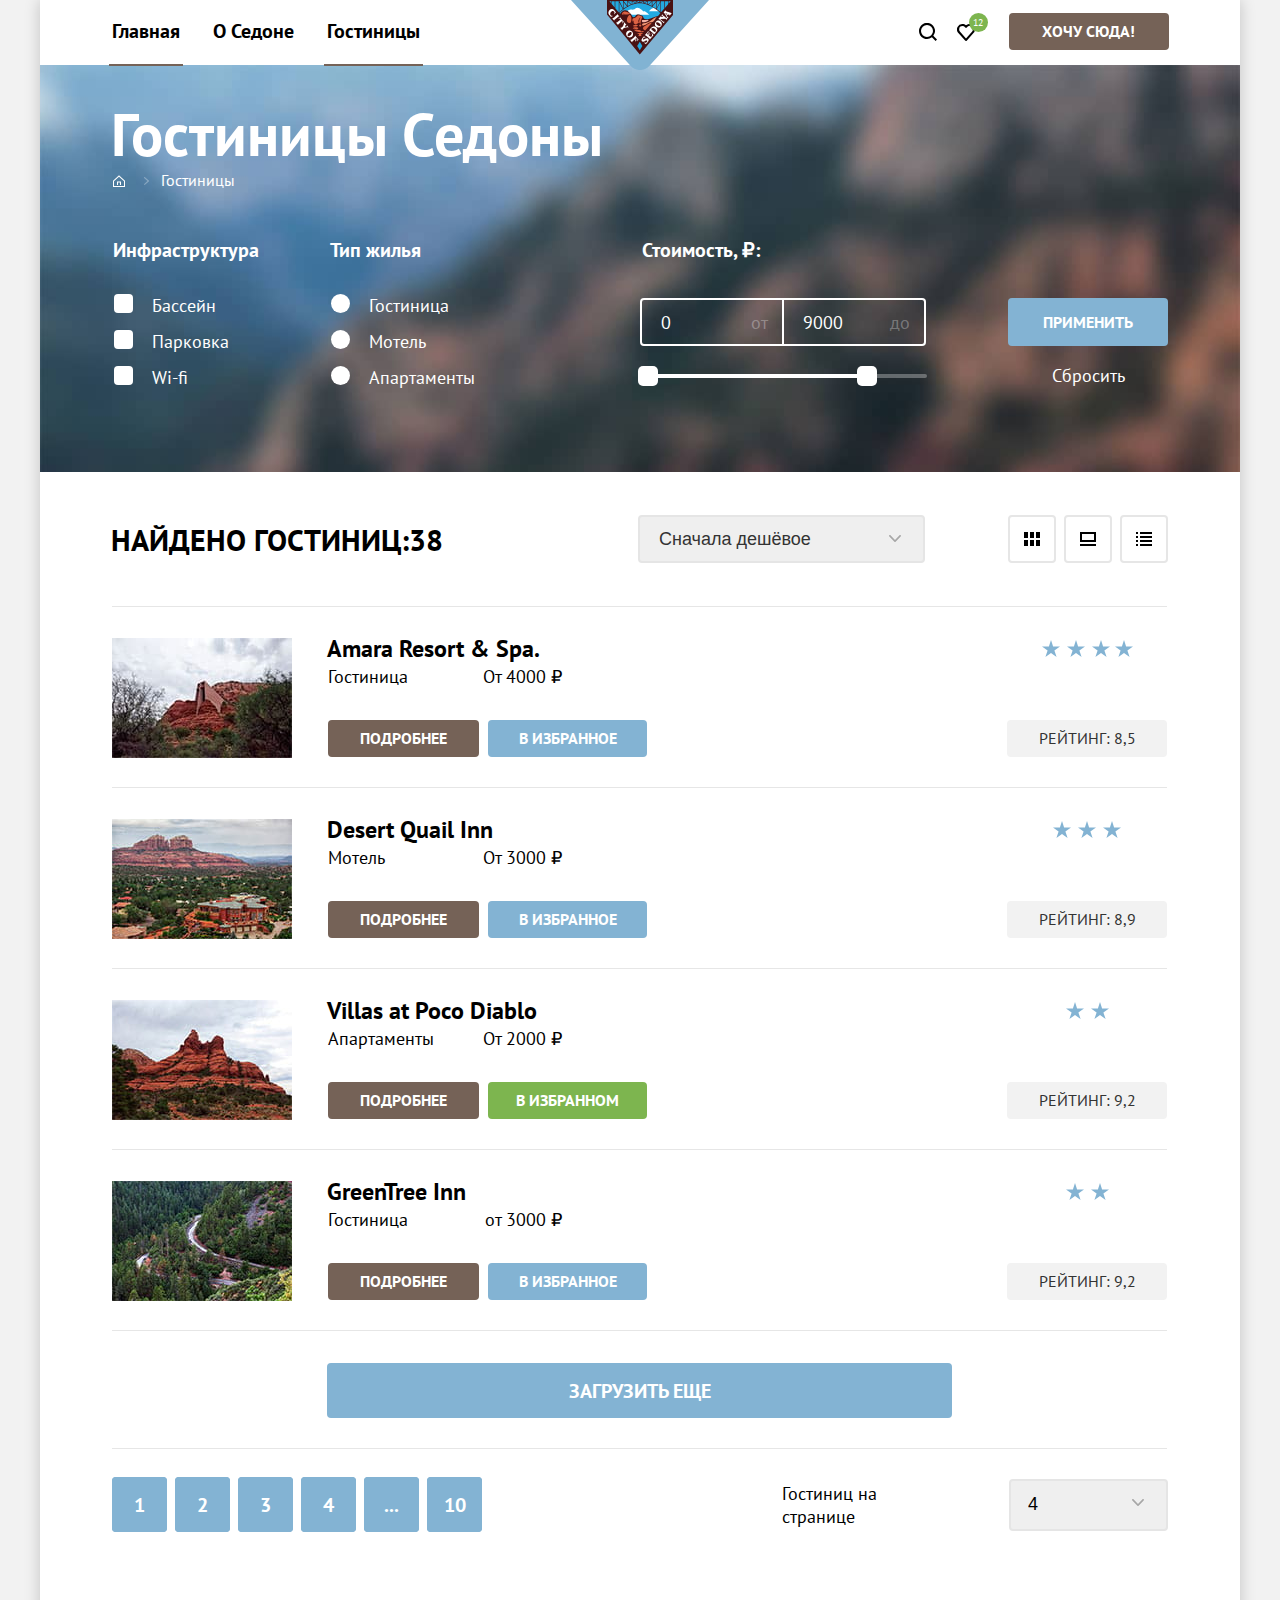
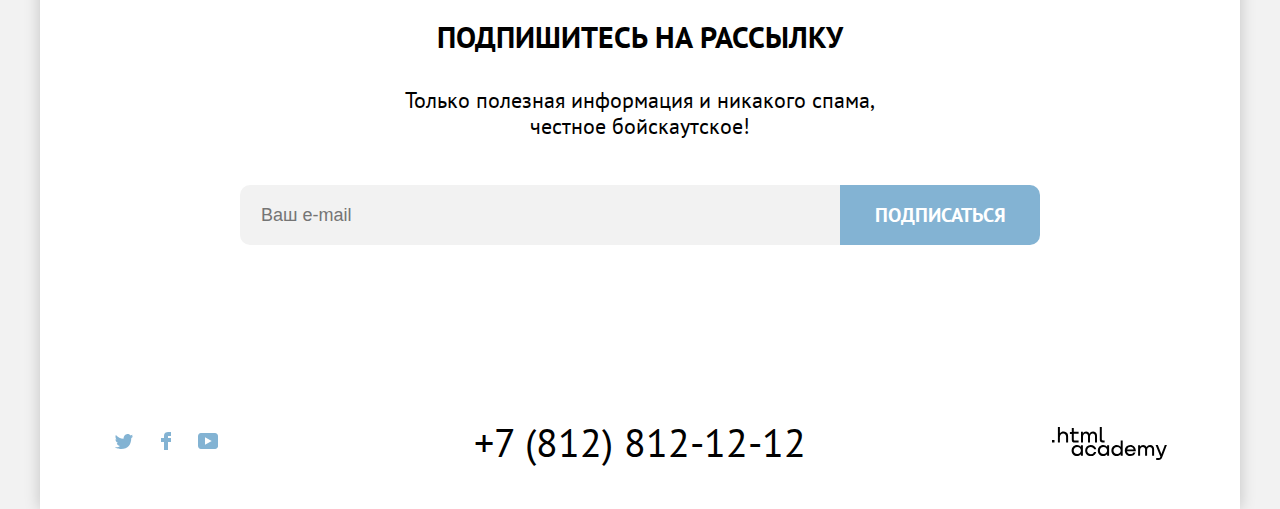
==== сatalog.html @ 23845a21 "21.11.2021 страница каталога." ====
<!DOCTYPE html>
<html lang="ru">
  <head>
    <meta charset="UTF-8" />
    <meta http-equiv="X-UA-Compatible" content="IE=edge" />
    <meta name="viewport" content="width=device-width, initial-scale=1.0" />
    <title>Седона.Каталог</title>
    <link rel="stylesheet" href="styles/style.css" />
  </head>
  <body class="inner">
  <div class= "page-container">
    <header class="page-header">
      <nav class="navigation">
        <ul class=" link-list navigation-list">
          <li class="navigation-item ">
            <a class=" link navigation-link navigation-link-current"  href="index.html">Главная</a>
          </li>
          <li class="navigation-item">
            <a class=" link navigation-link navigation-text" href="about.html">О Седоне</a>
          </li>
          <li class="navigation-item">
            <a class=" link navigation-link navigation-text navigation-link-current ::before " href="сatalog.html">Гостиницы</a>
          </li>
        </ul>
        <a class="logo-pic" href="index.html">
          <img
            class="logo"
            src="img/svg/logosedona.svg"
            width="138"
            height="70"
            alt="логотип"
          />
        </a>
        <ul class=" link-list navigation-list navigation-user">
          <li class="navigation-item icon-item">
            <a class=" link navigation-link icon-link" href="#">
              <svg  class="icon" aria-hidden="true" focusable="false" width="18" height="18" viewBox="0 0 18 18"
              xmlns="http://www.w3.org/2000/svg"><path fill-rule="evenodd"
              clip-rule="evenodd" d="m18 16.5-3.7-3.7A8
              8 0 0 0 8-.1C3.6-.1 0 3.6 0 8a8 8 0 0 0 12.9 6.3l3.7 3.7 1.4-1.5ZM8
              14a6 6 0 0 1-6-6 6 6 0 0 1 6-6 6 6 0 0 1 6 6 6 6 0 0 1-6 6Z"/>
              </svg>
            </a>
          </li>
          <li class="navigation-item icon-item like">
            <a class=" link navigation-link icon-link"  href="#">
              <svg class="icon" aria-hidden="true" focusable="false" width="18" height="17"  viewBox="0 0 18 17"
              xmlns="http://www.w3.org/2000/svg"><path fill-rule="evenodd"
              clip-rule="evenodd" d="M8.9 17a1 1 0 0
              1-.8-.4l-7-7.9A5.4 5.4 0 0 1 5.5 0C6.8 0 8 .5 9 1.3a5.5 5.5
              0 0 1 9 4.1c0 1.3-.5 2.5-1.3 3.4l-7 7.9c-.2.2-.4.3-.8.3Zm-6-9.5L9
              14.4l6.2-7c.5-.5.7-1.2.7-2 0-1.8-1.5-3.3-3.3-3.3-1 0-2 .5-2.7
              1.3-.3.3-.6.4-.9.4-.3 0-.6-.2-.8-.4a3.7 3.7 0 0 0-2.7-1.3 3.3 3.3
              0 0 0-3.3 3.3c-.1.9.3 1.6.7 2.1-.1 0-.1 0 0 0Z" />
              </svg>
              <span class="visually-hidden"> Избранное </span>
                </a>
                <span class="item-span">12</span>
                <div class="popover popover-cart">
                    <div class="popover-content ::before" >
                    <ul class="popover-list link-list">
                      <li class="popover-item">
                        <a  href="#" class="item-contaner link-list  ">
                        <span class="popover-img img-one">
                              <span class="visually-hidden">Desert Quail Inn</span>
                        </span>
                        <div class="popover-box" >
                          <h3 class="popover-title">Desert Quail Inn</h3>
                          <p class="popover-discribtion">Мотель</p>
                            </div>
                          </a>
                          <button class="delete">
                            <svg class="delete-svg" aria-hidden="true" focusable="false"
                              width="16" height="16"
                              viewBox="0 0 16 16"
                              xmlns="http://www.w3.org/2000/svg">
                              <path d="M15.3 2.3H.6c-.3 0-.6.2-.6.5s.3.6.6.6h1.7v12c0
                              .3.3.6.6.6h10.2c.3 0 .6-.3.6-.6v-12h1.7c.3 0
                              .6-.3.6-.6s-.4-.5-.7-.5Zm-2.8 12.5H3.4V3.4h9
                              .1v11.4ZM6.2 1.2h3.4c.3 0 .6-.3.6-.6S10 0 9.7
                              0H6.2c-.3 0-.5.3-.5.6s.2.6.5.6Z"/><path fill-rule="evenodd"
                              clip-rule="evenodd" d="M6.2
                              12c.3 0 .6-.3.6-.6V5.7c0-.3-.3-.6-.6-.6s-.6.3-.6.6v5.7c.1.3.3.6.6.6ZM9.7
                              12c.3 0 .6-.3.6-.6V5.7c0-.3-.3-.6-.6-.6s-.6.4-.6.6v5.7c0
                              .3.2.6.6.6Z"/>
                            </svg>
                          </button>
                      </li>
                      <li class="popover-item ">
                        <a href="#" class="item-contaner link-list">
                        <span class="popover-img img-two">
                              <span class="visually-hidden">Villas at Poco Diablo</span>
                        </span>
                        <div class="popover-box">
                          <h3 class="popover-title poco-diablo">Villas at Poco Diablo</h3>
                          <p class="popover-discribtion">Апартаменты</p>
                          </div>
                        </a>
                          <button class="delete" >
                            <svg class="delete-svg"
                              width="16" height="16"
                              viewBox="0 0 16 16" fill="none"
                              xmlns="http://www.w3.org/2000/svg">
                              <path d="M15.3 2.3H.6c-.3 0-.6.2-.6.5s.3.6.6.6h1.7v12c0
                              .3.3.6.6.6h10.2c.3 0 .6-.3.6-.6v-12h1.7c.3 0
                              .6-.3.6-.6s-.4-.5-.7-.5Zm-2.8 12.5H3.4V3.4h9
                              .1v11.4ZM6.2 1.2h3.4c.3 0 .6-.3.6-.6S10 0 9.7
                              0H6.2c-.3 0-.5.3-.5.6s.2.6.5.6Z"/><path d="M6.2
                              12c.3 0 .6-.3.6-.6V5.7c0-.3-.3-.6-.6-.6s-.6.3-.6.6v5.7c.1.3.3.6.6.6ZM9.7
                              12c.3 0 .6-.3.6-.6V5.7c0-.3-.3-.6-.6-.6s-.6.4-.6.6v5.7c0
                              .3.2.6.6.6Z"/>
                            </svg>
                          </button>
                      </li>
                      </ul>
                    </div>
                    <a href="#" class="popover-link">Все избранные</a>
                </div>
          </li>
          <li class=" button-link navigation-item visually">
            <a class="link button link-header" href="#">Хочу сюда!</a>
          </li>
        </ul>
      </nav>

    </header>
        <main class="main-inner">
      <h2 class="visually-hidden">Список гостиниц Седоны</h2>
      <section class="catalog-products">
      <header class="inner-header">
        <h3 class="inner-header-title">Гостиницы Седоны</h3>
        <ul class="breadcrumbs ::after" >
          <li class="breadcrumbs-item">
            <a class="breadcrumbs-link" href="index.html">
              <svg width="12" height="12" viewBox="0 0 12 12" fill="none"
              xmlns="http://www.w3.org/2000/svg"><path d="M6 .3 0 5.8V12h12V5.8L6
              .3ZM11 11H1V6.2l5-4.5 5 4.5V11Z" fill="#fff"/>
              <path d="M4 10h1V7.5h2V10h1V6.5H4V10Z" fill="#fff"/>
                </svg>
            </a>
          </li>
          <li class="breadcrumbs-item ">
            <a  class="breadcrumbs-link"
                href="#">Гостиницы
            </a>
          </li>
        </ul>
      </header>
        <form
          class="catalog-filter"
          action="https://echo.htmlacademy.ru/"
          method="get"
        >
          <fieldset class=" filter-group">
            <legend class="filter-title">Инфраструктура</legend>
            <label class="control">
              <input
                class="control-input"
                type="checkbox"
                name="swimming pool"
              />
              <span class="control-mark ::before"></span>
              <span class="control-label">Бассейн</span>
            </label>
            <label class="control">
              <input
                class=" control-input"
                type="checkbox"
                name="parking space"
              />
              <span class="control-mark ::before"></span>
              <span class="control-label">Парковка</span>
            </label>
            <label class="control">
              <input
                class="control-input"
                type="checkbox"
                name="Wi-fi"
              />
              <span class="control-mark ::before"></span>
              <span class="control-label">Wi-fi</span>
            </label>
            </fieldset>
          <fieldset class=" filter-group">
            <legend class="filter-title">Тип жилья</legend>
            <label class="control">
              <input
                class="control-input"
                type="radio"
                name="housing"
                value="hotel"
              />
              <span class="control-mark ::before"></span>
              <span class="control-label">Гостиница</span>
            </label>
            <label class="control">
              <input
                class="control-input"
                type="radio"
                name="housing"
                value="motel"
              />
              <span class="control-mark ::before"></span>
              <span class="control-label">Мотель</span>
            </label>
            <label class="control">
              <input
                class="control-input"
                type="radio"
                name="housing"
                value="apartments"
              />
              <span class="control-mark ::before"></span>
              <span class="control-label">Апартаменты</span>
            </label>
          </fieldset>
          <fieldset class="catalog-filter-group">
            <legend class="filter-title">Стоимость, ₽:</legend>
            <div class="range-wrapper-inputs">
            <label class="catalog-filter-label min-price">
              <input
                class="catalog-filter-input"
                type="number"
                value="0"
                name="min-price"
              />
              от
            </label>
            <label class="catalog-filter-label max-price">
              <input
                class="catalog-filter-input"
                type="number"
                name="max-price"
                value="9000"
              />
              до
            </label>
            </div>
            <div class="range">
              <div class="range-scale">
                <div class="range-bar" style="left: 0px; width: 227px">
            <button class=" range-toggle toggle-min" type="button">
              <span class="visually-hidden">Изменить минимальную цену.</span>
            </button>
            <button class="range-toggle toggle-max" type="button">
              <span class="visually-hidden">Изменить максимальную цену.</span>
            </button><br>
            </div>
              </div>
            </div>
          </fieldset>
          <div class="formbut-box">
          <button class="formbut" type="submit">Применить</button>
          <button class="formbut formbut-white" type="submit">Сбросить</button>
          </div>
        </form>
      </section>
      <section class="sortin-block">
        <header class="sorting">
          <h2 class="sorting-title">Найдено гостиниц:38</h2>
          <form class="sorting-type">
            <label class="visually-hidden" for="sorting">Сортировка</label>
            <select class="select-control" id="sorting" name="sorting">
              <option value="cheap">Сначала  дешёвое</option>
              <option value="popular">Сначала популярное</option>
              <option value="expensive">Сначала дорогое</option>
            </select>
            <button class="visually-hidden" type="submit">Отсортировать</button>
          </form>
          <ul class="button-list link-list">
            <li class="button-item">
              <a href="#" class="button-icon">
                  <img src="img/other/icon-catalog.svg"
                      alt="лого академии"
                      class="catalog-icon"
                      width="16"
                      height="14"
                      />
                <span class="visually-hidden">Показать карточки</span>
              </a>
            </li>
            <li class="button-item">
              <a href="#" class="button-icon">
                <img src="img/other/slideshow.svg"
                      alt="лого академии"
                      class="catalog-icon"
                      width="16"
                      height="14"
                      />
                <span class="visually-hidden">Крупная карточка</span>
              </a>
            </li>
            <li class="button-item">
              <a href="#" class="button-icon">
                <img src="img/other/mode-list.svg"
                      alt="лого академии"
                      class="catalog-icon"
                      width="16"
                      height="14"
                      />
                <span class="visually-hidden">Показать список</span>
              </a>
            </li>
          </ul>
        </header>
        <article class="product-section">
          <h3 class="visually-hidden">Каталог гостиниц</h3>
          <ul class="catalog-list link">
            <li class="catalog-item">
                  <a class="product-card-link" href="product.html">
                    <img
                      class="product-card-image"
                      src="img/jpg/hotel-a.jpg"
                      alt="Фото Amara Resort"
                      width="180"
                      height="120"
                    />
                  </a><br>
                  <div>
                  <a  class="product-card-title"
                      href="product.html">
                        Amara Resort &amp; Spa.
                  </a>
                  <p class="product-card-price">Гостиница <span>Oт 4000 ₽</span></p>
                  <a href="#" class="button button-detailed">Подробнее</a>
                  <button class="button button-favourites"
                    > В избранное</button>
                </div>
                <div class="rating-product">
                  <img  class="rating-card-image"
                        src="img/other/stars-a.svg"
                        alt="4 звезды"
                        width="91"
                        height="17"/>
                  <p class="rating-form button">Рейтинг: 8,5</p>
                </div>
            </li>
            <li class="catalog-item">
              <a class="product-card-link" href="product.html">
                    <img
                      class="product-card-image"
                      src="img/jpg/hotel-b.jpg"
                      alt="Desert Quail Inn"
                      width="180"
                      height="120"
                    />
                  </a><br>
                  <div>
                  <a class="product-card-title" href="product.html"
                    >Desert Quail Inn</a>
                  <p class="product-card-price">Мотель <span>От 3000 ₽</span></p>
                  <a href="#" class="button button-detailed">Подробнее</a>
                  <button class="button button-favourites">в избранное</button>
                </div>
                <div class="rating-product">
                  <img  class="rating-card-image"
                        src="img/other/stars-b.svg"
                        alt="3 звезды"
                        width="68"
                        height="17"
                  />
                  <p class="rating-form button">Рейтинг: 8,9</p>
                </div>
            </li>
            <li class="catalog-item">
            <a class="product-card-link" href="product.html">
                    <img
                      class="product-card-image"
                      src="img/jpg/hotel-c.jpg"
                      alt="Villas at Poco Diablo"
                      width="180"
                      height="120"
                    />
                  </a><br>
                  <div>
                  <a class="product-card-title" href="product.html"
                    >Villas at Poco Diablo</a
                  >
                  <p class="product-card-price">Апартаменты <span>Oт 2000 ₽</span></p>
                  <a href="#" class="button button-detailed ">Подробнее</a>
                  <button class="button button-favourites button-selected"
                    > в избранном</button>
                </div>
                <div class="rating-product">
                  <img  class="rating-card-image"
                        src="img/other/stars-c.svg"
                        alt="2 звезды"
                        width="43"
                        height="17" />
                  <p class="rating-form button">Рейтинг: 9,2</p>
                </div>
              </li>
            <li class="catalog-item">
                <a class="product-card-link" href="product.html">
                    <img
                      class="product-card-image"
                      src="img/jpg/hotel-e.jpg"
                      alt="GreenTree Inn"
                      width="180"
                      height="120"
                    />
                  </a><br>
                  <div>
                  <a class="product-card-title" href="product.html"
                    >GreenTree Inn</a
                  >
                  <p class="product-card-price">Гостиница <span>от 3000 ₽</span></p>
                  <a href="#" class=" button button-detailed">Подробнее</a>
                  <button class="button button-favourites"
                    >в избранное</button>
                </div>
                <div class="rating-product">
                  <img  class="rating-card-image"
                        src="img/other/stars-c.svg"
                        alt="2 звезды"
                        width="43"
                        height="17"
                  />
                  <p class="rating-form button">Рейтинг: 9,2</p>
                </div>
            </li>
          <li class="catalog-item-button">
          <a href="#" class="button-load link-list">Загрузить еще</a>
          </li>
        </ul>
        </article>
        <footer class="form-footer">
          <ul class="pagination link">
            <li class="pagination-item visually-hidden link ">
              <a class="pagination-link">
                <span class="visually-hidden">Предыдущая страница</span>
              </a>
            </li>
            <li class=" pagination-item link">
              <a class="pagination-link link link-list" href="#">1</a>
            </li>
            <li class="pagination-item link">
              <a class=" pagination-link link link-list" href="#">2</a>
            </li>
            <li class="pagination-item link">
              <a class="  pagination-link link link-list" href="#">3</a>
            </li>
            <li class="pagination-item link">
              <a class=" pagination-link link link-list" href="#">4</a>
            </li>
            <li class="pagination-item link">
              <a class="  pagination-link link link-list" href="#">...</a>
            </li>
            <li class="pagination-item link">
              <a class="pagination-link link link-list" href="#">10</a>
            </li>
            <li class="pagination-item visually-hidden">
              <a class=" pagination-link pagination-next" href="#">
                <span class="visually-hidden">Следующая страница</span>
              </a>
            </li>
          </ul>
          <label class="show"
            >Гостиниц на странице
            <select class="show-list">
              <option class="show-item">4</option>
              <option class="show-item">8</option>
              <option class="show-item">16</option>
            </select>
          </label>
        </footer>
      </section>
      <section class="form-inner">
        <h3 class="form-title-inner">Подпишитесь на рассылку</h3>
        <p class="form-text-inner">
          Только полезная информация и никакого спама, честное бойскаутское!
        </p>
        <form
          class="form-user"
          action="https://echo.htmlacademy.ru/"
          method="POST"
        >
          <label for="appointment-mail"></label>
          <!--Класс .error для ошибки-->
          <input
            class="field "
            type="email"
            name="appointment-mail"
            id="appointment-mail"
            placeholder="Ваш e-mail"
          />
          <button class="button load" type="submit">Подписаться</button>
        </form>
      </section>
    </main>
  <footer class="foot-conteiner">
      <ul class="link-list foot-list">
        <li class="link-item">
          <a class="link-footer-icon" href="https://www.facebook.com/htmlacademy">
          <svg class="footer-icon" aria-hidden="true" focusable="false"  width="18" height="15" viewBox="0 0 18 15"
            xmlns="http://www.w3.org/2000/svg"><path fill-rule="evenodd" clip-rule="evenodd" d="M11.6.2c1.8-.5
            3.2.3 3.8 1.2l2.1-.7c0 .9-.6 1.5-.9 1.8.7.1 1.4-.6 1.4-.6a3
            3 0 0 1-1.7 2C16.1 10.7 13 15.1 5.7 15h-.5c-.4 0-4.4-.5-5.2-1.9
            2.4.2 4.1-.4 5-1.2-1-.3-2.9-.4-3.2-2.9.4.1.6.2 1.3.1C1.8 8.3.4
            7.5.5 5.3c.3.3 1.1.5 1.4.5C1.1 5.6-.2 2.5.9.9a11 11 0 0 0 7.6
            3.8C8.7 2.3 9.7.8 11.6.2Z"/>
          </svg>
          </a>
        </li>
        <li class="link-item">
          <a class="link-footer-icon" href="https://twitter.com/htmlacademy_ru">
          <svg class="footer-icon" aria-hidden="true" focusable="false" width="10" height="18" viewBox="0 0 10 18"
            xmlns="http://www.w3.org/2000/svg"><path fill-rule="evenodd" clip-rule="evenodd" d="M7 0a4 4 0 0 0-4
            4v2H0v4h3v8h4v-8h3V6H7V4h3V0H7Z"/>
          </svg>
          </a>
        </li>
        <li class="link-item">
          <a class="link-footer-icon" href="https://www.youtube.com/c/HTMLAcademyRUS">
          <svg class="footer-icon" aria-hidden="true" focusable="false" width="20" height="16" viewBox="0 0 20 16" fill="none"
            xmlns="http://www.w3.org/2000/svg"><g clip-path="url(#a)">
            <path d="M17 0H2.9C1.2 0 0 1.5 0 3.2v9.5C0 14.5 1.2 16 2.9
            16h14.3c1.5 0 2.9-1.5 2.9-3.2V3.2C19.9 1.5 18.7 0 17 0ZM7
            11.8V4.2L13.7 8 7 11.8Z" /></g>
            <defs><clipPath id="a"><path fill-rule="evenodd" clip-rule="evenodd"  fill="#fff" d="M0 0h20v16H0z"/>
            </clipPath></defs>
          </svg>
          </a>
        </li>
      </ul>
      <a class="tell" href="tel:+78128121212">+7 (812) 812-12-12</a><br />
      <a class="footer-logo" href="https://htmlacademy.ru/" > <svg class="logo"  aria-hidden="true" focusable="false"  width="115" height="33" viewBox="0 0 115 33"
        xmlns="http://www.w3.org/2000/svg"><path fill-rule="evenodd" clip-rule="evenodd" d="M0
        12.9v2.6h2.5v-2.6H0Zm11.6-8.4c-1.6 0-2.8.7-3.6
        1.7h-.1V0h-2v15.5h2v-5.3c0-2.1 1.3-3.6 3.3-3.6 1.8 0 2.9 1.4
        2.9 3.2v5.7h2V9.4c.1-3-1.8-4.9-4.5-4.9Zm15
        .3h-4.8V1.1h-2v3.8h-1.9v2h1.9v6c0 1.7 1 2.7 2.7
        2.7h4.1v-2h-3.7c-.7 0-1.1-.4-1.1-1.1V6.8h4.8v-2Zm14.5-.2c-1.6
        0-2.9.8-3.5 2.1h-.1a3.7 3.7 0 0 0-3.4-2.1c-1.4 0-2.5.8-3.1
        1.8h-.1V4.8H29v10.6h2V10c0-2 1-3.5 2.6-3.5 1.5 0 2.4 1 2.4
        2.6v6.3h2V9.8c0-2.4 1.4-3.3 2.6-3.3 1.5 0 2.4 1 2.4
        2.6v6.3h2V8.9c.1-2.5-1.4-4.3-3.9-4.3Zm6.7 8.1c0 1.7 1 2.7 2.8
        2.7h2v-2h-1.7c-.7 0-1.1-.4-1.1-1.1V0h-2v12.7Zm-18.9 7a4.9 4.9
        0 0 0-3.9-1.8c-3.1 0-5.4 2.3-5.4 5.6s2.3 5.6 5.4 5.6c1.8 0 3-.8
        3.8-1.9h.1v1.6h2V18.2h-2v1.5Zm-3.6 7.4c-2.2 0-3.6-1.6-3.6-3.6s1.4-3.6
        3.6-3.6 3.6 1.6 3.6 3.6c0 1.9-1.4 3.6-3.6 3.6ZM44.2
        22c-.5-2.4-2.6-4.1-5.4-4.1a5.4 5.4 0 0 0-5.6 5.6c0 3.1 2.2 5.6 5.6 5.6
        2.8 0 4.9-1.8 5.4-4.2h-2.1a3.4 3.4 0 0 1-3.3 2.3c-2.2
        0-3.6-1.6-3.6-3.6s1.4-3.6 3.6-3.6c1.6 0 2.8 1 3.3
        2.2h2.1V22Zm10.9-2.3a4.9 4.9 0 0 0-3.9-1.8c-3.1 0-5.4 2.3-5.4 5.6s2.3
        5.6 5.4 5.6c1.8 0 3-.8 3.8-1.9h.1v1.6h2V18.2h-2v1.5Zm-3.6 7.4c-2.2
        0-3.6-1.6-3.6-3.6s1.4-3.6 3.6-3.6 3.6 1.6 3.6 3.6c0 1.9-1.5 3.6-3.6
        3.6Zm17.2-7.3a5 5 0 0 0-3.9-1.9c-3.1 0-5.4 2.3-5.4 5.6s2.2 5.6 5.4
        5.6c1.7 0 3-.8 3.8-1.8h.1v1.5h2V13.4h-2v6.4Zm-3.6 7.3c-2.2
        0-3.6-1.6-3.6-3.6s1.4-3.6 3.6-3.6 3.6 1.6 3.6 3.6c-.1 2-1.5
        3.6-3.6 3.6Zm13.2-9.2a5.4 5.4 0 0 0-5.5 5.6c0 3 2.1 5.6 5.5 5.6 2.5 0
        4.5-1.3 5.2-3.6h-2.1c-.5 1-1.6 1.6-3 1.6-1.9
        0-3.3-1.3-3.4-2.9h8.8c.2-3.6-2-6.3-5.5-6.3Zm0 1.9c1.7 0 3 1 3.3 2.6h-6.5a3.2
        3.2 0 0 1 3.2-2.6Zm19.9-1.9a4 4 0 0 0-3.6 2h-.1c-.6-1.2-1.8-2-3.4-2-1.4
        0-2.5.7-3.1 1.8v-1.5h-1.9v10.6h2v-5.4c0-2 1-3.4 2.6-3.5 1.5 0 2.4 1
        2.4 2.6v6.3h2v-5.6c0-2.4 1.4-3.3 2.6-3.3 1.5 0 2.4 1 2.4
        2.6v6.3h2v-6.5c.1-2.6-1.4-4.4-3.9-4.4Zm11.2 9.1-3.6-8.9h-2.2l4.8
        11.6c-.3.9-.7 1.2-1.7 1.2h-2.5v2h2.5c1.8 0 2.8-.8
        3.5-2.6l4.7-12.2h-2.1l-3.4 8.9Z"/>
      </svg>
      </a>
      </footer>
    </div>
  <div class="modal-container">
    <div class="modal modal-auth">
    <button class="modal-close-button">
      <svg width="13" height="13" viewBox="0 0 13 13" fill="none"
      xmlns="http://www.w3.org/2000/svg"><path d="M13 1.2 11.8 0 6.5
      5.3 1.2 0 0 1.2l5.3 5.3L0 11.8 1.2 13l5.3-5.3 5.3 5.3 1.2-1.2-5.3-5.3L13
      1.2Z" fill="#000"/></svg>
          <span class="visually-hidden">Закрыть</span>
        </button>
        <section class="modal-content">
          <h2 class="modal-title">Поиск гостиницы в Седоне</h2>
          <form class="auth-form field-group " action="https://echo.htmlacademy.ru/" method="post">
            <div class="date">
              <label class="modal-form form-date" for="auth-date-start">Дата заезда:</label>
              <input class="auth-form-field modal-field error right" type="text" id="auth-date-start"
              name="date-start"  value="27 апреля 2020">
              <button class="field-group-buttton" type="button" >
              <svg width="15" height="15" viewBox="0 0 15 15"
                    fill="none" xmlns="http://www.w3.org/2000/svg">
                    <path d="M5.5 10c.3 0 .5-.2.5-.5S5.8 9 5.5 9s-.5.2-.5.5.2.5.5.5Z"
                    fill="#000"/><path d="M14 2h-2V0h-1v2H4V0H3v2H1c-.6 0-1 .4-1
                    1v11c0 .5.4 1 1 1h13c.5 0 1-.5 1-1V3c0-.6-.5-1-1-1Zm0 12H1V7h13v7ZM1
                    6V3h2v2h1V3h7v2h1V3h2v3H1Z" fill="#000" opacity="0.3"/>
                    <path d="M7.5 10c.3 0 .5-.2.5-.5S7.8 9 7.5 9s-.5.2-.5.5.2.5.5.5ZM9.5
                    10c.3 0 .5-.2.5-.5S9.8 9 9.5 9s-.5.2-.5.5.2.5.5.5ZM5.5 11c-.3
                    0-.5.2-.5.5s.2.5.5.5.5-.2.5-.5-.2-.5-.5-.5ZM3.5 10c.3
                    0 .5-.2.5-.5S3.8 9 3.5 9s-.5.2-.5.5.2.5.5.5ZM3.5 11c-.3
                    0-.5.2-.5.5s.2.5.5.5.5-.2.5-.5-.2-.5-.5-.5ZM7.5
                    11c-.3 0-.5.2-.5.5s.2.5.5.5.5-.2.5-.5-.2-.5-.5-.5ZM9.5
                    11c-.3 0-.5.2-.5.5s.2.5.5.5.5-.2.5-.5-.2-.5-.5-.5ZM11.5
                    10c.3 0 .5-.2.5-.5s-.2-.5-.5-.5-.5.2-.5.5.2.5.5.5ZM11.5
                    11c-.3 0-.5.2-.5.5s.2.5.5.5.5-.2.5-.5-.2-.5-.5-.5Z"
                    fill="#000"/>
                  </svg>
              </button>
            </div>
            <p class="date-form-error">Мы не можем отправить вас в прошлое.</p>
            <div class="date">
              <label class="modal-form  form-date" for="auth-date-end">Дата выезда:</label>
              <input class="auth-form-field modal-field error right" type="text" id="auth-date-end"
              name="data-end"  value="1 сентября 2021">
              <button class="field-group-buttton" type="button" >
              <svg width="15" height="15" viewBox="0 0 15 15"
                    fill="none" xmlns="http://www.w3.org/2000/svg">
                    <path d="M5.5 10c.3 0 .5-.2.5-.5S5.8 9 5.5 9s-.5.2-.5.5.2.5.5.5Z"
                    fill="#000"/><path d="M14 2h-2V0h-1v2H4V0H3v2H1c-.6 0-1 .4-1
                    1v11c0 .5.4 1 1 1h13c.5 0 1-.5 1-1V3c0-.6-.5-1-1-1Zm0 12H1V7h13v7ZM1
                    6V3h2v2h1V3h7v2h1V3h2v3H1Z" fill="#000" opacity="0.3"/>
                    <path d="M7.5 10c.3 0 .5-.2.5-.5S7.8 9 7.5 9s-.5.2-.5.5.2.5.5.5ZM9.5
                    10c.3 0 .5-.2.5-.5S9.8 9 9.5 9s-.5.2-.5.5.2.5.5.5ZM5.5 11c-.3
                    0-.5.2-.5.5s.2.5.5.5.5-.2.5-.5-.2-.5-.5-.5ZM3.5 10c.3
                    0 .5-.2.5-.5S3.8 9 3.5 9s-.5.2-.5.5.2.5.5.5ZM3.5 11c-.3
                    0-.5.2-.5.5s.2.5.5.5.5-.2.5-.5-.2-.5-.5-.5ZM7.5
                    11c-.3 0-.5.2-.5.5s.2.5.5.5.5-.2.5-.5-.2-.5-.5-.5ZM9.5
                    11c-.3 0-.5.2-.5.5s.2.5.5.5.5-.2.5-.5-.2-.5-.5-.5ZM11.5
                    10c.3 0 .5-.2.5-.5s-.2-.5-.5-.5-.5.2-.5.5.2.5.5.5ZM11.5
                    11c-.3 0-.5.2-.5.5s.2.5.5.5.5-.2.5-.5-.2-.5-.5-.5Z"
                    fill="#000"/>
                  </svg>
              </button>
        </div>
        <p class="date-form-right">На эти даты есть свободные номера. Пока есть.</p>
              <div class="number-form-box">
                <div class="number-form">
              <button class="button-more-less more" type="button">
                <svg width="13" height="13"
                  viewBox="0 0 13 13" fill="none"
                  xmlns="http://www.w3.org/2000/svg"><path
                  d="M13 6H7V0H6v6H0v1h6v6h1V7h6V6Z" fill="#000"/>
                </svg>
              </button>
              <button class="button-more-less less" type="button">
                  <svg width="13" height="1" viewBox="0 0 13 1"
                    fill="none" xmlns="http://www.w3.org/2000/svg">
                    <path d="M0 0v1h13V0H0Z" fill="#000"/>
                  </svg></button>
              <label class="modal-form count-adults" for="adults">Взрослые:</label>
              <input class="number-form-field modal-field" type="number" id="adults"
              name="adults" value="2">
              </div>
              <div class="number-form">
              <button class="button-more-less more" type="button"> <svg width="13" height="13"
                  viewBox="0 0 13 13" fill="none"
                  xmlns="http://www.w3.org/2000/svg"><path
                  d="M13 6H7V0H6v6H0v1h6v6h1V7h6V6Z" fill="#000"/>
                </svg>
              </button>
              <button class="button-more-less less" type="button">
                <svg width="13" height="1" viewBox="0 0 13 1"
                    fill="none" xmlns="http://www.w3.org/2000/svg">
                    <path  d="M0 0v1h13V0H0Z" fill="#000"/>
                  </svg>
              </button>
              <label class="modal-form count-children" for="children">Дети:
                <span class="modal-info ::before">i</span>
                <span class="modal-info-text">Укажите количество детей, которые будут с вами,
                                              возраст которых от 6 до 18 лет. Дети до 6 лет размещаются
                                              бесплатно.
                </span>
              </label>
              <input class="number-form-field modal-field" type="number" id="children"
              name="children" value="1" >
            </div>
              </div>
          <button class="modal-button" type="submit">Найти</button>
          </form>
        </section>
      </div>
    </div>
  </body>
</html>
---- styles/style.css ----
@font-face {
  font-family: "PT sans";
  font-style: normal;
  font-weight: 400;
  src: url("../fonts/ptsans-400.woff2") format("woff2"),
    url("../fonts/ptsans-400.woff") format("woff");
  font-display: swap;
}

@font-face {
  font-family: "PT sans";
  font-style: normal;
  font-weight: 700;
  src: url("../fonts/ptsans-700.woff2") format("woff2"),
    url("../fonts/ptsans-700.woff") format("woff");
  font-display: swap;
}
/*General*/
*,
*::before,
*::after {
  box-sizing: border-box;
}
img {
  max-width: 100%;

}

html {
  height: 100%;
}
.visually-hidden {
  position: absolute;
  width: 1px;
  height: 1px;
  margin: -1px;
  padding: 0;
  border: 0;
  clip: rect(0 0 0 0);
  overflow: hidden;
}
body {

  margin: 0;
  display: flex;
  flex-direction: column;
  min-height: 100%;
  width: 1280px;
  margin-left: auto;
  margin-right: auto;
  padding-left: 40px;
  padding-right: 40px;
  font-family: "PT sans";
  font-size: 18px;
  font-weight: normal;
  font-style: normal;
  line-height: 21px;
  background-color: #F2F2F2;
  color: #000000;
}

.main {
  flex-grow: 1;
}
.button {
  display: inline-flex;
  justify-content: center;
  align-items: center;
  min-width: 160px;
  min-height: 37px;
  border-radius: 4px;
  color: #ffffff;
  font-weight: bold;
  text-transform: uppercase;
  text-decoration: none;
  font-family: inherit;
}
.cc {
  visibility: hidden;
  position: absolute;
  clip: rect(0 0 0 0);
  width: 1px;
  height: 1px;
  margin: -1px;
}

.page-container {
  box-shadow: 0px 0px 15px rgba(0, 0, 0, 0.2);
  background-color: white;
  width: 1200px;
  margin: 0 auto;
  padding: 0px;
}
.link-list {
  text-decoration: none;
  list-style-type: none;
}

/*Общее конец*/

/*Шапка стили*/
.page-header {
  justify-content: center;
  display: flex;
  margin: 0px;
  padding: 0px;
  height: auto;
  min-height: 65px;
}
.navigation {
  display: flex;
  min-width: 1057px;
  justify-content: space-between;
  align-items: flex-start;

}
.navigation-list {
  gap: 33px;
  align-items: center;
  display: flex;
  flex-wrap: wrap;
  width: 412px;
  height: 100%;
  margin: 0px;
  padding: 0px;

}
.logo-pic {
  width: 138px;
  height: 65px;
  align-content: center;
  z-index: 2;

}
.navigation-user {
  display: flex;
  flex-direction: row;
  justify-content: flex-end;
  align-items: flex-start;
  padding: 0px;
  padding-top: 13px;
  min-width:250px;
  height:100%;
  gap: 0;
}
.navigation-link {
  padding: 6px 12px 6px 12px;
  display: grid;
  place-items: center;
  position: relative;
  color: #000000;
  font-weight: bold;
  font-size: 20px;
  line-height: 26px;
  text-decoration: none;


}
.navigation-link:hover {
  color: #756257;
}
.navigation-link:focus {
  color: #756257;
  outline: 3px solid #83b3d3;
  box-sizing: border-box;
  border-radius: 10px;

}
.navigation-link:active {
  color: rgba(117, 98, 87, 0.3);
  border: none;
}
.navigation-link-current::before {
  position: absolute;
  right: 0px;
  bottom: -16px;
  left: 9px;
  height: 2px;
  width: calc(100% - 9px*2);
  background-color: #756257;
  z-index: 2;
  content: "";
}

.icon-link {
  padding:0px;
  display: grid;
  height: 38px;
  width: 38px;
  place-items: center;
  color: #000000;
}
.icon {
  fill:currentColor;
}

.icon-link:hover {
  color: #756257;
}
.icon-link :focus {
  color: #756257;
  border: 3px solid #83b3d3;
  border-radius: 10px;

}
.icon-link:active {
  color: rgba(17, 98, 87, 0.3);
  box-sizing: border-box;
}

.link-header {
  display: flex;
  height: auto;
  min-height: 37px;
  background-color: #756257;
  font-size: 16px;
  line-height: 21px;
}
.link-header:hover {
  background: #615048;
}
.link-header:focus {
  background: #615048;
  border: 3px solid #83b3d3;
}
.link-header:active {
  background: #615048;
  color: rgba(255, 255, 255, 0.3);
  border: none;
}
.navigation-item {
  padding-bottom:3px;
  text-align: center;
  max-width: 160px;
  margin-left: -12px;
  margin-right: -12px;
}
 .icon-item{
  margin: 0px;
  padding:0px
}
.item-span{
  display: flex;
  justify-content: center;
  align-items: center;
  position: absolute;
  right: -3px;
  top:0px;
  width:19px ;
  height:19px ;
  display: flex;
  color: #FFFFFF;
  background-color: rgba(125, 181, 79, 1);
  border-radius: 50%;
  font-size: 10px;
  line-height: 13px;
}
.button-link {
  margin-right: 0px;
  margin-left: 24px;
}

.like{
  position: relative;
}
/*Шапка стили конец!  не трогать!! */

/*поповер*/
.popover{

  display: none;
  flex-direction: column;
  justify-content: space-between;
  position: absolute;
  top:52px;
  left: -178px;
  z-index: 1;
  box-sizing: border-box;
  width: 400px;
  font-family: "PT Sans ", sans-serif;
  color: #242424;
  background-color: #FFFFFF;
  min-height: 232px;
  box-shadow: 0 25px 50px rgba(0, 0, 0, 0.15);
  border-radius: 20px;
  letter-spacing: -0.1em;
}
.popover-cart{
  border-top: 1px solid #E5E5E5;
}

.popover-content{
  position: relative;
  padding: 0px 14px 0px 34px;
}
.popover-list{
  margin-top: 17px;
  margin-left: -9px;
  padding: 0px;
  display: flex;
  flex-direction: column;
}
.popover-item{
  display: flex;
  justify-content: space-between;
  align-items: center;
  margin-bottom: 12px;
  }
.popover-box{
  position: relative;
  display: flex;
  width: 244px;
  align-items: flex-start;
  flex-direction: column;
}
.item-contaner{
  color: #000000;
  display: flex;
  align-items: center;
  border-radius: 10px;
}

.item-contaner:hover{
  opacity: 0.6;

}
.item-contaner:focus{
  outline: 3px solid rgba(131, 179, 211, 1);
}
.item-contaner:active{
  opacity: 0.3;
}

.popover-img{
  margin-right: 17px;
  display:grid;
  width: 48px;
  height: 48px;
  border-radius: 50%;
  background-repeat: no-repeat;
  background-size: cover;
  background-position: center;
}
.img-one{
background-image: url('../img/jpg/hotel-2-small.jpg');
}
.img-two{
background-image: url('../img/jpg/hotel-3-small.jpg');
}
.popover-title{
  margin: 0px;

  font-family: "PT Sans";
  font-style: normal;
  font-weight: bold;
  font-size: 18px;
  line-height: 40px;
  word-spacing: 2pt;
  letter-spacing: -0.3px;
}
.poco-diablo {
    letter-spacing: -0.2px;
    word-spacing: 1pt;
}
.popover-discribtion{
  display:block;
  margin: 0px;
  margin-top: -20px;

  font-family: PT Sans;
  font-style: normal;
  font-weight: normal;
  font-size: 16px;
  line-height: 40px;
  letter-spacing: normal;

}
.delete{
  color:rgba(0, 0, 0, 0.2);
  display: grid;
  width:36px;
  height:36px;
  margin-top: -19px;
  place-content: center;
  border:none;
  border-radius: 10px;
  background-color:#68a3ca00;
}
.delete-svg{
  fill:currentColor;
}

.delete:hover{
color:rgba(0, 0, 0, 1)
}
.delete:focus{
  outline: 3px solid #83B3D3;
}
.delete:active{
color:rgba(0, 0, 0, 0.1);
outline:none;
}
.popover-link{
  display:grid ;
  width: 100%;
  background: #756257;
  border-radius: 0px 0px 20px 20px;
  height: 61px;
  text-decoration: none;
  letter-spacing: 0em;
  color: white;
  text-transform: uppercase;
  font-weight: bold;
  font-size: 16px;
  line-height: 21px;
  place-content: center;
}
.popover-link:hover{
  background: #615048;
}

.popover-link:focus{
  background: #615048;
  border: 3px solid #83B3D3;
}
.popover-link:active{
color: rgba(255, 255, 255, 0.3);
border:none;
}

.popover-content::before{
  position: absolute;
  width:20px;
  height: 9px;
  background-image:url('../img/other/vectoropap.svg');
  top: -9px;
  left: 189px;
  content: "";
}

/*Главная страница /главный блок*/
.form {
  width: 100%;
  margin: 0 auto;
  padding: 0px;
}
.advantages-pic {
  min-height: 100%;
  margin: 0px;
  padding: 0px;
}
.main {
  position: relative;
  background-color: #4b4b4b;
  background-image: url("../img/jpg/index-background.jpg");
  background-repeat: no-repeat;
  background-size: cover;
  background-position: center;
}
.main ::before {
  display: block;
  position: absolute;
  content: "";
  background-image: url("../img/other/vector.svg");
  bottom: 0px;
  width: 1200px;
  height: 57px;
}
.content-box {
  text-align: center;
  padding-top: 52px;
  padding-bottom: 78px;
}
.text-box-main {
  max-width: 720px;
  margin: 61px auto 81px;
}
.header-text {
  font-weight: bold;
  font-size: 30px;
  line-height: 36px;
  text-align: center;
  text-transform: uppercase;
  padding: 0px;
  margin: 0px;
  margin-bottom: 31px;
}
.text-main {
  margin: 0px;
  font-size: 22px;
  line-height: 36px;
  text-align: center;
  width: 720px;
}

/*Главная страница/каталог*/
.advantage {
  margin: 0px;
}

.advantage-container {
  display: flex;
  flex-wrap: wrap;
  list-style: none;
  padding: 0;
  margin: 0 auto;
}

.advantage-content {

  display: flex;
  background-color: #83b3d3;
}
.advantage-reverse{
flex-direction: row-reverse;
}
.container-text {
  width: 400px;
  margin-left: 91px;
  margin-right: 91px;
  padding-top: 98px;
}

.discribe-advantage {
  display: grid;
  grid-template-columns: repeat(3, 400px);
  background-color: #ffffff;
  padding-left: 0;
}
.describe-item{
  padding: 88px 75px 82px 75px;
  display: flex;
  width: 400px;
  flex-direction: column;
  align-items: center;
}
.describe-list {
  display: flex;
  width: 400px;
  flex-direction: column;
  padding: 96px 75px 81px 75px;
}
.rgb12 {
  background-color: rgba(131, 179, 211, 0.12);

}

.rgb120 {
  background-color: rgba(131, 179, 211, 0.2);

}

.catalog-text {
  min-height: 73px;
  margin:0px;
  padding-top: 3px;
  max-width: 250px;
  text-align: center;
}
.house-discribe{
    padding-right: 2px;
    padding-top:2px;

}
.prezent-discribe{
    padding-top: 3px;
    padding-right: 1px;
}

.pic-box {
  min-width: 64px;
  max-height: 76px;
  text-align: center;
  margin-bottom: 20px;
}
.text-box {
  padding-left: 75px;
  padding-right: 75px;
}

.box-text {
  width: 250px;
  margin-top: 98px;
  margin-bottom: 70px;
  margin-left: auto;
  margin-right: auto;
}


.advantages-box {
  width: 1200;
  display: flex;
  height: 384px;
}

.advantages-describe-list {
  display: flex;
  list-style-type: none;
  justify-content: space-around;
}

.catalog-header {
  position: relative;
  max-width: 250px;
  font-weight: bold;
  font-size: 24px;
  line-height: 28px;
  text-align: center;
  text-transform: uppercase;
  margin:0px;
  margin-bottom: 17px;

}
.avter-header{
  margin-bottom: 77px;
}

.catalog-title {
  position: relative;
  font-weight: bold;
  font-size: 24px;
  line-height: 28px;
  text-align: center;
  text-transform: uppercase;
  color: #ffffff;
  max-width: 400px;
  margin: 0;
  margin-bottom: 81px;
}
.catalog-text-white {
  padding-right: 0px;
  padding-top: 0px;
  text-align: center;
  color: #ffffff;
}

.catalog-title::after {
  position: absolute;
  width: 250px;
  height: 25px;
  padding-top: 2px;
  left: -15px;
  top:calc(100% + 28px);
  font-family: 'PT Sans';
  font-style: normal;
  font-weight: normal;
  font-size: 18px;
  line-height: 21px;
  text-align: center;
  text-transform: uppercase;
  content: "— №1 —";
}
.title-two{
  padding-left: 23px;
  padding-right: 23px;
}
.title-two::after {
  position: absolute;
  width: 250px;
  height: 25px;
  left: -17px;
  top:calc(100% + 28px);
  font-family: PT Sans;
  font-style: normal;
  font-weight: normal;
  font-size: 18px;
  line-height: 21px;
  text-align: center;
  text-transform: uppercase;
  content: "— №2 —";
}
.title-three::after {
  position: absolute;
  width: 250px;
  height: 25px;
  left: -1px;
  top: calc(100% + 28px);
  font-family: PT Sans;
  font-style: normal;
  font-weight: normal;
  font-size: 18px;
  line-height: 21px;
  text-align: center;
  text-transform: uppercase;
  content: "— №3 —";
}
.title-four::after {
  position: absolute;
  width: 250px;
  height: 25px;
  left: -1px;
  top: calc(100% + 28px);
  font-family: PT Sans;
  font-style: normal;
  font-weight: normal;
  font-size: 18px;
  line-height: 21px;
  text-align: center;
  text-transform: uppercase;
  content: "— №4 —";
}

.title-five::after {
  position: absolute;
  width: 250px;
  height: 25px;
  left: -1px;
  top: calc(100% + 28px);
  font-family: PT Sans;
  font-style: normal;
  font-weight: normal;
  font-size: 18px;
  line-height: 21px;
  text-align: center;
  text-transform: uppercase;
  content: "— №5 —";
}
.catalog-title-white {
  color: #ffffff;
  font-weight: bold;
  font-size: 24px;
  line-height: 28px;
  text-align: center;
  text-transform: uppercase;
}



/*Главная/блок с формой*/
.form-container {
  width: 800px;
  margin: 94px 200px;
}
.box-form {
  margin: 0 auto;
  text-align: center;
  align-content: center;
}
.form {
  width: 100%;
  margin: 0 auto;
  padding: 91px 0px 94px 0px;

  display: flex;
  flex-direction: column;
  align-items: center;
  background-color: #e5e5e5;
  color: #ffffff;
  background-image: url("../img/jpg/backgroundform.jpg");
  background-repeat: no-repeat;
  background-size: cover;
  background-position: center;
  }
.search {
  background-color: white;
  align-content: center;
  padding: 91px;
  padding-right: 240px;
  padding-left: 240px;
}
.search-describe {
  font-size: 22px;
  line-height: 26px;
  text-align: center;
  width: 720px;
  margin-top: -3px;
  margin-left: auto;
  margin-right: auto;
  padding: 0px;
}
.form-title {
  padding: 94px 240px 15px 240px;
  width: 720px;
  margin: 0px;
  font-weight: bold;
  font-size: 30px;
  line-height: 36px;
  text-align: center;
  text-transform: uppercase;
}
.form-text {
  margin: 0px 240px 26px 240px;
  width: 720px;
  font-size: 22px;
  line-height: 26px;
  text-align: center;
}
.form-user {
  display: inline-flex;
  margin: 20px auto 0px auto;
  width: 800px;
  font-size: 18px;
  line-height: 26px;
  align-items: center;
}
.formbut {
  color: #ffffff;
  text-decoration: none;
  font-family: inherit;
  border-radius: 4px;
  border: 0px;
  padding: 0px;
  margin: 0px;
  width: 160px;
  min-height: 48px;
  background-color: #83b3d3;
  font-size: 16px;
  line-height: 21px;
  text-transform: uppercase;
  font-weight: bold;
}

.formbut:hover{
    background: #68A2CA;
}
.formbut:focus{
    border: 3px solid #FFFFFF;
}
.formbut:active{
  color: rgba(255, 255, 255, 0.3);
  border:none;
}

.formbut-white {
  margin-top:13px;
  min-width: 100px;
  min-height: 32px;
  background-color: #949da300;
  text-transform: none;
  font-style: normal;
  font-weight: normal;
  font-size: 18px;
  line-height: 23px;
  text-align: center;
}
.formbut-white:hover {
  opacity: 60%;
  background-color: #949da300;
}
.formbut-white:focus {
  outline: 3px solid #83B3D3;
  background-color: #949da300;
  border:none
}
.formbut-white:active {
  opacity: 30%;
  background-color: #949da300;
  outline: none;
}


.control {
  margin-bottom: 13px;
}

.field {
  padding-left: 21px;
  padding-right: 20px;
  padding-top: 2px;
  background: #f2f2f2;
  border-radius: 10px 0px 0px 10px;
  border: 0px;
  width: 600px;
  height: 60px;
  font-size: 18px;
  line-height: 26px;
  font-style: normal;
  font-weight: normal;
}
.field:hover {
  background: #e6e6e6;
}
.field:focus {
  width: 559px;
  height: 60px;
  background: #e6e6e6;
  border: 3px solid #83b3d3;
  outline: none;
}
.field:active {
  background: #ffffff;
  outline: 2px solid #000000;
  border: none;
}
.error{
  border: 2px solid #FF5757;
}
.button-form {
  background-color: #83b3d3;
  padding: 0px;
  border: 0px;
  margin: 0px;
  position: absolute;
  width: 200px;
  height: 60px;
  font-size: 20px;
  line-height: 26px;
}

.button-load {
  margin: 1px auto 30px auto;
  min-width: 625px;
  min-height: 55px;
  color: #ffffff;
  background-color: #83b3d3;
  font-weight: bold;
  font-size: 20px;
  line-height: 26px;
  display: flex;
  align-items: center;
  justify-content: center;
  text-transform: uppercase;
  border-radius: 4px;
  text-align: center;
}
.button-load:hover{
  background-color:rgba(104, 162, 202, 1);

}
.button-load:focus{
  background-color:rgba(104, 162, 202, 1);
  border: 3px solid #756257;
  border-radius: 4px;
}
.button-load:active{
  color:rgba(104, 162, 202, 1);
  color: rgba(255, 255, 255, 0.3);
}
/*footer main*/

.foot-conteiner {
  display: flex;
  align-items: flex-start;
  justify-content: space-between;
  min-height: 120px;
  margin: 0 auto;
  padding-left: 63px;
  padding-right: 50px;
  padding-bottom: 31px;
  padding-top: 36px;

}
.foot-list {
  display: flex;
  padding: 0px;
  justify-content: center;
  margin: 0px;
  margin-right: 126px;
  margin-top: -2px;
  flex-wrap: nowrap;
}

.tell {
  display: grid;
  align-items: center;
  margin-top: -5px;
  width: 361px;
  min-height: 50px;
  font-style: normal;
  font-weight: normal;
  font-size: 40px;
  line-height: 40px;
  text-transform: uppercase;
  color: #000000;
  text-decoration: none;
  text-align: center;
}
.tell:hover {
  color: #756257;
}
.tell:focus {
  color: #756257;
  outline: 3px solid #83b3d3;
  border-radius: 10px;
}
.tell:active {
  color: rgba(117, 98, 87, 0.3);
  outline: none;
}

.footer-logo {
  margin-top: -14px;
  display: grid;
  place-items: center;
  width: 160px;
  height: 70px;
  padding: 10px;
  color: #000000;
}
.logo{
  fill: currentColor;
}
.footer-logo:hover {
  color: #756257;
}

.footer-logo:focus {
  color: #756257;
  border: 3px solid #83b3d3;
  border-radius: 10px;
}
.footer-logo:active {
  color: rgba(117, 98, 87, 0.3);
}

.link-footer-icon {
  display: grid;
  place-items: center;
  width: 42px;
  height: 42px;
  color: #83B3D3;
}
.footer-icon {
  fill: currentColor;
}
.link-footer-icon:hover {
  color: #68a2ca;
}

.link-footer-icon:focus {
  color: #68a2ca;
  border: 3px solid #83b3d3;
  border-radius: 10px;
}
.link-footer-icon:active {
  color: rgba(104, 162, 202, 0.3);
  border: none;
}

/*Страница каталога*/

/*Каталог/форма/шапка*/
.inner-header {
  grid-column-start: 1;
  grid-column-end: 2;
  grid-row-start: 1;
  grid-row-end: 1;
  width: 628px;
  padding-top: 30px;
  margin: 0px 0px 45px 71px;
}
.catalog-filter {
  padding: 0px 72px 63px 71px;
  margin-top: -5px;
  gap: 67px;
  grid-template-columns: auto 1fr 350px 160px;
  display: grid;

}
.inner-header-title {
  display: flex;
  width: 1130px;
  font-weight: bold;
  font-size: 60px;
  line-height: 78px;
  margin: 0px;
}
.breadcrumbs {
  position: relative;
  width: 146px;
  margin: 0px;
  margin-left: -15px;
  margin-top: -9px;
  display: flex;
  list-style-type: none;
  padding: 0px;
  gap:10px;
}
.breadcrumbs::after{
    display: block;
    position: absolute;
    content: "";
    background-image: url(../img/other/vector-breadcrumbs.svg);
    width: 5px;
    height: 8px;
    left: 48px;
    bottom: 12px;
    opacity: 30%;
}

.breadcrumbs-item {
  padding:0 6px;
  border: 3px solid rgba(131, 179, 211, 0);
  border-radius: 4px;
  position: relative;
  margin: 0px;
}
.breadcrumbs-item:hover{
  opacity: 0.6;
}

.breadcrumbs-item:focus-within{
  border: 3px solid rgba(131, 179, 211, 1);
}
.breadcrumbs-item:active {
  opacity: 0.3;
}

.catalog-products {
  min-height: 407px;
  text-align: left;
  color: #ffffff;
  background-color: #858585;
  background-image: url("../img/jpg/catalog-background.jpg");
  background-repeat: no-repeat;
  background-size: cover;
  background-position: center;
}

.breadcrumbs-link {
  display: flex;
  align-items: center;
  justify-content: center;
  min-width: 28px;
  min-height: 27px;
  color: #ffffff;
  text-decoration: none;
  font-size: 16px;
  line-height: 21px;
}
.filter-title {
  margin-bottom: 31px;
  font-weight: bold;
  font-size: 20px;
  line-height: 26px;
}

.control-label {
  line-height: 23px;
}
/*Чекбоксы*/

.control {
  position: relative;
  display: block;
  padding-left: 36px;
}

.control-mark {
  display: flex;
  align-items: center;
  justify-content: center;
  position: absolute;
  top: 0;
  left: 3px;
  width: 19px;
  height: 19px;
  background: rgba(255, 255, 255, 1);
  border-radius: 4px;
  border:none;
}

.control:hover .control-mark {
  background: rgba(255, 255, 255, 0.6);
}
.control:focus-within .control-mark {
  outline: 3px solid #83B3D3;
  background: rgba(255, 255, 255, 0.6);
}

.control:active .control-mark {
  outline: 3px solid #83B3D3;
  background: rgba(255, 255, 255, 0.3);
  outline: none;
}
.control-input:disabled + .control-mark {
  border-color: #242424;
}
.control-input[type="checkbox"]:checked + .control-mark::before{
  position: absolute;
  top: 5px;
  left: 4px;
  width: 12px;
  height: 10px;
  background-image: url('../img/other/tick 5.svg');
  transform: rotate(0deg);
  content: "";
}
.control-input[type="radio"] + .control-mark {
  border-radius: 50%;
}
.control-input[type="radio"]:checked + .control-mark::before {
  position: absolute;
  top: 25%;
  left: 25%;
  width: 10px;
  height: 10px;
  background-color: rgba(63, 94, 114, 1);
  border-radius: 50%;
  content: "";
}
.control-input{
  margin: 0;
  padding: 0;
  appearance: none;
}


/*Рэндж слайдер*/
.range-scale {
  width: 287px;
  position: relative;
  height: 4px;
  margin-bottom: 16px;
  background-color: rgba(255, 255, 255, 0.3);
  border-radius: 2px;
}
.range-bar {
  position: absolute;
  height: 4px;
  background-color:#FFFFFF;
}
.range-toggle {
  position: absolute;
  width: 20px;
  height: 20px;
  background: #FFFFFF;
  border-radius: 5px;
  cursor: pointer;
  border: none;
}

.range-toggle:hover {
  box-shadow: 0px 4px 10px rgba(0, 0, 0, 0.25);
}

.range-toggle:active,
.range-toggle:focus {
  outline: 3px solid #83B3D3;
  box-shadow: 0px 4px 10px rgba(0, 0, 0, 0.25);
}
.toggle-min {
  top: -8px;
  left: -2px;
}
.toggle-max {
  top: -8px;
  right: -10px;
}
/*Поля ввода макс и мин цены*/
.range-wrapper-inputs {
  margin-bottom: 28px;
  margin-top: 4px;
  display: flex;

    border-radius: 4px;

}

.catalog-filter-label {
  width: 144px;
  height: 48px;
  display: flex;
  align-items: center;
justify-content: space-between;
  border: 2px solid white;
  padding-left: 19px;
  padding-right: 14px;

  }

.catalog-filter-label:first-child{
  border-radius: 4px 0px 0px 4px;
  color: rgba(255, 255, 255, 0.3);
}
.catalog-filter-label:first-child:hover
.catalog-filter-label:last-child {
  border-color: rgba(255, 255, 255, 0.6);
  border-left-color: rgba(255, 255, 255, 0.6);


}
.catalog-filter-label:last-child{
  border-radius: 0px 4px 4px 0px;
  border-left-color: rgba(255, 255, 255, 0.10);
  margin-left:-2px;
  color: rgba(255, 255, 255, 0.3);
}
.min-price:hover {
  opacity: 0.6;
}
.min-price:hover + .max-price {
  border-left: none;
  margin-left:0px;
}
.min-price:focus{

  box-shadow: 0px 0px 0px 3px #81B3D2,
              inset 0px 0px 0px 3px #81B3D2;
              z-index: 2;
}
.min-price:focus + .max-price {
z-index: 1;
}
.min-price:active {
  background: #756257;
  border: 2px solid #FFFFFF;
  opacity: 1;
}

.min-price:active + .max-price {
  border-left: none;
  margin-left:0px;
}
.max-price:hover {
  opacity: 0.6;
  border: 2px solid #FFFFFF;
  margin-left: 0px;
}
.max-price:focus{
  box-shadow: 0px 0px 0px 3px #81B3D2,
              inset 0px 0px 0px 3px #81B3D2;
 opacity:1;
}
.max-price:active {
  opacity: 1;
  border: 2px solid #FFFFFF;
  margin-left: -2px;
  background: #756257;
}


.catalog-filter-input {
  color: #ffffff;
  width: 83px;
  padding: 0px;
  border: 0px;
  font: inherit;
  background-color: transparent;
  appearance: textfield;
}



:focus-visible {
    outline: none;
    outline-style: none;

}


.catalog-filter-input::-webkit-outer-spin-button,
.catalog-filter-input::-webkit-inner-spin-button {
  appearance: none;
  margin: 0;
}




/*саtalog header*/
.filter-group {
  margin: 0px;
  border: 0px;
  display: flex;
  flex-direction: column;
  padding: 0px;
}

.formbut-box {
  margin-top: 61px;
  margin-bottom: 9px;
  display: flex;
  flex-direction: column;
  align-items: center;
  justify-content: flex-start;
}

.catalog-filter-group {
  border: 0px;
  margin: 0px;
  margin-left:49px ;
  padding: 0px;
}
.sorting-title {
  display: grid;
  place-content: center;
  margin: 0px 152px 0px 0px;
  max-width: 337px;

  font-weight: bold;
  font-size: 30px;
  line-height: 39px;
  text-transform: uppercase;
}
.button-light {
  width: 48px;
  height: 48px;
}

/*catalog*/
.sorting {
  display: flex;
  justify-content: space-between;
  margin: 0px 72px 45px 71px;
  padding-top: 25px;
}
.sorting-type{
  display: grid;
  place-content: center;
}
.select-control {
  color:rgba(51, 51, 51, 1);
  line-height: 23px;
  font-size: 18px;
  width: 287px;
  height: 48px;
  border: 2px solid rgba(229, 229, 229, 1);
  border-radius: 4px;
  padding-left:19px;
  -moz-appearance: none;
  -webkit-appearance: none;
  background-image: url('../img/other/dropdown 1.svg');
  background-repeat: no-repeat;
  background-position: right 22px top 18px;
  }

.select-control:hover {
    border: 2px solid #83B3D3;
}
.select-control:focus {
    border: 2px solid #83B3D3;
}
.select-control:active {
    border: 2px solid rgba(229, 229, 229, 1);
    color:rgba(51, 51, 51, 1);
    opacity: 0.3;

}

.button-icon{
  display: grid;
  width:48px ;
  height: 48px;
  border: 2px solid #E6E6E6;
  border-radius: 4px;
  place-content: center;
}
.button-icon:hover {
outline: 2px solid #83B3D3;
border-radius: 4px;
border: none;

}
.button-icon:focus {
outline: 2px solid #83B3D3;
border-radius: 4px;
border: none;
}
.button-icon:active {
outline: 2px solid #000000;
border-radius: 4px;
border: none;
}


.button-list {
  justify-content: end;
  display: flex;
  gap: 8px;
}
.catalog-list {

  margin: -20px 73px 10px 32px;
  display: flex;
  flex-direction: column;
}

.catalog-list li:last-of-type {
  border-bottom: 1px solid #e6e6e6;
}
.catalog-list li:first-of-type {
  border-top: 1px solid #e6e6e6;
}

.catalog-item {
  border-top: 1px solid #e6e6e6;
  display: flex;
  padding-top: 31px;
  min-height: 181px;
}
.catalog-item-button {
  border-top: 1px solid #e6e6e6;
  padding-top: 31px;
  min-height: 116px;
  display: flex;
  flex-direction: column;
  }
.product-card-link {
  margin-right: 36px;
}
.rating-product {
  margin-top: 2px;
  margin-left: auto;
  display: flex;
  justify-content: space-between;
  align-items: center;
  flex-direction: column;
}
.product-card-title {
  margin-top:-15px;
  margin-left: -16px;
  display: grid;
  padding:10px 16px 10px 15px;
  min-height: 51px;
  font-weight: bold;
  font-size: 24px;
  line-height: 31px;
  color: #000000;
  text-decoration: none;
}
.product-card-title:hover{
color:rgba(117, 98, 87, 1);

}
.product-card-title:focus{
color:rgba(117, 98, 87, 1);
outline: 3px solid #83B3D3;
border-radius: 10px;
}
.product-card-title:active{
  color: rgba(131, 179, 211, 0.3);
  outline: none;
}
.product-card-price {
  display: flex;
  margin: -9px 85px 32px auto;
  line-height: 23px;
  justify-content: space-between;
}
.rating-form {
  margin-bottom: 30px;
  font-weight: normal;
  color: #333333;
  background: #f2f2f2;
  font-size: 16px;
  line-height: 21px;
  text-transform: uppercase;
}
/*catalog button*/

.product-card-link{

  display: grid;
  width:180px ;
  height:120px ;
}
.product-card-link:hover{
opacity: 60%;

}
.product-card-link:focus{
outline: 3px solid #83B3D3;
}
.product-card-link:active{
opacity: 30%;
outline: 0px solid #83b3d300;
}
.form-footer {
  align-items: center;
  display: flex;
  justify-content: space-between;
  margin: 0px 72px 0px 72px;
  width: 1056px;
}
.pagination {
  padding: 0px;
  display: flex;
  gap: 8px;
}
.button-detailed {
  display: inline-flex;
  text-align: center;
  margin-right: 4px;
  min-width: 151px;
  background:rgba(117, 98, 87, 1);
  font-size: 16px;
  line-height: 21px;
}

.button-detailed:hover{
  background: rgba(97, 80, 72, 1);
  }
.button-detailed:focus{
  background: #615048;
  border: 3px solid #83B3D3;
}
.button-detailed:active{
  color:rgba(255, 255, 255, 0.3);
  border:none
}
.button-selected{
  background: #7DB54F !important;
}
.button-selected:hover{
  background: #6C9E42 !important;
  border:none;
}
.button-selected:focus{
  background: rgba(108, 158, 66, 1) !important;
  border:none;
}
.button-selected:active{
  background: rgba(108, 158, 66, 1) !important;
  border:none;
}
.button-favourites {
  min-width: 159px;
  border: none;
  background: #83b3d3;
  font-size: 16px;
  line-height: 21px;
}
.button-favourites:hover {
  border: 1px solid #756257;
}
.button-favourites:focus {
  background-color: rgba(104, 162, 202, 1);
  border: 3px solid #756257
}

.button-favourites:active{
  color: rgba(255, 255, 255, 0.3);
  border: 1px solid #756257;
}
.pagination-item {

  display: inline-flex;
  justify-content: center;
  align-items: center;
  background-color: #83b3d3;
  border-radius: 4px;
}
.pagination-link {
  border-radius: 4px;
  display: grid;
  min-width: 55px;
  min-height: 55px;
  place-content: center;
  font-weight: bold;
  font-size: 20px;
  line-height: 26px;
  color: #ffffff;
  background-color: #83b3d3;
  font-size: 20px;
  line-height: 26px;
}
.pagination-link:hover{
background: #68A2CA;
}
.pagination-link:focus{
  background: #68A2CA;
  border: 3px solid #756257;
}
.pagination-link:active{
  color:rgba(255, 255, 255, 0.3);
  border:none;
}
/*.pagination-link:visited{
  background-color: rgba(242, 242, 242, 1);
  color:rgba(0, 0, 0, 1);
  border:none;
}*/

/*catalod form*/

.load {
  padding: 0px;
  border-radius: 0px 10px 10px 0px;
  border: 0px;
  width: 200px;
  height: auto;
  min-height: 60px;
  background-color: #83b3d3;
  font-size: 20px;
  line-height: 26px;
}
.load:hover {
  background: #68a2ca;
}
.load:focus {
  background: #68a2ca;
  border: 3px solid #756257;
}
.load:active {
  background: #68a2ca;
  color: rgba(255, 255, 255, 0.3);
}
.show {
  align-items: center;
  display: inline-flex;
  width: 386px;
  height: 52px;
  line-height: 23px;
}
.show-list {


  font-size: 18px;
  line-height: 23px;
  border: 2px solid rgba(229, 229, 229, 1);
  border-radius: 4px;
  margin-left: 55px;
  width: 160px;
  height: 52px;
  padding-left:17px;
  -moz-appearance: none;
  -webkit-appearance: none;
  background-image: url('../img/other/dropdown 1.svg');
  background-repeat: no-repeat;
  background-position: right 22px top 18px;
}
.show-list:hover{
  border: 2px solid #83B3D3;
}
.show-list:focus{
  border: 2px solid #83B3D3
}
.show-list:active{
color:rgba(51, 51, 51, 0.3)
}
.form-inner {

  width: 100%;
  margin: 0 auto;
  padding: 69px 0px 141px 0px;
  display: flex;
  flex-direction: column;

}
.form-title-inner {
  width: 800px;
  margin: auto;
  font-weight: bold;
  font-size: 30px;
  line-height: 36px;
  text-align: center;
  text-transform: uppercase;
}
.form-text-inner {
  margin: 32px auto 26px auto;
  width: 500px;
  font-size: 22px;
  line-height: 26px;
  text-align: center;
}
.description-main {
  font-weight: bold;
  font-size: 30px;
  line-height: 36px;
}
.text-main {
  font-size: 22px;
  line-height: 36px;
}
.advantages-title-white {
  font-weight: bold;
  font-size: 24px;
  line-height: 28px;
}
.advantages-describe-title {
  font-weight: bold;
  font-size: 24px;
  line-height: 28px;
}
.search-item {
  margin: 59px auto 0px 72px;
  display: flex;
  width: 575px;
  height: auto;
  min-height: 60px;
  background-color: #756257;
  border-radius: 10px;
  font-size: 20px;
  line-height: 36px;
  justify-content: center;
  text-align: center;
}
.search-item:hover {
  background: #615048;
}
.search-item:focus {
  background: #615048;
  border: 3px solid #83b3d3;
}
.search-item:active {
  color: rgba(255, 255, 255, 0.3);
  border: none;
}
.form-text {
  font-size: 22px;
  line-height: 26px;
}
/*Модальное окно*/

.modal-container {
  z-index: 2;
  display: none;
  justify-content: center;
  position: fixed;
  top: 0;
  left: 0;
  width: 100%;
  height: 100%;
  background: rgba(242, 242, 242, 0.8);
  }
.modal {

  position: relative;
  margin: auto;
  background-color: #FFFFFF;
  border-radius: 30px;
  box-shadow: 0px 25px 50px rgba(0, 0, 0, 0.15);
}
.modal-auth {
  width: 715px;
  min-height: 561px;
}
.modal-close-button {
  position: absolute;
  padding: 0;
  top: 54px;
  right: 70px;
  width: 53px;
  height: 53px;
  background-color: #F2F2F2;
  border: none;
  cursor: pointer;
  border-radius: 50%;
}
.modal-close-button:hover{
  background: #E6E6E6;
}
.modal-close-button:focus{
  background: #E6E6E6;
  border: 3px solid #83B3D3
}
.modal-close-button:active{
  background: #E6E6E6;
  border:none;
  opacity: 0.3;

}
.modal-title {
  margin: 0;
  margin-top:60px;
  margin-left: 67px;
  margin-bottom: 60px;
  font-family: "PT Sans";
  font-weight: bold;
  font-size: 30px;
  line-height: 40px;
  color: #000000;
  text-transform: uppercase;
  max-width: 499px;
}
.modal-form{
  font-weight: bold;
  font-size: 18px;
  line-height: 40px;
  align-items: center;
  border-radius: 4px;
}
.form-date {
  margin-top: 6px;
  width: 155px;
  min-height: 50px;
}
.count-adults {
  display: flex;
  min-height: 50px;
  width: 155px;
}
.count-children {
  display: flex;
  min-height: 50px;
  width: 155px;
  padding-left: 55px;
}
.modal-info{
  position: relative;
  display:flex;
  justify-content: center;
  align-items: center;
  margin-left:10px;
  width:25px;
  height:25px;
  background-color:#83B3D3;
  border-radius: 50% ;
  color: #FFFFFF;
  font-weight: normal;
  font-size: 18px;
  line-height: 40px;
}
.modal-info:hover{
  background: #68A2CA;
}
.modal-info-text{
display: flex;
position: absolute;
left:-5px;
top:54px;
width:256px ;
min-height:143px;
padding:20px 18px 18px 22px;
background: #333333;
box-shadow: 0px 15px 30px rgba(0, 0, 0, 0.3);
border-radius: 10px;
z-index:2;
font-style: normal;
font-weight: normal;
font-size: 16px;
line-height: 20px;
color:#ffffff;
}
.modal-info-text::before{
  position: absolute;
  top: -8px;
  left: 118px;
  width: 19px;
  height: 9px;
  background-image: url("../img/other/triangle 1.svg");
  content: "";
}

.modal-field{
  background: #F2F2F2;
  border-radius: 4px;
  border:none;
  font-weight: bold;
  font-size: 18px;
  line-height: 40px;
  color: #000000;
}
.modal-field:hover{
  background: #E6E6E6;
}
.modal-field:focus{
  background: #E6E6E6;
  outline: 3px solid #83B3D3;
}
.modal-field:active{
border: 2px solid #000000;
outline: none;
}



.field-group-buttton{
  position: absolute;
  top:18px;
  right: 19px;
  width: 15px;
  height: 15px;
  border: none;
  display: flex;
  padding: 0px;
  background-color: #00000000;
}

.auth-form-field{
  word-spacing: -2pt;
  width: 420px;
  height: 50px;
  padding: 1px 16px 2px 18px;
}

.more-less{
  display: flex;
  justify-content: space-between;
  left: 224px;
  position: absolute;
  width:133px;
  height:50px;
  border:0px;
  padding:0px;
  align-items: center;
}
.button-more-less{
  display: flex;
  justify-content: center;
  align-items: center;
  position:absolute;
  padding: 0px;
  border:0px;
  width: 25px;
  height: 25px;
  background-color: #00000000;
  opacity: 0.3;
}
.button-more-less:hover{
  opacity: 1;
}
.button-more-less:focus{
  opacity: 1;
  outline: 3px solid #83B3D3;
  border-radius: 4px;
}
.button-more-less:active{
  opacity: 0.2;
  outline: none;
}

.more{
  left: 253px;
  top: 14px;
}
.less{

  top: 15px;
  left: 164px;
}

.number-form-field{
  padding: 0px 61px;
  width: 133px;
  height: 50px;

}

input[type="number"]::-webkit-outer-spin-button,
input[type="number"]::-webkit-inner-spin-button{
  -webkit-appearance: none;
  margin: 0px;
}
input[type="number"] {
  -moz-appearance: textfield;
}
input[type="number"]:hover,
input[type="number"]:focus {
  -moz-appearance: number-input;
}
input[type="number"]::-webkit-outer-spin-button,
input[type="number"]::-webkit-inner-spin-button {
  -webkit-appearance: none;
  margin: 0;
}
.date{
  margin-left: 69px;
  position: relative;
  max-width: 575px;
  min-height: 50px;
  display: flex;
  align-items: center;

}

.date-form-error{
display: flex;
font-weight: normal;
font-size: 16px;
line-height: 40px;
align-items: center;
color: #FF5757;
width: 420px;
min-height: 29px;
margin: -11px 0px 5px 224px;
}
.date-form-right{
display: flex;
font-weight: normal;
font-size: 16px;
line-height: 40px;
align-items: center;
color: #333333;;
width: 420px;
min-height: 29px;
margin: -10px 0px 6px 224px;
}
.number-form-box{
  margin-left: 70px;
  display: flex;
  margin-bottom:40px;
  }
  element.style {
    min-height: 50px;
    display: flex;
    /* align-items: center; */
}
.number-form{
  position: relative;
  display: flex;
  align-items: center;
}

.modal-button{
display: flex;
align-items: center;
justify-content: center;
padding:0px;
margin-left: 69px;
text-transform: uppercase;
width: 575px;
min-height: 60px;
background-color: rgba(131, 179, 211, 1);
filter: drop-shadow(0px 4px 4px rgba(0, 0, 0, 0.25));
border:none;
border-radius: 10px;
color:#ffffff;
font-weight: bold;
font-size: 20px;
line-height: 40px;
}
.modal-button:hover{
  background: #68A2CA;
}
.modal-button:focus{
  background: #68A2CA;
  border: 3px solid #756257;
}
.modal-button:active{
  background: #68A2CA;
  color:rgba(255, 255, 255, 0.3);
  border:none;
}
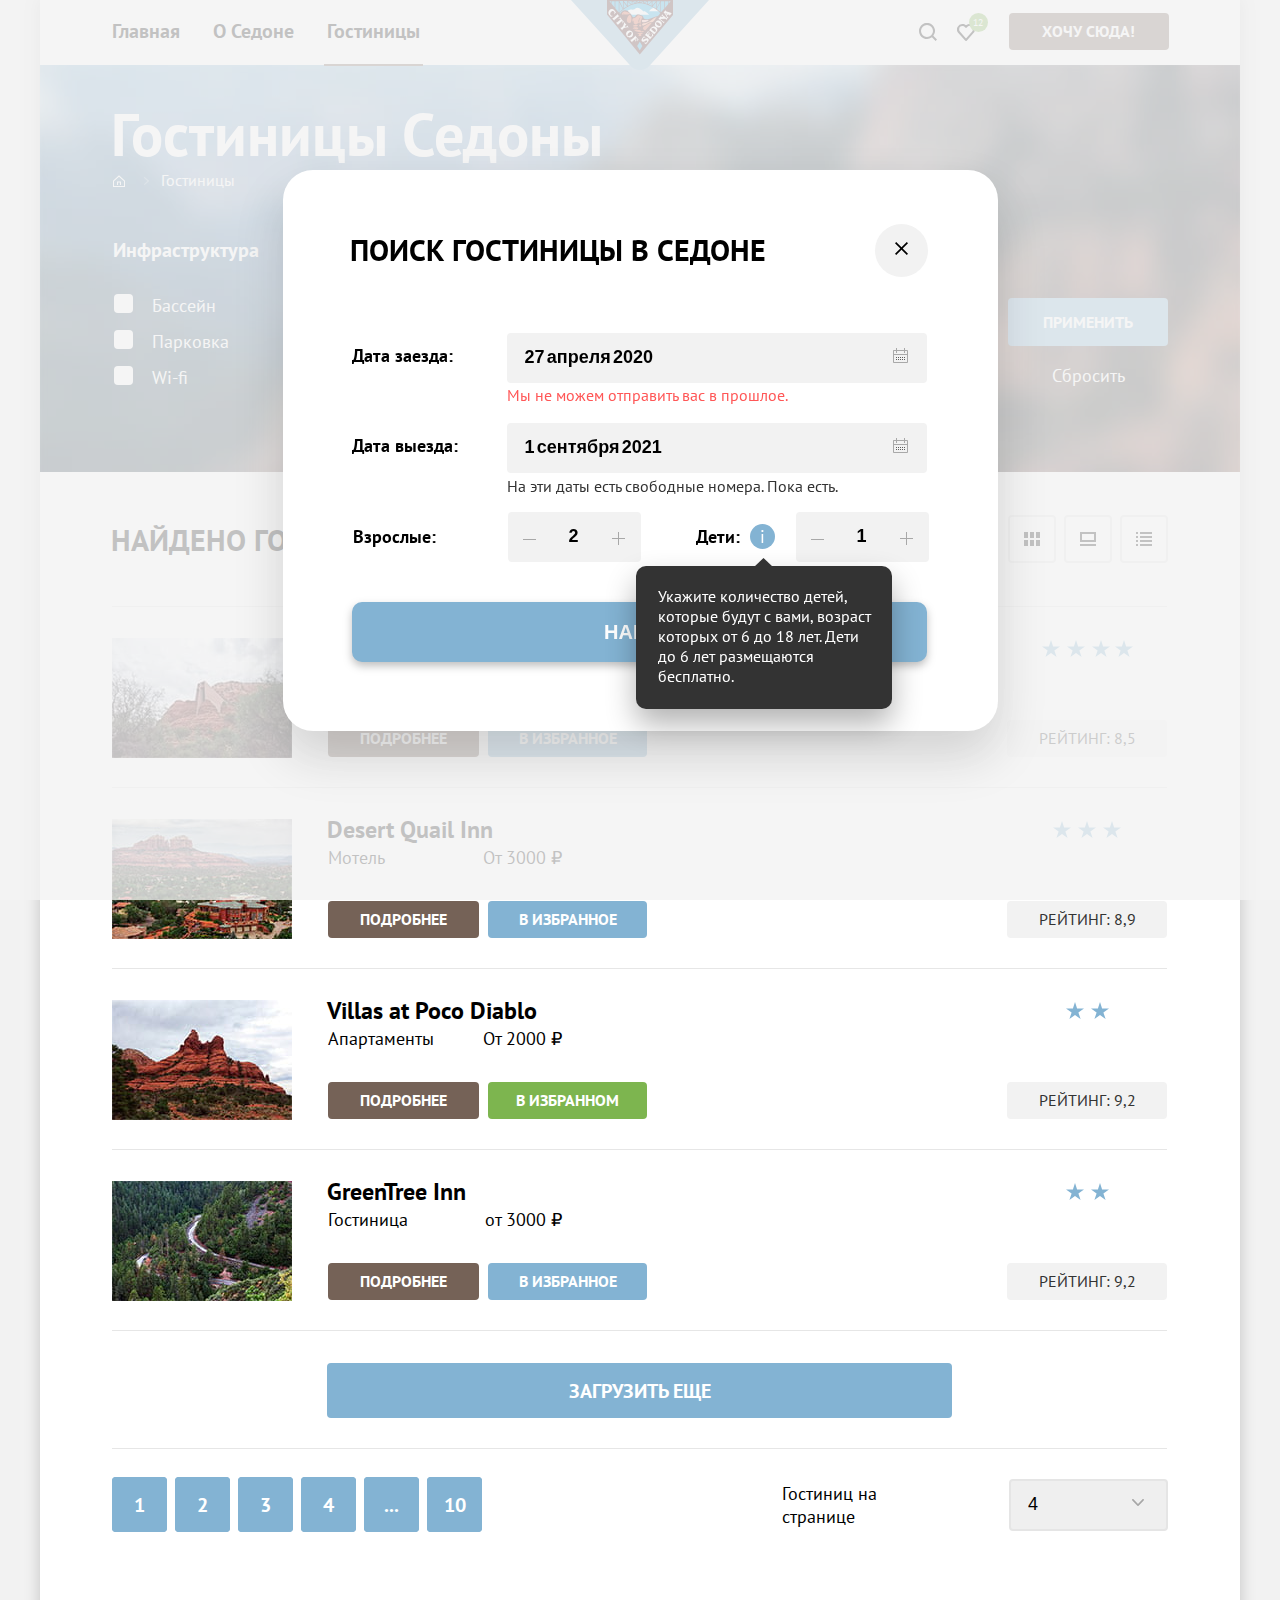
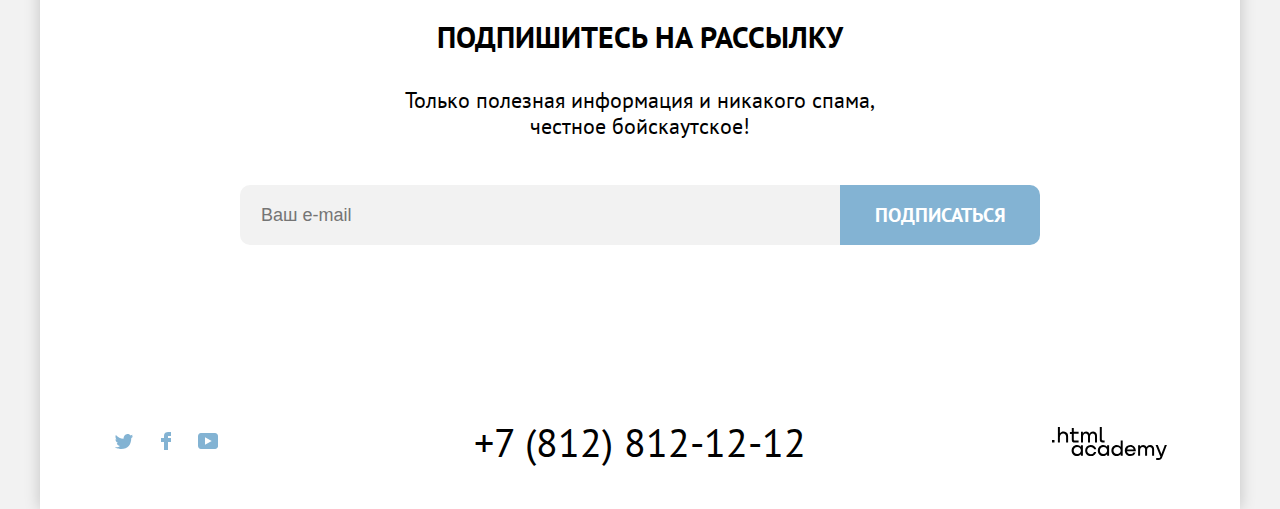
==== commit de23c19c: "21.11 Итоговые правки на страничке" ====
--- a/сatalog.html
+++ b/сatalog.html
@@ -6,6 +6,7 @@
     <meta name="viewport" content="width=device-width, initial-scale=1.0" />
     <title>Седона.Каталог</title>
     <link rel="stylesheet" href="styles/style.css" />
+    <link rel="icon" href="../img/png/favicon.png" type="image/png">
   </head>
   <body class="inner">
   <div class= "page-container">
@@ -13,13 +14,17 @@
       <nav class="navigation">
         <ul class=" link-list navigation-list">
           <li class="navigation-item ">
-            <a class=" link navigation-link navigation-link-current"  href="index.html">Главная</a>
+            <a class=" link navigation-link"  href="index.html">Главная</a>
           </li>
           <li class="navigation-item">
             <a class=" link navigation-link navigation-text" href="about.html">О Седоне</a>
           </li>
           <li class="navigation-item">
-            <a class=" link navigation-link navigation-text navigation-link-current ::before " href="сatalog.html">Гостиницы</a>
+            <a class="link
+                      navigation-link
+                      navigation-text
+                      navigation-link-current ::before"
+              href="сatalog.html">Гостиницы</a>
           </li>
         </ul>
         <a class="logo-pic" href="index.html">
--- a/styles/style.css
+++ b/styles/style.css
@@ -272,7 +272,7 @@
   flex-direction: column;
   justify-content: space-between;
   position: absolute;
-  top:52px;
+  top:50px;
   left: -178px;
   z-index: 1;
   box-sizing: border-box;
@@ -434,7 +434,7 @@
   height: 9px;
   background-image:url('../img/other/vectoropap.svg');
   top: -9px;
-  left: 189px;
+  left: 187px;
   content: "";
 }
 
@@ -1795,7 +1795,7 @@
 
 .modal-container {
   z-index: 2;
-  display: none;
+  display: flex;
   justify-content: center;
   position: fixed;
   top: 0;
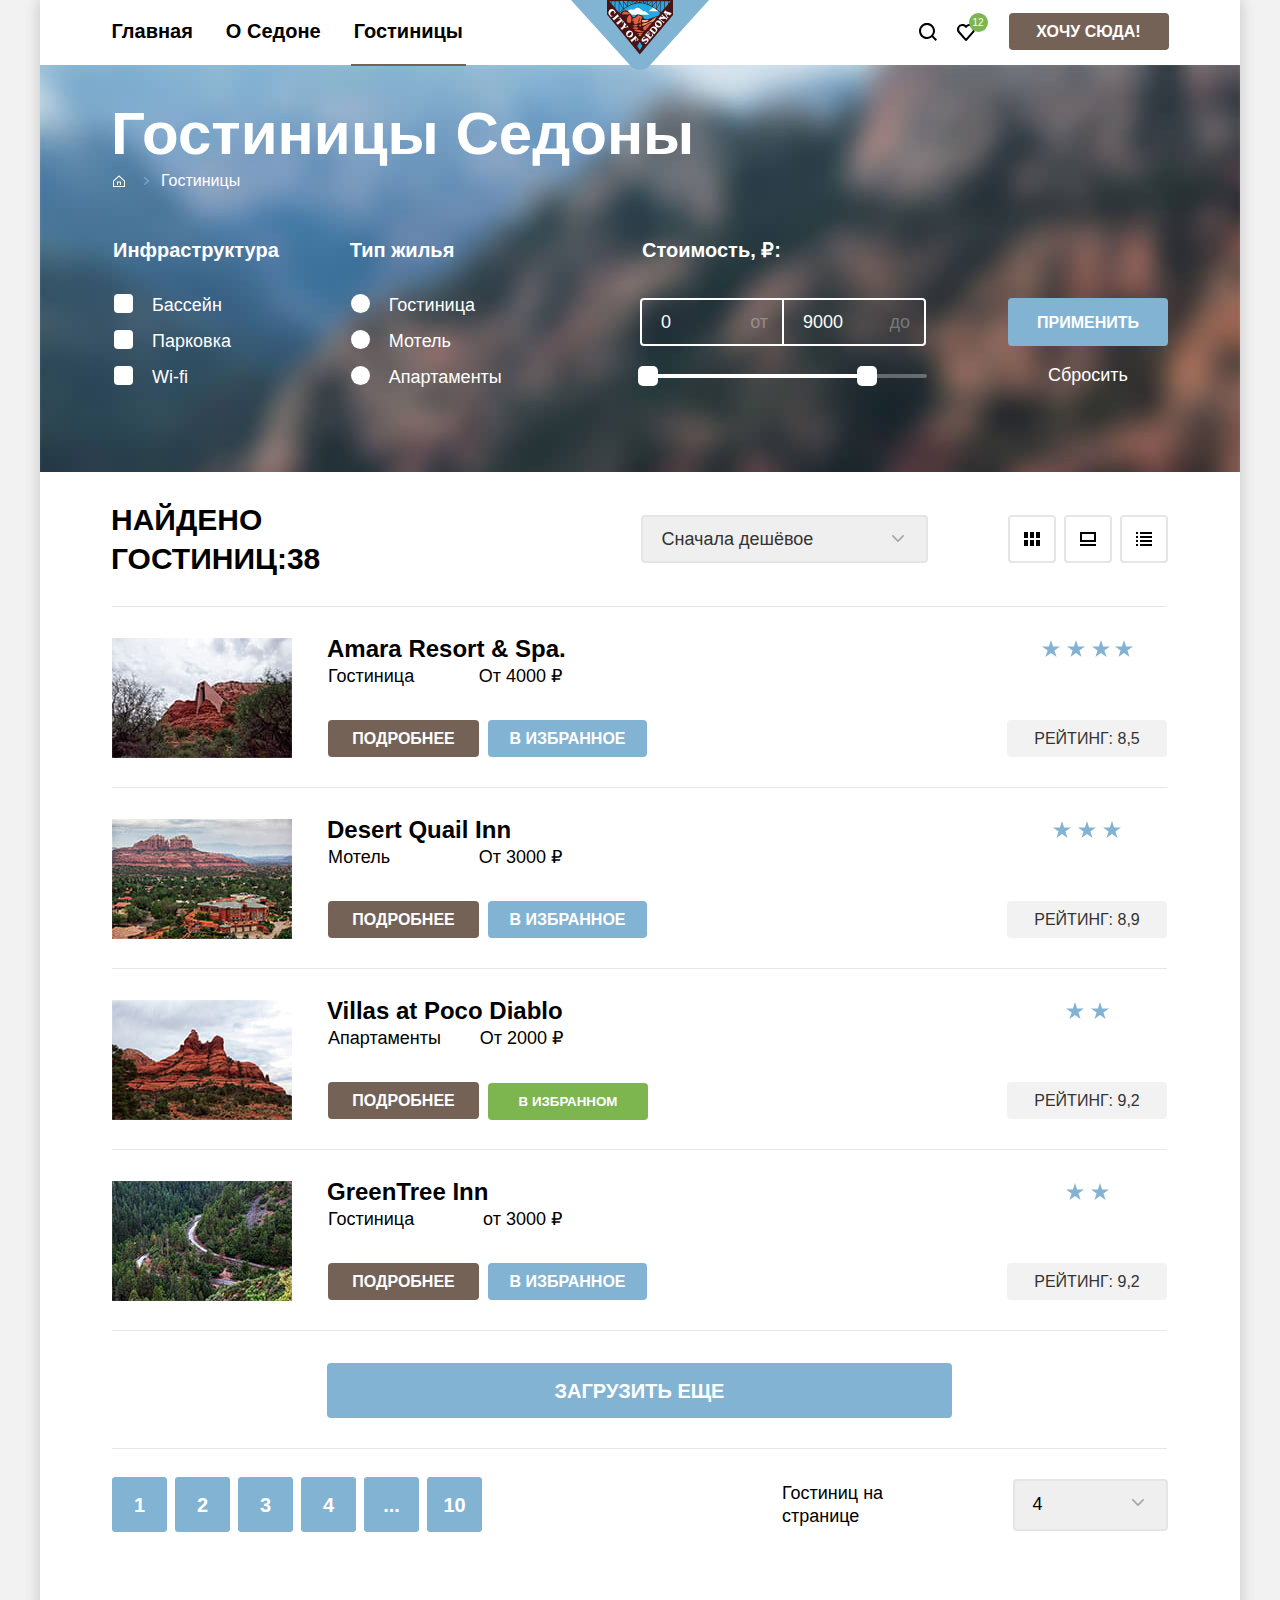
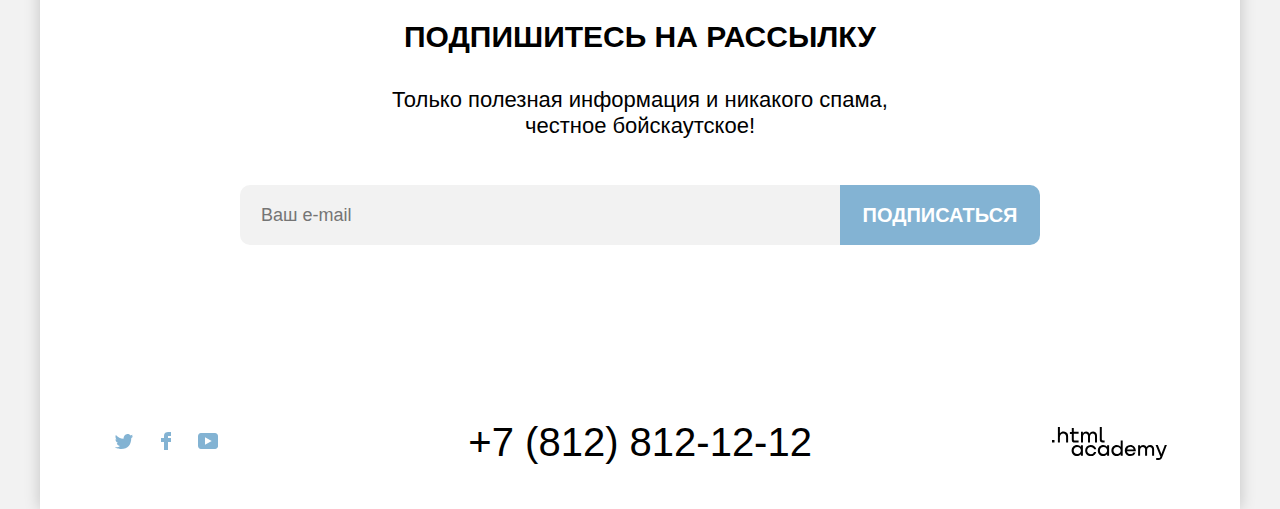
==== commit 486c71cf: "Седона на допуск к защите" ====
--- a/сatalog.html
+++ b/сatalog.html
@@ -6,531 +6,673 @@
     <meta name="viewport" content="width=device-width, initial-scale=1.0" />
     <title>Седона.Каталог</title>
     <link rel="stylesheet" href="styles/style.css" />
-    <link rel="icon" href="../img/png/favicon.png" type="image/png">
+    <link rel="icon" href="../img/png/favicon.png" type="image/png" />
   </head>
   <body class="inner">
-  <div class= "page-container">
-    <header class="page-header">
-      <nav class="navigation">
-        <ul class=" link-list navigation-list">
-          <li class="navigation-item ">
-            <a class=" link navigation-link"  href="index.html">Главная</a>
-          </li>
-          <li class="navigation-item">
-            <a class=" link navigation-link navigation-text" href="about.html">О Седоне</a>
-          </li>
-          <li class="navigation-item">
-            <a class="link
-                      navigation-link
-                      navigation-text
-                      navigation-link-current ::before"
-              href="сatalog.html">Гостиницы</a>
-          </li>
-        </ul>
-        <a class="logo-pic" href="index.html">
-          <img
-            class="logo"
-            src="img/svg/logosedona.svg"
-            width="138"
-            height="70"
-            alt="логотип"
-          />
-        </a>
-        <ul class=" link-list navigation-list navigation-user">
-          <li class="navigation-item icon-item">
-            <a class=" link navigation-link icon-link" href="#">
-              <svg  class="icon" aria-hidden="true" focusable="false" width="18" height="18" viewBox="0 0 18 18"
-              xmlns="http://www.w3.org/2000/svg"><path fill-rule="evenodd"
-              clip-rule="evenodd" d="m18 16.5-3.7-3.7A8
+    <div class="page-container">
+      <header class="page-header">
+        <nav class="navigation">
+          <ul class="link-list navigation-list">
+            <li class="navigation-item">
+              <a class="link navigation-link" href="index.html">Главная</a>
+            </li>
+            <li class="navigation-item">
+              <a class="link navigation-link navigation-text" href="about.html"
+                >О Седоне</a
+              >
+            </li>
+            <li class="navigation-item">
+              <a
+                class="
+                  link
+                  navigation-link navigation-text navigation-link-current
+                "
+                href="сatalog.html"
+                >Гостиницы</a
+              >
+            </li>
+          </ul>
+          <a class="logo-pic" href="index.html">
+            <img
+              class="logo"
+              src="img/svg/logosedona.svg"
+              width="138"
+              height="70"
+              alt="логотип"
+            />
+          </a>
+          <ul class="link-list navigation-list navigation-user">
+            <li class="navigation-item icon-item">
+              <a class="link navigation-link icon-link" href="#">
+                <svg
+                  class="icon"
+                  aria-hidden="true"
+                  focusable="false"
+                  width="18"
+                  height="18"
+                  viewBox="0 0 18 18"
+                  xmlns="http://www.w3.org/2000/svg"
+                >
+                  <path
+                    fill-rule="evenodd"
+                    clip-rule="evenodd"
+                    d="m18 16.5-3.7-3.7A8
               8 0 0 0 8-.1C3.6-.1 0 3.6 0 8a8 8 0 0 0 12.9 6.3l3.7 3.7 1.4-1.5ZM8
-              14a6 6 0 0 1-6-6 6 6 0 0 1 6-6 6 6 0 0 1 6 6 6 6 0 0 1-6 6Z"/>
-              </svg>
-            </a>
-          </li>
-          <li class="navigation-item icon-item like">
-            <a class=" link navigation-link icon-link"  href="#">
-              <svg class="icon" aria-hidden="true" focusable="false" width="18" height="17"  viewBox="0 0 18 17"
-              xmlns="http://www.w3.org/2000/svg"><path fill-rule="evenodd"
-              clip-rule="evenodd" d="M8.9 17a1 1 0 0
+              14a6 6 0 0 1-6-6 6 6 0 0 1 6-6 6 6 0 0 1 6 6 6 6 0 0 1-6 6Z"
+                  />
+                </svg>
+              </a>
+            </li>
+            <li class="navigation-item icon-item like">
+              <a class="link navigation-link icon-link" href="#">
+                <svg
+                  class="icon"
+                  aria-hidden="true"
+                  focusable="false"
+                  width="18"
+                  height="17"
+                  viewBox="0 0 18 17"
+                  xmlns="http://www.w3.org/2000/svg"
+                >
+                  <path
+                    fill-rule="evenodd"
+                    clip-rule="evenodd"
+                    d="M8.9 17a1 1 0 0
               1-.8-.4l-7-7.9A5.4 5.4 0 0 1 5.5 0C6.8 0 8 .5 9 1.3a5.5 5.5
               0 0 1 9 4.1c0 1.3-.5 2.5-1.3 3.4l-7 7.9c-.2.2-.4.3-.8.3Zm-6-9.5L9
               14.4l6.2-7c.5-.5.7-1.2.7-2 0-1.8-1.5-3.3-3.3-3.3-1 0-2 .5-2.7
               1.3-.3.3-.6.4-.9.4-.3 0-.6-.2-.8-.4a3.7 3.7 0 0 0-2.7-1.3 3.3 3.3
-              0 0 0-3.3 3.3c-.1.9.3 1.6.7 2.1-.1 0-.1 0 0 0Z" />
-              </svg>
-              <span class="visually-hidden"> Избранное </span>
-                </a>
-                <span class="item-span">12</span>
-                <div class="popover popover-cart">
-                    <div class="popover-content ::before" >
-                    <ul class="popover-list link-list">
-                      <li class="popover-item">
-                        <a  href="#" class="item-contaner link-list  ">
+              0 0 0-3.3 3.3c-.1.9.3 1.6.7 2.1-.1 0-.1 0 0 0Z"
+                  />
+                </svg>
+                <span class="visually-hidden"> Избранное </span>
+              </a>
+              <span class="item-span">12</span>
+              <div class="popover popover-cart" hidden>
+                <div class="popover-content">
+                  <ul class="popover-list link-list">
+                    <li class="popover-item">
+                      <a href="#" class="item-contaner link-list">
                         <span class="popover-img img-one">
-                              <span class="visually-hidden">Desert Quail Inn</span>
+                          <span class="visually-hidden">Desert Quail Inn</span>
                         </span>
-                        <div class="popover-box" >
+                        <div class="popover-box">
                           <h3 class="popover-title">Desert Quail Inn</h3>
                           <p class="popover-discribtion">Мотель</p>
-                            </div>
-                          </a>
-                          <button class="delete">
-                            <svg class="delete-svg" aria-hidden="true" focusable="false"
-                              width="16" height="16"
-                              viewBox="0 0 16 16"
-                              xmlns="http://www.w3.org/2000/svg">
-                              <path d="M15.3 2.3H.6c-.3 0-.6.2-.6.5s.3.6.6.6h1.7v12c0
+                        </div>
+                      </a>
+                      <button class="delete">
+                        <svg
+                          class="delete-svg"
+                          aria-hidden="true"
+                          focusable="false"
+                          width="16"
+                          height="16"
+                          viewBox="0 0 16 16"
+                          xmlns="http://www.w3.org/2000/svg"
+                        >
+                          <path
+                            d="M15.3 2.3H.6c-.3 0-.6.2-.6.5s.3.6.6.6h1.7v12c0
                               .3.3.6.6.6h10.2c.3 0 .6-.3.6-.6v-12h1.7c.3 0
                               .6-.3.6-.6s-.4-.5-.7-.5Zm-2.8 12.5H3.4V3.4h9
                               .1v11.4ZM6.2 1.2h3.4c.3 0 .6-.3.6-.6S10 0 9.7
-                              0H6.2c-.3 0-.5.3-.5.6s.2.6.5.6Z"/><path fill-rule="evenodd"
-                              clip-rule="evenodd" d="M6.2
+                              0H6.2c-.3 0-.5.3-.5.6s.2.6.5.6Z"
+                          />
+                          <path
+                            fill-rule="evenodd"
+                            clip-rule="evenodd"
+                            d="M6.2
                               12c.3 0 .6-.3.6-.6V5.7c0-.3-.3-.6-.6-.6s-.6.3-.6.6v5.7c.1.3.3.6.6.6ZM9.7
                               12c.3 0 .6-.3.6-.6V5.7c0-.3-.3-.6-.6-.6s-.6.4-.6.6v5.7c0
-                              .3.2.6.6.6Z"/>
-                            </svg>
-                          </button>
-                      </li>
-                      <li class="popover-item ">
-                        <a href="#" class="item-contaner link-list">
+                              .3.2.6.6.6Z"
+                          />
+                        </svg>
+                      </button>
+                    </li>
+                    <li class="popover-item">
+                      <a href="#" class="item-contaner link-list">
                         <span class="popover-img img-two">
-                              <span class="visually-hidden">Villas at Poco Diablo</span>
+                          <span class="visually-hidden"
+                            >Villas at Poco Diablo</span
+                          >
                         </span>
                         <div class="popover-box">
-                          <h3 class="popover-title poco-diablo">Villas at Poco Diablo</h3>
+                          <h3 class="popover-title poco-diablo">
+                            Villas at Poco Diablo
+                          </h3>
                           <p class="popover-discribtion">Апартаменты</p>
-                          </div>
-                        </a>
-                          <button class="delete" >
-                            <svg class="delete-svg"
-                              width="16" height="16"
-                              viewBox="0 0 16 16" fill="none"
-                              xmlns="http://www.w3.org/2000/svg">
-                              <path d="M15.3 2.3H.6c-.3 0-.6.2-.6.5s.3.6.6.6h1.7v12c0
+                        </div>
+                      </a>
+                      <button class="delete">
+                        <svg
+                          class="delete-svg"
+                          width="16"
+                          height="16"
+                          viewBox="0 0 16 16"
+                          fill="none"
+                          xmlns="http://www.w3.org/2000/svg"
+                        >
+                          <path
+                            d="M15.3 2.3H.6c-.3 0-.6.2-.6.5s.3.6.6.6h1.7v12c0
                               .3.3.6.6.6h10.2c.3 0 .6-.3.6-.6v-12h1.7c.3 0
                               .6-.3.6-.6s-.4-.5-.7-.5Zm-2.8 12.5H3.4V3.4h9
                               .1v11.4ZM6.2 1.2h3.4c.3 0 .6-.3.6-.6S10 0 9.7
-                              0H6.2c-.3 0-.5.3-.5.6s.2.6.5.6Z"/><path d="M6.2
+                              0H6.2c-.3 0-.5.3-.5.6s.2.6.5.6Z"
+                          />
+                          <path
+                            d="M6.2
                               12c.3 0 .6-.3.6-.6V5.7c0-.3-.3-.6-.6-.6s-.6.3-.6.6v5.7c.1.3.3.6.6.6ZM9.7
                               12c.3 0 .6-.3.6-.6V5.7c0-.3-.3-.6-.6-.6s-.6.4-.6.6v5.7c0
-                              .3.2.6.6.6Z"/>
-                            </svg>
-                          </button>
-                      </li>
-                      </ul>
-                    </div>
-                    <a href="#" class="popover-link">Все избранные</a>
+                              .3.2.6.6.6Z"
+                          />
+                        </svg>
+                      </button>
+                    </li>
+                  </ul>
                 </div>
-          </li>
-          <li class=" button-link navigation-item visually">
-            <a class="link button link-header" href="#">Хочу сюда!</a>
-          </li>
-        </ul>
-      </nav>
-
-    </header>
-        <main class="main-inner">
-      <h2 class="visually-hidden">Список гостиниц Седоны</h2>
-      <section class="catalog-products">
-      <header class="inner-header">
-        <h3 class="inner-header-title">Гостиницы Седоны</h3>
-        <ul class="breadcrumbs ::after" >
-          <li class="breadcrumbs-item">
-            <a class="breadcrumbs-link" href="index.html">
-              <svg width="12" height="12" viewBox="0 0 12 12" fill="none"
-              xmlns="http://www.w3.org/2000/svg"><path d="M6 .3 0 5.8V12h12V5.8L6
-              .3ZM11 11H1V6.2l5-4.5 5 4.5V11Z" fill="#fff"/>
-              <path d="M4 10h1V7.5h2V10h1V6.5H4V10Z" fill="#fff"/>
-                </svg>
-            </a>
-          </li>
-          <li class="breadcrumbs-item ">
-            <a  class="breadcrumbs-link"
-                href="#">Гостиницы
-            </a>
-          </li>
-        </ul>
-      </header>
-        <form
-          class="catalog-filter"
-          action="https://echo.htmlacademy.ru/"
-          method="get"
-        >
-          <fieldset class=" filter-group">
-            <legend class="filter-title">Инфраструктура</legend>
-            <label class="control">
-              <input
-                class="control-input"
-                type="checkbox"
-                name="swimming pool"
-              />
-              <span class="control-mark ::before"></span>
-              <span class="control-label">Бассейн</span>
-            </label>
-            <label class="control">
-              <input
-                class=" control-input"
-                type="checkbox"
-                name="parking space"
-              />
-              <span class="control-mark ::before"></span>
-              <span class="control-label">Парковка</span>
-            </label>
-            <label class="control">
-              <input
-                class="control-input"
-                type="checkbox"
-                name="Wi-fi"
-              />
-              <span class="control-mark ::before"></span>
-              <span class="control-label">Wi-fi</span>
-            </label>
-            </fieldset>
-          <fieldset class=" filter-group">
-            <legend class="filter-title">Тип жилья</legend>
-            <label class="control">
-              <input
-                class="control-input"
-                type="radio"
-                name="housing"
-                value="hotel"
-              />
-              <span class="control-mark ::before"></span>
-              <span class="control-label">Гостиница</span>
-            </label>
-            <label class="control">
-              <input
-                class="control-input"
-                type="radio"
-                name="housing"
-                value="motel"
-              />
-              <span class="control-mark ::before"></span>
-              <span class="control-label">Мотель</span>
-            </label>
-            <label class="control">
-              <input
-                class="control-input"
-                type="radio"
-                name="housing"
-                value="apartments"
-              />
-              <span class="control-mark ::before"></span>
-              <span class="control-label">Апартаменты</span>
-            </label>
-          </fieldset>
-          <fieldset class="catalog-filter-group">
-            <legend class="filter-title">Стоимость, ₽:</legend>
-            <div class="range-wrapper-inputs">
-            <label class="catalog-filter-label min-price">
-              <input
-                class="catalog-filter-input"
-                type="number"
-                value="0"
-                name="min-price"
-              />
-              от
-            </label>
-            <label class="catalog-filter-label max-price">
-              <input
-                class="catalog-filter-input"
-                type="number"
-                name="max-price"
-                value="9000"
-              />
-              до
-            </label>
-            </div>
-            <div class="range">
-              <div class="range-scale">
-                <div class="range-bar" style="left: 0px; width: 227px">
-            <button class=" range-toggle toggle-min" type="button">
-              <span class="visually-hidden">Изменить минимальную цену.</span>
-            </button>
-            <button class="range-toggle toggle-max" type="button">
-              <span class="visually-hidden">Изменить максимальную цену.</span>
-            </button><br>
-            </div>
+                <a href="#" class="popover-link">Все избранные</a>
               </div>
-            </div>
-          </fieldset>
-          <div class="formbut-box">
-          <button class="formbut" type="submit">Применить</button>
-          <button class="formbut formbut-white" type="submit">Сбросить</button>
-          </div>
-        </form>
-      </section>
-      <section class="sortin-block">
-        <header class="sorting">
-          <h2 class="sorting-title">Найдено гостиниц:38</h2>
-          <form class="sorting-type">
-            <label class="visually-hidden" for="sorting">Сортировка</label>
-            <select class="select-control" id="sorting" name="sorting">
-              <option value="cheap">Сначала  дешёвое</option>
-              <option value="popular">Сначала популярное</option>
-              <option value="expensive">Сначала дорогое</option>
-            </select>
-            <button class="visually-hidden" type="submit">Отсортировать</button>
-          </form>
-          <ul class="button-list link-list">
-            <li class="button-item">
-              <a href="#" class="button-icon">
-                  <img src="img/other/icon-catalog.svg"
-                      alt="лого академии"
-                      class="catalog-icon"
-                      width="16"
-                      height="14"
-                      />
-                <span class="visually-hidden">Показать карточки</span>
-              </a>
             </li>
-            <li class="button-item">
-              <a href="#" class="button-icon">
-                <img src="img/other/slideshow.svg"
-                      alt="лого академии"
-                      class="catalog-icon"
-                      width="16"
-                      height="14"
-                      />
-                <span class="visually-hidden">Крупная карточка</span>
-              </a>
-            </li>
-            <li class="button-item">
-              <a href="#" class="button-icon">
-                <img src="img/other/mode-list.svg"
-                      alt="лого академии"
-                      class="catalog-icon"
-                      width="16"
-                      height="14"
-                      />
-                <span class="visually-hidden">Показать список</span>
-              </a>
+            <li class="button-link navigation-item visually">
+              <a class="link button link-header" href="#">Хочу сюда!</a>
             </li>
           </ul>
-        </header>
-        <article class="product-section">
-          <h3 class="visually-hidden">Каталог гостиниц</h3>
-          <ul class="catalog-list link">
-            <li class="catalog-item">
-                  <a class="product-card-link" href="product.html">
-                    <img
-                      class="product-card-image"
-                      src="img/jpg/hotel-a.jpg"
-                      alt="Фото Amara Resort"
-                      width="180"
-                      height="120"
+        </nav>
+      </header>
+      <main class="main-inner">
+        <h2 class="visually-hidden">Список гостиниц Седоны</h2>
+        <section class="catalog-products">
+          <header class="inner-header">
+            <h3 class="inner-header-title">Гостиницы Седоны</h3>
+            <ul class="breadcrumbs">
+              <li class="breadcrumbs-item">
+                <a class="breadcrumbs-link" href="index.html">
+                  <svg
+                    width="12"
+                    height="12"
+                    viewBox="0 0 12 12"
+                    fill="none"
+                    xmlns="http://www.w3.org/2000/svg"
+                  >
+                    <path
+                      d="M6 .3 0 5.8V12h12V5.8L6
+              .3ZM11 11H1V6.2l5-4.5 5 4.5V11Z"
+                      fill="#fff"
                     />
-                  </a><br>
-                  <div>
-                  <a  class="product-card-title"
-                      href="product.html">
-                        Amara Resort &amp; Spa.
+                    <path d="M4 10h1V7.5h2V10h1V6.5H4V10Z" fill="#fff" />
+                  </svg>
+                </a>
+              </li>
+              <li class="breadcrumbs-item">
+                <a class="breadcrumbs-link" href="#">Гостиницы </a>
+              </li>
+            </ul>
+          </header>
+          <form
+            class="catalog-filter"
+            action="https://echo.htmlacademy.ru/"
+            method="get"
+          >
+            <fieldset class="filter-group">
+              <legend class="filter-title">Инфраструктура</legend>
+              <label class="control">
+                <input
+                  class="control-input"
+                  type="checkbox"
+                  name="swimming pool"
+                />
+                <span class="control-mark"></span>
+                <span class="control-label">Бассейн</span>
+              </label>
+              <label class="control">
+                <input
+                  class="control-input"
+                  type="checkbox"
+                  name="parking space"
+                />
+                <span class="control-mark"></span>
+                <span class="control-label">Парковка</span>
+              </label>
+              <label class="control">
+                <input class="control-input" type="checkbox" name="Wi-fi" />
+                <span class="control-mark"></span>
+                <span class="control-label">Wi-fi</span>
+              </label>
+            </fieldset>
+            <fieldset class="filter-group">
+              <legend class="filter-title">Тип жилья</legend>
+              <label class="control">
+                <input
+                  class="control-input"
+                  type="radio"
+                  name="housing"
+                  value="hotel"
+                />
+                <span class="control-mark"></span>
+                <span class="control-label">Гостиница</span>
+              </label>
+              <label class="control">
+                <input
+                  class="control-input"
+                  type="radio"
+                  name="housing"
+                  value="motel"
+                />
+                <span class="control-mark"></span>
+                <span class="control-label">Мотель</span>
+              </label>
+              <label class="control">
+                <input
+                  class="control-input"
+                  type="radio"
+                  name="housing"
+                  value="apartments"
+                />
+                <span class="control-mark"></span>
+                <span class="control-label">Апартаменты</span>
+              </label>
+            </fieldset>
+            <fieldset class="catalog-filter-group">
+              <legend class="filter-title">Стоимость, ₽:</legend>
+              <div class="range-wrapper-inputs">
+                <label class="catalog-filter-label min-price">
+                  <input
+                    class="catalog-filter-input"
+                    type="number"
+                    value="0"
+                    name="min-price"
+                  />
+                  от
+                </label>
+                <label class="catalog-filter-label max-price">
+                  <input
+                    class="catalog-filter-input"
+                    type="number"
+                    name="max-price"
+                    value="9000"
+                  />
+                  до
+                </label>
+              </div>
+              <div class="range">
+                <div class="range-scale">
+                  <div  class="range-bar"
+                        style= "left: 0;
+                                width: 227px;">
+                    <button class="range-toggle toggle-min" type="button">
+                      <span class="visually-hidden"
+                        >Изменить минимальную цену.</span
+                      >
+                    </button>
+                    <button class="range-toggle toggle-max" type="button">
+                      <span class="visually-hidden"
+                        >Изменить максимальную цену.</span
+                      ></button
+                    ><br />
+                  </div>
+                </div>
+              </div>
+            </fieldset>
+            <div class="formbut-box">
+              <button class="formbut" type="submit">Применить</button>
+              <button class="formbut formbut-white" type="submit">
+                Сбросить
+              </button>
+            </div>
+          </form>
+        </section>
+        <section class="sortin-block">
+          <header class="sorting">
+            <h2 class="sorting-title">Найдено гостиниц:38</h2>
+            <form class="sorting-type">
+              <label class="visually-hidden" for="sorting">Сортировка</label>
+              <select class="select-control" id="sorting" name="sorting">
+                <option value="cheap">Сначала дешёвое</option>
+                <option value="popular">Сначала популярное</option>
+                <option value="expensive">Сначала дорогое</option>
+              </select>
+              <button class="visually-hidden" type="submit">
+                Отсортировать
+              </button>
+            </form>
+            <ul class="button-list link-list">
+              <li class="button-item">
+                <a href="#" class="button-icon">
+                  <img
+                    src="img/other/icon-catalog.svg"
+                    alt="лого академии"
+                    class="catalog-icon"
+                    width="16"
+                    height="14"
+                  />
+                  <span class="visually-hidden">Показать карточки</span>
+                </a>
+              </li>
+              <li class="button-item">
+                <a href="#" class="button-icon">
+                  <img
+                    src="img/other/slideshow.svg"
+                    alt="лого академии"
+                    class="catalog-icon"
+                    width="16"
+                    height="14"
+                  />
+                  <span class="visually-hidden">Крупная карточка</span>
+                </a>
+              </li>
+              <li class="button-item">
+                <a href="#" class="button-icon">
+                  <img
+                    src="img/other/mode-list.svg"
+                    alt="лого академии"
+                    class="catalog-icon"
+                    width="16"
+                    height="14"
+                  />
+                  <span class="visually-hidden">Показать список</span>
+                </a>
+              </li>
+            </ul>
+          </header>
+          <article class="product-section">
+            <h3 class="visually-hidden">Каталог гостиниц</h3>
+            <ul class="catalog-list link">
+              <li class="catalog-item">
+                <a class="product-card-link" href="product.html">
+                  <img
+                    class="product-card-image"
+                    src="img/jpg/hotel-a.jpg"
+                    alt="Фото Amara Resort"
+                    width="180"
+                    height="120"
+                  /> </a
+                ><br />
+                <div>
+                  <a class="product-card-title" href="product.html">
+                    Amara Resort &amp; Spa.
                   </a>
-                  <p class="product-card-price">Гостиница <span>Oт 4000 ₽</span></p>
+                  <p class="product-card-price">
+                    Гостиница <span>Oт 4000 ₽</span>
+                  </p>
                   <a href="#" class="button button-detailed">Подробнее</a>
-                  <button class="button button-favourites"
-                    > В избранное</button>
+                  <button class="button button-favourites">В избранное</button>
                 </div>
                 <div class="rating-product">
-                  <img  class="rating-card-image"
-                        src="img/other/stars-a.svg"
-                        alt="4 звезды"
-                        width="91"
-                        height="17"/>
+                  <img
+                    class="rating-card-image"
+                    src="img/other/stars-a.svg"
+                    alt="4 звезды"
+                    width="91"
+                    height="17"
+                  />
                   <p class="rating-form button">Рейтинг: 8,5</p>
                 </div>
-            </li>
-            <li class="catalog-item">
-              <a class="product-card-link" href="product.html">
-                    <img
-                      class="product-card-image"
-                      src="img/jpg/hotel-b.jpg"
-                      alt="Desert Quail Inn"
-                      width="180"
-                      height="120"
-                    />
-                  </a><br>
-                  <div>
+              </li>
+              <li class="catalog-item">
+                <a class="product-card-link" href="product.html">
+                  <img
+                    class="product-card-image"
+                    src="img/jpg/hotel-b.jpg"
+                    alt="Desert Quail Inn"
+                    width="180"
+                    height="120"
+                  /> </a
+                ><br />
+                <div>
                   <a class="product-card-title" href="product.html"
-                    >Desert Quail Inn</a>
-                  <p class="product-card-price">Мотель <span>От 3000 ₽</span></p>
+                    >Desert Quail Inn</a
+                  >
+                  <p class="product-card-price">
+                    Мотель <span>От 3000 ₽</span>
+                  </p>
                   <a href="#" class="button button-detailed">Подробнее</a>
                   <button class="button button-favourites">в избранное</button>
                 </div>
                 <div class="rating-product">
-                  <img  class="rating-card-image"
-                        src="img/other/stars-b.svg"
-                        alt="3 звезды"
-                        width="68"
-                        height="17"
+                  <img
+                    class="rating-card-image"
+                    src="img/other/stars-b.svg"
+                    alt="3 звезды"
+                    width="68"
+                    height="17"
                   />
                   <p class="rating-form button">Рейтинг: 8,9</p>
                 </div>
-            </li>
-            <li class="catalog-item">
-            <a class="product-card-link" href="product.html">
-                    <img
-                      class="product-card-image"
-                      src="img/jpg/hotel-c.jpg"
-                      alt="Villas at Poco Diablo"
-                      width="180"
-                      height="120"
-                    />
-                  </a><br>
-                  <div>
+              </li>
+              <li class="catalog-item">
+                <a class="product-card-link" href="product.html">
+                  <img
+                    class="product-card-image"
+                    src="img/jpg/hotel-c.jpg"
+                    alt="Villas at Poco Diablo"
+                    width="180"
+                    height="120"
+                  /> </a
+                ><br />
+                <div>
                   <a class="product-card-title" href="product.html"
                     >Villas at Poco Diablo</a
                   >
-                  <p class="product-card-price">Апартаменты <span>Oт 2000 ₽</span></p>
-                  <a href="#" class="button button-detailed ">Подробнее</a>
-                  <button class="button button-favourites button-selected"
-                    > в избранном</button>
+                  <p class="product-card-price">
+                    Апартаменты <span>Oт 2000 ₽</span>
+                  </p>
+                  <a href="#" class="button button-detailed">Подробнее</a>
+                  <button class="button button-selected">в избранном</button>
                 </div>
                 <div class="rating-product">
-                  <img  class="rating-card-image"
-                        src="img/other/stars-c.svg"
-                        alt="2 звезды"
-                        width="43"
-                        height="17" />
+                  <img
+                    class="rating-card-image"
+                    src="img/other/stars-c.svg"
+                    alt="2 звезды"
+                    width="43"
+                    height="17"
+                  />
                   <p class="rating-form button">Рейтинг: 9,2</p>
                 </div>
               </li>
-            <li class="catalog-item">
+              <li class="catalog-item">
                 <a class="product-card-link" href="product.html">
-                    <img
-                      class="product-card-image"
-                      src="img/jpg/hotel-e.jpg"
-                      alt="GreenTree Inn"
-                      width="180"
-                      height="120"
-                    />
-                  </a><br>
-                  <div>
+                  <img
+                    class="product-card-image"
+                    src="img/jpg/hotel-e.jpg"
+                    alt="GreenTree Inn"
+                    width="180"
+                    height="120"
+                  /> </a
+                ><br />
+                <div>
                   <a class="product-card-title" href="product.html"
                     >GreenTree Inn</a
                   >
-                  <p class="product-card-price">Гостиница <span>от 3000 ₽</span></p>
-                  <a href="#" class=" button button-detailed">Подробнее</a>
-                  <button class="button button-favourites"
-                    >в избранное</button>
+                  <p class="product-card-price">
+                    Гостиница <span>от 3000 ₽</span>
+                  </p>
+                  <a href="#" class="button button-detailed">Подробнее</a>
+                  <button class="button button-favourites">в избранное</button>
                 </div>
                 <div class="rating-product">
-                  <img  class="rating-card-image"
-                        src="img/other/stars-c.svg"
-                        alt="2 звезды"
-                        width="43"
-                        height="17"
+                  <img
+                    class="rating-card-image"
+                    src="img/other/stars-c.svg"
+                    alt="2 звезды"
+                    width="43"
+                    height="17"
                   />
                   <p class="rating-form button">Рейтинг: 9,2</p>
                 </div>
-            </li>
-          <li class="catalog-item-button">
-          <a href="#" class="button-load link-list">Загрузить еще</a>
-          </li>
-        </ul>
-        </article>
-        <footer class="form-footer">
-          <ul class="pagination link">
-            <li class="pagination-item visually-hidden link ">
-              <a class="pagination-link">
-                <span class="visually-hidden">Предыдущая страница</span>
-              </a>
-            </li>
-            <li class=" pagination-item link">
-              <a class="pagination-link link link-list" href="#">1</a>
-            </li>
-            <li class="pagination-item link">
-              <a class=" pagination-link link link-list" href="#">2</a>
-            </li>
-            <li class="pagination-item link">
-              <a class="  pagination-link link link-list" href="#">3</a>
-            </li>
-            <li class="pagination-item link">
-              <a class=" pagination-link link link-list" href="#">4</a>
-            </li>
-            <li class="pagination-item link">
-              <a class="  pagination-link link link-list" href="#">...</a>
-            </li>
-            <li class="pagination-item link">
-              <a class="pagination-link link link-list" href="#">10</a>
-            </li>
-            <li class="pagination-item visually-hidden">
-              <a class=" pagination-link pagination-next" href="#">
-                <span class="visually-hidden">Следующая страница</span>
-              </a>
-            </li>
-          </ul>
-          <label class="show"
-            >Гостиниц на странице
-            <select class="show-list">
-              <option class="show-item">4</option>
-              <option class="show-item">8</option>
-              <option class="show-item">16</option>
-            </select>
-          </label>
-        </footer>
-      </section>
-      <section class="form-inner">
-        <h3 class="form-title-inner">Подпишитесь на рассылку</h3>
-        <p class="form-text-inner">
-          Только полезная информация и никакого спама, честное бойскаутское!
-        </p>
-        <form
-          class="form-user"
-          action="https://echo.htmlacademy.ru/"
-          method="POST"
-        >
-          <label for="appointment-mail"></label>
-          <!--Класс .error для ошибки-->
-          <input
-            class="field "
-            type="email"
-            name="appointment-mail"
-            id="appointment-mail"
-            placeholder="Ваш e-mail"
-          />
-          <button class="button load" type="submit">Подписаться</button>
-        </form>
-      </section>
-    </main>
-  <footer class="foot-conteiner">
-      <ul class="link-list foot-list">
-        <li class="link-item">
-          <a class="link-footer-icon" href="https://www.facebook.com/htmlacademy">
-          <svg class="footer-icon" aria-hidden="true" focusable="false"  width="18" height="15" viewBox="0 0 18 15"
-            xmlns="http://www.w3.org/2000/svg"><path fill-rule="evenodd" clip-rule="evenodd" d="M11.6.2c1.8-.5
+              </li>
+              <li class="catalog-item-button">
+                <a href="#" class="button-load link-list">Загрузить еще</a>
+              </li>
+            </ul>
+          </article>
+          <footer class="form-footer">
+            <ul class="pagination link">
+              <li class="pagination-item visually-hidden link">
+                <a class="pagination-link">
+                  <span class="visually-hidden">Предыдущая страница</span>
+                </a>
+              </li>
+              <li class="pagination-item link">
+                <a class="pagination-link link link-list" href="#">1</a>
+              </li>
+              <li class="pagination-item link">
+                <a class="pagination-link link link-list" href="#">2</a>
+              </li>
+              <li class="pagination-item link">
+                <a class="pagination-link link link-list" href="#">3</a>
+              </li>
+              <li class="pagination-item link">
+                <a class="pagination-link link link-list" href="#">4</a>
+              </li>
+              <li class="pagination-item link">
+                <a class="pagination-link link link-list" href="#">...</a>
+              </li>
+              <li class="pagination-item link">
+                <a class="pagination-link link link-list" href="#">10</a>
+              </li>
+              <li class="pagination-item visually-hidden">
+                <a class="pagination-link pagination-next" href="#">
+                  <span class="visually-hidden">Следующая страница</span>
+                </a>
+              </li>
+            </ul>
+            <label class="show"
+              >Гостиниц на странице
+              <select class="show-list">
+                <option class="show-item">4</option>
+                <option class="show-item">8</option>
+                <option class="show-item">16</option>
+              </select>
+            </label>
+          </footer>
+        </section>
+        <section class="form-inner">
+          <h3 class="form-title-inner">Подпишитесь на рассылку</h3>
+          <p class="form-text-inner">
+            Только полезная информация и никакого спама, честное бойскаутское!
+          </p>
+          <form
+            class="form-user"
+            action="https://echo.htmlacademy.ru/"
+            method="POST"
+          >
+            <label for="appointment-mail"></label>
+            <!--Класс .error для ошибки-->
+            <input
+              class="field"
+              type="email"
+              name="appointment-mail"
+              id="appointment-mail"
+              placeholder="Ваш e-mail"
+            />
+            <button class="button load" type="submit">Подписаться</button>
+          </form>
+        </section>
+      </main>
+      <footer class="foot-conteiner">
+        <ul class="link-list foot-list">
+          <li class="link-item">
+            <a
+              class="link-footer-icon"
+              href="https://www.facebook.com/htmlacademy"
+            >
+              <svg
+                class="footer-icon"
+                aria-hidden="true"
+                focusable="false"
+                width="18"
+                height="15"
+                viewBox="0 0 18 15"
+                xmlns="http://www.w3.org/2000/svg"
+              >
+                <path
+                  fill-rule="evenodd"
+                  clip-rule="evenodd"
+                  d="M11.6.2c1.8-.5
             3.2.3 3.8 1.2l2.1-.7c0 .9-.6 1.5-.9 1.8.7.1 1.4-.6 1.4-.6a3
             3 0 0 1-1.7 2C16.1 10.7 13 15.1 5.7 15h-.5c-.4 0-4.4-.5-5.2-1.9
             2.4.2 4.1-.4 5-1.2-1-.3-2.9-.4-3.2-2.9.4.1.6.2 1.3.1C1.8 8.3.4
             7.5.5 5.3c.3.3 1.1.5 1.4.5C1.1 5.6-.2 2.5.9.9a11 11 0 0 0 7.6
-            3.8C8.7 2.3 9.7.8 11.6.2Z"/>
-          </svg>
-          </a>
-        </li>
-        <li class="link-item">
-          <a class="link-footer-icon" href="https://twitter.com/htmlacademy_ru">
-          <svg class="footer-icon" aria-hidden="true" focusable="false" width="10" height="18" viewBox="0 0 10 18"
-            xmlns="http://www.w3.org/2000/svg"><path fill-rule="evenodd" clip-rule="evenodd" d="M7 0a4 4 0 0 0-4
-            4v2H0v4h3v8h4v-8h3V6H7V4h3V0H7Z"/>
-          </svg>
-          </a>
-        </li>
-        <li class="link-item">
-          <a class="link-footer-icon" href="https://www.youtube.com/c/HTMLAcademyRUS">
-          <svg class="footer-icon" aria-hidden="true" focusable="false" width="20" height="16" viewBox="0 0 20 16" fill="none"
-            xmlns="http://www.w3.org/2000/svg"><g clip-path="url(#a)">
-            <path d="M17 0H2.9C1.2 0 0 1.5 0 3.2v9.5C0 14.5 1.2 16 2.9
+            3.8C8.7 2.3 9.7.8 11.6.2Z"
+                />
+              </svg>
+            </a>
+          </li>
+          <li class="link-item">
+            <a
+              class="link-footer-icon"
+              href="https://twitter.com/htmlacademy_ru"
+            >
+              <svg
+                class="footer-icon"
+                aria-hidden="true"
+                focusable="false"
+                width="10"
+                height="18"
+                viewBox="0 0 10 18"
+                xmlns="http://www.w3.org/2000/svg"
+              >
+                <path
+                  fill-rule="evenodd"
+                  clip-rule="evenodd"
+                  d="M7 0a4 4 0 0 0-4
+            4v2H0v4h3v8h4v-8h3V6H7V4h3V0H7Z"
+                />
+              </svg>
+            </a>
+          </li>
+          <li class="link-item">
+            <a
+              class="link-footer-icon"
+              href="https://www.youtube.com/c/HTMLAcademyRUS"
+            >
+              <svg
+                class="footer-icon"
+                aria-hidden="true"
+                focusable="false"
+                width="20"
+                height="16"
+                viewBox="0 0 20 16"
+                fill="none"
+                xmlns="http://www.w3.org/2000/svg"
+              >
+                <g clip-path="url(#a)">
+                  <path
+                    d="M17 0H2.9C1.2 0 0 1.5 0 3.2v9.5C0 14.5 1.2 16 2.9
             16h14.3c1.5 0 2.9-1.5 2.9-3.2V3.2C19.9 1.5 18.7 0 17 0ZM7
-            11.8V4.2L13.7 8 7 11.8Z" /></g>
-            <defs><clipPath id="a"><path fill-rule="evenodd" clip-rule="evenodd"  fill="#fff" d="M0 0h20v16H0z"/>
-            </clipPath></defs>
-          </svg>
-          </a>
-        </li>
-      </ul>
-      <a class="tell" href="tel:+78128121212">+7 (812) 812-12-12</a><br />
-      <a class="footer-logo" href="https://htmlacademy.ru/" > <svg class="logo"  aria-hidden="true" focusable="false"  width="115" height="33" viewBox="0 0 115 33"
-        xmlns="http://www.w3.org/2000/svg"><path fill-rule="evenodd" clip-rule="evenodd" d="M0
+            11.8V4.2L13.7 8 7 11.8Z"
+                  />
+                </g>
+                <defs>
+                  <clipPath id="a">
+                    <path
+                      fill-rule="evenodd"
+                      clip-rule="evenodd"
+                      fill="#fff"
+                      d="M0 0h20v16H0z"
+                    />
+                  </clipPath>
+                </defs>
+              </svg>
+            </a>
+          </li>
+        </ul>
+        <a class="tell" href="tel:+78128121212">+7 (812) 812-12-12</a><br />
+        <a class="footer-logo" href="https://htmlacademy.ru/">
+          <svg
+            class="logo"
+            aria-hidden="true"
+            focusable="false"
+            width="115"
+            height="33"
+            viewBox="0 0 115 33"
+            xmlns="http://www.w3.org/2000/svg"
+          >
+            <path
+              fill-rule="evenodd"
+              clip-rule="evenodd"
+              d="M0
         12.9v2.6h2.5v-2.6H0Zm11.6-8.4c-1.6 0-2.8.7-3.6
         1.7h-.1V0h-2v15.5h2v-5.3c0-2.1 1.3-3.6 3.3-3.6 1.8 0 2.9 1.4
         2.9 3.2v5.7h2V9.4c.1-3-1.8-4.9-4.5-4.9Zm15
@@ -561,35 +703,70 @@
         2.4 2.6v6.3h2v-5.6c0-2.4 1.4-3.3 2.6-3.3 1.5 0 2.4 1 2.4
         2.6v6.3h2v-6.5c.1-2.6-1.4-4.4-3.9-4.4Zm11.2 9.1-3.6-8.9h-2.2l4.8
         11.6c-.3.9-.7 1.2-1.7 1.2h-2.5v2h2.5c1.8 0 2.8-.8
-        3.5-2.6l4.7-12.2h-2.1l-3.4 8.9Z"/>
-      </svg>
-      </a>
+        3.5-2.6l4.7-12.2h-2.1l-3.4 8.9Z"
+            />
+          </svg>
+        </a>
       </footer>
     </div>
-  <div class="modal-container">
-    <div class="modal modal-auth">
-    <button class="modal-close-button">
-      <svg width="13" height="13" viewBox="0 0 13 13" fill="none"
-      xmlns="http://www.w3.org/2000/svg"><path d="M13 1.2 11.8 0 6.5
+    <div class="modal-container" hidden>
+      <div class="modal modal-auth">
+        <button class="modal-close-button">
+          <svg
+            width="13"
+            height="13"
+            viewBox="0 0 13 13"
+            fill="none"
+            xmlns="http://www.w3.org/2000/svg"
+          >
+            <path
+              d="M13 1.2 11.8 0 6.5
       5.3 1.2 0 0 1.2l5.3 5.3L0 11.8 1.2 13l5.3-5.3 5.3 5.3 1.2-1.2-5.3-5.3L13
-      1.2Z" fill="#000"/></svg>
+      1.2Z"
+              fill="#000"
+            />
+          </svg>
           <span class="visually-hidden">Закрыть</span>
         </button>
         <section class="modal-content">
           <h2 class="modal-title">Поиск гостиницы в Седоне</h2>
-          <form class="auth-form field-group " action="https://echo.htmlacademy.ru/" method="post">
+          <form
+            class="auth-form field-group"
+            action="https://echo.htmlacademy.ru/"
+            method="post"
+          >
             <div class="date">
-              <label class="modal-form form-date" for="auth-date-start">Дата заезда:</label>
-              <input class="auth-form-field modal-field error right" type="text" id="auth-date-start"
-              name="date-start"  value="27 апреля 2020">
-              <button class="field-group-buttton" type="button" >
-              <svg width="15" height="15" viewBox="0 0 15 15"
-                    fill="none" xmlns="http://www.w3.org/2000/svg">
-                    <path d="M5.5 10c.3 0 .5-.2.5-.5S5.8 9 5.5 9s-.5.2-.5.5.2.5.5.5Z"
-                    fill="#000"/><path d="M14 2h-2V0h-1v2H4V0H3v2H1c-.6 0-1 .4-1
+              <label class="modal-form form-date" for="auth-date-start"
+                >Дата заезда:</label
+              >
+              <input
+                class="auth-form-field modal-field error right"
+                type="text"
+                id="auth-date-start"
+                name="date-start"
+                value="27 апреля 2020"
+              />
+              <button class="field-group-buttton" type="button">
+                <svg
+                  width="15"
+                  height="15"
+                  viewBox="0 0 15 15"
+                  fill="none"
+                  xmlns="http://www.w3.org/2000/svg"
+                >
+                  <path
+                    d="M5.5 10c.3 0 .5-.2.5-.5S5.8 9 5.5 9s-.5.2-.5.5.2.5.5.5Z"
+                    fill="#000"
+                  />
+                  <path
+                    d="M14 2h-2V0h-1v2H4V0H3v2H1c-.6 0-1 .4-1
                     1v11c0 .5.4 1 1 1h13c.5 0 1-.5 1-1V3c0-.6-.5-1-1-1Zm0 12H1V7h13v7ZM1
-                    6V3h2v2h1V3h7v2h1V3h2v3H1Z" fill="#000" opacity="0.3"/>
-                    <path d="M7.5 10c.3 0 .5-.2.5-.5S7.8 9 7.5 9s-.5.2-.5.5.2.5.5.5ZM9.5
+                    6V3h2v2h1V3h7v2h1V3h2v3H1Z"
+                    fill="#000"
+                    opacity="0.3"
+                  />
+                  <path
+                    d="M7.5 10c.3 0 .5-.2.5-.5S7.8 9 7.5 9s-.5.2-.5.5.2.5.5.5ZM9.5
                     10c.3 0 .5-.2.5-.5S9.8 9 9.5 9s-.5.2-.5.5.2.5.5.5ZM5.5 11c-.3
                     0-.5.2-.5.5s.2.5.5.5.5-.2.5-.5-.2-.5-.5-.5ZM3.5 10c.3
                     0 .5-.2.5-.5S3.8 9 3.5 9s-.5.2-.5.5.2.5.5.5ZM3.5 11c-.3
@@ -598,23 +775,44 @@
                     11c-.3 0-.5.2-.5.5s.2.5.5.5.5-.2.5-.5-.2-.5-.5-.5ZM11.5
                     10c.3 0 .5-.2.5-.5s-.2-.5-.5-.5-.5.2-.5.5.2.5.5.5ZM11.5
                     11c-.3 0-.5.2-.5.5s.2.5.5.5.5-.2.5-.5-.2-.5-.5-.5Z"
-                    fill="#000"/>
-                  </svg>
+                    fill="#000"
+                  />
+                </svg>
               </button>
             </div>
             <p class="date-form-error">Мы не можем отправить вас в прошлое.</p>
             <div class="date">
-              <label class="modal-form  form-date" for="auth-date-end">Дата выезда:</label>
-              <input class="auth-form-field modal-field error right" type="text" id="auth-date-end"
-              name="data-end"  value="1 сентября 2021">
-              <button class="field-group-buttton" type="button" >
-              <svg width="15" height="15" viewBox="0 0 15 15"
-                    fill="none" xmlns="http://www.w3.org/2000/svg">
-                    <path d="M5.5 10c.3 0 .5-.2.5-.5S5.8 9 5.5 9s-.5.2-.5.5.2.5.5.5Z"
-                    fill="#000"/><path d="M14 2h-2V0h-1v2H4V0H3v2H1c-.6 0-1 .4-1
+              <label class="modal-form form-date" for="auth-date-end"
+                >Дата выезда:</label
+              >
+              <input
+                class="auth-form-field modal-field error right"
+                type="text"
+                id="auth-date-end"
+                name="data-end"
+                value="1 сентября 2021"
+              />
+              <button class="field-group-buttton" type="button">
+                <svg
+                  width="15"
+                  height="15"
+                  viewBox="0 0 15 15"
+                  fill="none"
+                  xmlns="http://www.w3.org/2000/svg"
+                >
+                  <path
+                    d="M5.5 10c.3 0 .5-.2.5-.5S5.8 9 5.5 9s-.5.2-.5.5.2.5.5.5Z"
+                    fill="#000"
+                  />
+                  <path
+                    d="M14 2h-2V0h-1v2H4V0H3v2H1c-.6 0-1 .4-1
                     1v11c0 .5.4 1 1 1h13c.5 0 1-.5 1-1V3c0-.6-.5-1-1-1Zm0 12H1V7h13v7ZM1
-                    6V3h2v2h1V3h7v2h1V3h2v3H1Z" fill="#000" opacity="0.3"/>
-                    <path d="M7.5 10c.3 0 .5-.2.5-.5S7.8 9 7.5 9s-.5.2-.5.5.2.5.5.5ZM9.5
+                    6V3h2v2h1V3h7v2h1V3h2v3H1Z"
+                    fill="#000"
+                    opacity="0.3"
+                  />
+                  <path
+                    d="M7.5 10c.3 0 .5-.2.5-.5S7.8 9 7.5 9s-.5.2-.5.5.2.5.5.5ZM9.5
                     10c.3 0 .5-.2.5-.5S9.8 9 9.5 9s-.5.2-.5.5.2.5.5.5ZM5.5 11c-.3
                     0-.5.2-.5.5s.2.5.5.5.5-.2.5-.5-.2-.5-.5-.5ZM3.5 10c.3
                     0 .5-.2.5-.5S3.8 9 3.5 9s-.5.2-.5.5.2.5.5.5ZM3.5 11c-.3
@@ -623,54 +821,90 @@
                     11c-.3 0-.5.2-.5.5s.2.5.5.5.5-.2.5-.5-.2-.5-.5-.5ZM11.5
                     10c.3 0 .5-.2.5-.5s-.2-.5-.5-.5-.5.2-.5.5.2.5.5.5ZM11.5
                     11c-.3 0-.5.2-.5.5s.2.5.5.5.5-.2.5-.5-.2-.5-.5-.5Z"
-                    fill="#000"/>
-                  </svg>
-              </button>
-        </div>
-        <p class="date-form-right">На эти даты есть свободные номера. Пока есть.</p>
-              <div class="number-form-box">
-                <div class="number-form">
-              <button class="button-more-less more" type="button">
-                <svg width="13" height="13"
-                  viewBox="0 0 13 13" fill="none"
-                  xmlns="http://www.w3.org/2000/svg"><path
-                  d="M13 6H7V0H6v6H0v1h6v6h1V7h6V6Z" fill="#000"/>
+                    fill="#000"
+                  />
                 </svg>
               </button>
-              <button class="button-more-less less" type="button">
-                  <svg width="13" height="1" viewBox="0 0 13 1"
-                    fill="none" xmlns="http://www.w3.org/2000/svg">
-                    <path d="M0 0v1h13V0H0Z" fill="#000"/>
-                  </svg></button>
-              <label class="modal-form count-adults" for="adults">Взрослые:</label>
-              <input class="number-form-field modal-field" type="number" id="adults"
-              name="adults" value="2">
+            </div>
+            <p class="date-form-right">
+              На эти даты есть свободные номера. Пока есть.
+            </p>
+            <div class="number-form-box">
+              <div class="number-form">
+                <button class="button-more-less more" type="button">
+                  <svg
+                    width="13"
+                    height="13"
+                    viewBox="0 0 13 13"
+                    fill="none"
+                    xmlns="http://www.w3.org/2000/svg"
+                  >
+                    <path d="M13 6H7V0H6v6H0v1h6v6h1V7h6V6Z" fill="#000" />
+                  </svg>
+                </button>
+                <button class="button-more-less less" type="button">
+                  <svg
+                    width="13"
+                    height="1"
+                    viewBox="0 0 13 1"
+                    fill="none"
+                    xmlns="http://www.w3.org/2000/svg"
+                  >
+                    <path d="M0 0v1h13V0H0Z" fill="#000" />
+                  </svg>
+                </button>
+                <label class="modal-form count-adults" for="adults"
+                  >Взрослые:</label
+                >
+                <input
+                  class="number-form-field modal-field"
+                  type="number"
+                  id="adults"
+                  name="adults"
+                  value="2"
+                />
               </div>
               <div class="number-form">
-              <button class="button-more-less more" type="button"> <svg width="13" height="13"
-                  viewBox="0 0 13 13" fill="none"
-                  xmlns="http://www.w3.org/2000/svg"><path
-                  d="M13 6H7V0H6v6H0v1h6v6h1V7h6V6Z" fill="#000"/>
-                </svg>
-              </button>
-              <button class="button-more-less less" type="button">
-                <svg width="13" height="1" viewBox="0 0 13 1"
-                    fill="none" xmlns="http://www.w3.org/2000/svg">
-                    <path  d="M0 0v1h13V0H0Z" fill="#000"/>
+                <button class="button-more-less more" type="button">
+                  <svg
+                    width="13"
+                    height="13"
+                    viewBox="0 0 13 13"
+                    fill="none"
+                    xmlns="http://www.w3.org/2000/svg"
+                  >
+                    <path d="M13 6H7V0H6v6H0v1h6v6h1V7h6V6Z" fill="#000" />
                   </svg>
-              </button>
-              <label class="modal-form count-children" for="children">Дети:
-                <span class="modal-info ::before">i</span>
-                <span class="modal-info-text">Укажите количество детей, которые будут с вами,
-                                              возраст которых от 6 до 18 лет. Дети до 6 лет размещаются
-                                              бесплатно.
-                </span>
-              </label>
-              <input class="number-form-field modal-field" type="number" id="children"
-              name="children" value="1" >
+                </button>
+                <button class="button-more-less less" type="button">
+                  <svg
+                    width="13"
+                    height="1"
+                    viewBox="0 0 13 1"
+                    fill="none"
+                    xmlns="http://www.w3.org/2000/svg"
+                  >
+                    <path d="M0 0v1h13V0H0Z" fill="#000" />
+                  </svg>
+                </button>
+                <label class="modal-form count-children" for="children"
+                  >Дети:
+                  <span class="modal-info">i</span>
+                  <span class="modal-info-text" hidden
+                    >Укажите количество детей, которые будут с вами, возраст
+                    которых от 6 до 18 лет. Дети до 6 лет размещаются бесплатно.
+                  </span>
+                </label>
+                <input
+                  class="number-form-field modal-field"
+                  type="number"
+                  id="children"
+                  name="children"
+                  value="1"
+                />
+              </div>
             </div>
-              </div>
-          <button class="modal-button" type="submit">Найти</button>
+            <button class="modal-button" type="submit">Найти</button>
           </form>
         </section>
       </div>
--- a/styles/style.css
+++ b/styles/style.css
@@ -1,5 +1,5 @@
 @font-face {
-  font-family: "PT sans";
+  font-family: "PT sans", sans-serif;
   font-style: normal;
   font-weight: 400;
   src: url("../fonts/ptsans-400.woff2") format("woff2"),
@@ -8,27 +8,30 @@
 }
 
 @font-face {
-  font-family: "PT sans";
+  font-family: "PT sans", sans-serif;
   font-style: normal;
   font-weight: 700;
   src: url("../fonts/ptsans-700.woff2") format("woff2"),
     url("../fonts/ptsans-700.woff") format("woff");
   font-display: swap;
 }
+
 /*General*/
+
 *,
 *::before,
 *::after {
   box-sizing: border-box;
 }
+
 img {
   max-width: 100%;
-
 }
 
 html {
   height: 100%;
 }
+
 .visually-hidden {
   position: absolute;
   width: 1px;
@@ -39,8 +42,8 @@
   clip: rect(0 0 0 0);
   overflow: hidden;
 }
+
 body {
-
   margin: 0;
   display: flex;
   flex-direction: column;
@@ -50,18 +53,15 @@
   margin-right: auto;
   padding-left: 40px;
   padding-right: 40px;
-  font-family: "PT sans";
+  font-family: "PT sans", sans-serif;
   font-size: 18px;
   font-weight: normal;
   font-style: normal;
   line-height: 21px;
-  background-color: #F2F2F2;
+  background-color: #f2f2f2;
   color: #000000;
 }
 
-.main {
-  flex-grow: 1;
-}
 .button {
   display: inline-flex;
   justify-content: center;
@@ -74,7 +74,9 @@
   text-transform: uppercase;
   text-decoration: none;
   font-family: inherit;
-}
+  border: none;
+}
+
 .cc {
   visibility: hidden;
   position: absolute;
@@ -85,12 +87,13 @@
 }
 
 .page-container {
-  box-shadow: 0px 0px 15px rgba(0, 0, 0, 0.2);
-  background-color: white;
+  box-shadow: 0 0 15px rgba(0, 0, 0, 0.2);
+  background-color: #ffffff;
   width: 1200px;
   margin: 0 auto;
-  padding: 0px;
-}
+  padding: 0;
+}
+
 .link-list {
   text-decoration: none;
   list-style-type: none;
@@ -102,18 +105,19 @@
 .page-header {
   justify-content: center;
   display: flex;
-  margin: 0px;
-  padding: 0px;
+  margin: 0;
+  padding: 0;
   height: auto;
   min-height: 65px;
 }
+
 .navigation {
   display: flex;
   min-width: 1057px;
   justify-content: space-between;
   align-items: flex-start;
-
-}
+}
+
 .navigation-list {
   gap: 33px;
   align-items: center;
@@ -121,28 +125,29 @@
   flex-wrap: wrap;
   width: 412px;
   height: 100%;
-  margin: 0px;
-  padding: 0px;
-
-}
+  margin: 0;
+  padding: 0;
+}
+
 .logo-pic {
   width: 138px;
   height: 65px;
   align-content: center;
   z-index: 2;
-
-}
+}
+
 .navigation-user {
   display: flex;
   flex-direction: row;
   justify-content: flex-end;
   align-items: flex-start;
-  padding: 0px;
+  padding: 0;
   padding-top: 13px;
-  min-width:250px;
-  height:100%;
+  min-width: 250px;
+  height: 100%;
   gap: 0;
 }
+
 .navigation-link {
   padding: 6px 12px 6px 12px;
   display: grid;
@@ -153,56 +158,63 @@
   font-size: 20px;
   line-height: 26px;
   text-decoration: none;
-
-
-}
+}
+
 .navigation-link:hover {
   color: #756257;
 }
+
 .navigation-link:focus {
   color: #756257;
   outline: 3px solid #83b3d3;
   box-sizing: border-box;
   border-radius: 10px;
-
-}
+}
+
 .navigation-link:active {
   color: rgba(117, 98, 87, 0.3);
   border: none;
 }
+
 .navigation-link-current::before {
   position: absolute;
-  right: 0px;
+  right: 0;
   bottom: -16px;
   left: 9px;
   height: 2px;
-  width: calc(100% - 9px*2);
+  width: calc(100% - 9px * 2);
   background-color: #756257;
   z-index: 2;
   content: "";
 }
 
 .icon-link {
-  padding:0px;
+  padding: 0;
   display: grid;
   height: 38px;
   width: 38px;
   place-items: center;
   color: #000000;
 }
+
 .icon {
-  fill:currentColor;
+  fill: currentColor;
 }
 
 .icon-link:hover {
   color: #756257;
 }
+
+.icon-link:hover ~ .popover[hidden] {
+  display: flex;
+}
+
 .icon-link :focus {
   color: #756257;
   border: 3px solid #83b3d3;
   border-radius: 10px;
-
-}
+}
+
 .icon-link:active {
   color: rgba(17, 98, 87, 0.3);
   box-sizing: border-box;
@@ -216,124 +228,140 @@
   font-size: 16px;
   line-height: 21px;
 }
+
 .link-header:hover {
   background: #615048;
 }
+
 .link-header:focus {
   background: #615048;
   border: 3px solid #83b3d3;
 }
+
 .link-header:active {
   background: #615048;
   color: rgba(255, 255, 255, 0.3);
   border: none;
 }
+
 .navigation-item {
-  padding-bottom:3px;
+  padding-bottom: 3px;
   text-align: center;
   max-width: 160px;
   margin-left: -12px;
   margin-right: -12px;
 }
- .icon-item{
-  margin: 0px;
-  padding:0px
-}
-.item-span{
+
+.icon-item {
+  margin: 0;
+  padding: 0;
+}
+
+.item-span {
   display: flex;
   justify-content: center;
   align-items: center;
   position: absolute;
   right: -3px;
-  top:0px;
-  width:19px ;
-  height:19px ;
-  display: flex;
-  color: #FFFFFF;
+  top: 0;
+  width: 19px;
+  height: 19px;
+  color: #ffffff;
   background-color: rgba(125, 181, 79, 1);
   border-radius: 50%;
   font-size: 10px;
   line-height: 13px;
 }
+
 .button-link {
-  margin-right: 0px;
+  margin-right: 0;
   margin-left: 24px;
 }
 
-.like{
+.like {
   position: relative;
 }
 /*Шапка стили конец!  не трогать!! */
 
 /*поповер*/
-.popover{
-
-  display: none;
+
+.popover {
+  display: flex;
   flex-direction: column;
   justify-content: space-between;
   position: absolute;
-  top:50px;
+  top: 50px;
   left: -178px;
   z-index: 1;
   box-sizing: border-box;
   width: 400px;
-  font-family: "PT Sans ", sans-serif;
+  font-family: "PT Sans", sans-serif;
   color: #242424;
-  background-color: #FFFFFF;
+  background-color: #ffffff;
   min-height: 232px;
   box-shadow: 0 25px 50px rgba(0, 0, 0, 0.15);
   border-radius: 20px;
   letter-spacing: -0.1em;
 }
-.popover-cart{
-  border-top: 1px solid #E5E5E5;
-}
-
-.popover-content{
+
+.popover[hidden] {
+  display: none;
+}
+
+.popover-cart {
+  border-top: 1px solid #e5e5e5;
+}
+
+.popover-content {
   position: relative;
-  padding: 0px 14px 0px 34px;
-}
-.popover-list{
+  padding: 0 14px 0 34px;
+}
+
+.popover-list {
   margin-top: 17px;
   margin-left: -9px;
-  padding: 0px;
+  padding: 0;
   display: flex;
   flex-direction: column;
 }
-.popover-item{
+
+.popover-item {
   display: flex;
   justify-content: space-between;
   align-items: center;
   margin-bottom: 12px;
-  }
-.popover-box{
+}
+
+.popover-box {
   position: relative;
   display: flex;
   width: 244px;
   align-items: flex-start;
   flex-direction: column;
 }
-.item-contaner{
+
+.item-contaner {
   color: #000000;
   display: flex;
   align-items: center;
   border-radius: 10px;
 }
 
-.item-contaner:hover{
+.item-contaner:hover {
   opacity: 0.6;
-
-}
-.item-contaner:focus{
+}
+
+.item-contaner:focus {
   outline: 3px solid rgba(131, 179, 211, 1);
 }
-.item-contaner:active{
+
+.item-contaner:active {
   opacity: 0.3;
 }
 
-.popover-img{
+.popover-img {
   margin-right: 17px;
-  display:grid;
+  display: grid;
   width: 48px;
   height: 48px;
   border-radius: 50%;
@@ -341,16 +369,19 @@
   background-size: cover;
   background-position: center;
 }
-.img-one{
-background-image: url('../img/jpg/hotel-2-small.jpg');
-}
-.img-two{
-background-image: url('../img/jpg/hotel-3-small.jpg');
-}
-.popover-title{
-  margin: 0px;
-
-  font-family: "PT Sans";
+
+.img-one {
+  background-image: url("../img/jpg/hotel-2-small.jpg");
+}
+
+.img-two {
+  background-image: url("../img/jpg/hotel-3-small.jpg");
+}
+
+.popover-title {
+  margin: 0;
+
+  font-family: "PT Sans", sans-serif;
   font-style: normal;
   font-weight: bold;
   font-size: 18px;
@@ -358,97 +389,102 @@
   word-spacing: 2pt;
   letter-spacing: -0.3px;
 }
+
 .poco-diablo {
-    letter-spacing: -0.2px;
-    word-spacing: 1pt;
-}
-.popover-discribtion{
-  display:block;
-  margin: 0px;
+  letter-spacing: -0.2px;
+  word-spacing: 1pt;
+}
+
+.popover-discribtion {
+  display: block;
+  margin: 0;
   margin-top: -20px;
-
-  font-family: PT Sans;
+  font-family: "PT Sans", sans-serif;
   font-style: normal;
   font-weight: normal;
   font-size: 16px;
   line-height: 40px;
   letter-spacing: normal;
-
-}
-.delete{
-  color:rgba(0, 0, 0, 0.2);
+}
+
+.delete {
+  color: rgba(0, 0, 0, 0.2);
   display: grid;
-  width:36px;
-  height:36px;
+  width: 36px;
+  height: 36px;
   margin-top: -19px;
   place-content: center;
-  border:none;
+  border: none;
   border-radius: 10px;
-  background-color:#68a3ca00;
-}
-.delete-svg{
-  fill:currentColor;
-}
-
-.delete:hover{
-color:rgba(0, 0, 0, 1)
-}
-.delete:focus{
-  outline: 3px solid #83B3D3;
-}
-.delete:active{
-color:rgba(0, 0, 0, 0.1);
-outline:none;
-}
-.popover-link{
-  display:grid ;
+  background-color: #68a3ca00;
+}
+
+.delete-svg {
+  fill: currentColor;
+}
+
+.delete:hover {
+  color: rgba(0, 0, 0, 1);
+}
+
+.delete:focus {
+  outline: 3px solid #83b3d3;
+}
+
+.delete:active {
+  color: rgba(0, 0, 0, 0.1);
+  outline: none;
+}
+
+.popover-link {
+  display: grid;
   width: 100%;
   background: #756257;
-  border-radius: 0px 0px 20px 20px;
+  border-radius: 0 0 20px 20px;
   height: 61px;
   text-decoration: none;
-  letter-spacing: 0em;
-  color: white;
+  letter-spacing: 0;
+  color: #ffffff;
   text-transform: uppercase;
   font-weight: bold;
   font-size: 16px;
   line-height: 21px;
   place-content: center;
 }
-.popover-link:hover{
+
+.popover-link:hover {
   background: #615048;
 }
 
-.popover-link:focus{
+.popover-link:focus {
   background: #615048;
-  border: 3px solid #83B3D3;
-}
-.popover-link:active{
-color: rgba(255, 255, 255, 0.3);
-border:none;
-}
-
-.popover-content::before{
-  position: absolute;
-  width:20px;
+  border: 3px solid #83b3d3;
+}
+
+.popover-link:active {
+  color: rgba(255, 255, 255, 0.3);
+  border: none;
+}
+
+.popover-content::before {
+  position: absolute;
+  width: 20px;
   height: 9px;
-  background-image:url('../img/other/vectoropap.svg');
+  background-image: url("../img/other/vectoropap.svg");
   top: -9px;
   left: 187px;
   content: "";
 }
 
 /*Главная страница /главный блок*/
-.form {
-  width: 100%;
-  margin: 0 auto;
-  padding: 0px;
-}
+
+
 .advantages-pic {
   min-height: 100%;
-  margin: 0px;
-  padding: 0px;
-}
+  margin: 0;
+  padding: 0;
+}
+
 .main {
   position: relative;
   background-color: #4b4b4b;
@@ -456,37 +492,43 @@
   background-repeat: no-repeat;
   background-size: cover;
   background-position: center;
-}
+  flex-grow: 1;
+}
+
 .main ::before {
   display: block;
   position: absolute;
   content: "";
   background-image: url("../img/other/vector.svg");
-  bottom: 0px;
+  bottom: 0;
   width: 1200px;
   height: 57px;
 }
+
 .content-box {
   text-align: center;
   padding-top: 52px;
   padding-bottom: 78px;
 }
+
 .text-box-main {
   max-width: 720px;
   margin: 61px auto 81px;
 }
+
 .header-text {
   font-weight: bold;
   font-size: 30px;
   line-height: 36px;
   text-align: center;
   text-transform: uppercase;
-  padding: 0px;
-  margin: 0px;
+  padding: 0;
+  margin: 0;
   margin-bottom: 31px;
 }
+
 .text-main {
-  margin: 0px;
+  margin: 0;
   font-size: 22px;
   line-height: 36px;
   text-align: center;
@@ -495,7 +537,7 @@
 
 /*Главная страница/каталог*/
 .advantage {
-  margin: 0px;
+  margin: 0;
 }
 
 .advantage-container {
@@ -507,13 +549,14 @@
 }
 
 .advantage-content {
-
   display: flex;
   background-color: #83b3d3;
 }
-.advantage-reverse{
-flex-direction: row-reverse;
-}
+
+.advantage-reverse {
+  flex-direction: row-reverse;
+}
+
 .container-text {
   width: 400px;
   margin-left: 91px;
@@ -527,44 +570,46 @@
   background-color: #ffffff;
   padding-left: 0;
 }
-.describe-item{
+
+.describe-item {
   padding: 88px 75px 82px 75px;
   display: flex;
   width: 400px;
   flex-direction: column;
   align-items: center;
 }
+
 .describe-list {
   display: flex;
   width: 400px;
   flex-direction: column;
   padding: 96px 75px 81px 75px;
 }
+
 .rgb12 {
   background-color: rgba(131, 179, 211, 0.12);
-
 }
 
 .rgb120 {
   background-color: rgba(131, 179, 211, 0.2);
-
 }
 
 .catalog-text {
   min-height: 73px;
-  margin:0px;
+  margin: 0;
   padding-top: 3px;
   max-width: 250px;
   text-align: center;
 }
-.house-discribe{
-    padding-right: 2px;
-    padding-top:2px;
-
-}
-.prezent-discribe{
-    padding-top: 3px;
-    padding-right: 1px;
+
+.house-discribe {
+  padding-right: 2px;
+  padding-top: 2px;
+}
+
+.prezent-discribe {
+  padding-top: 3px;
+  padding-right: 1px;
 }
 
 .pic-box {
@@ -573,6 +618,7 @@
   text-align: center;
   margin-bottom: 20px;
 }
+
 .text-box {
   padding-left: 75px;
   padding-right: 75px;
@@ -586,7 +632,6 @@
   margin-right: auto;
 }
 
-
 .advantages-box {
   width: 1200;
   display: flex;
@@ -607,11 +652,11 @@
   line-height: 28px;
   text-align: center;
   text-transform: uppercase;
-  margin:0px;
+  margin: 0;
   margin-bottom: 17px;
-
-}
-.avter-header{
+}
+
+.avter-header {
   margin-bottom: 77px;
 }
 
@@ -627,9 +672,10 @@
   margin: 0;
   margin-bottom: 81px;
 }
+
 .catalog-text-white {
-  padding-right: 0px;
-  padding-top: 0px;
+  padding-right: 0;
+  padding-top: 0;
   text-align: center;
   color: #ffffff;
 }
@@ -640,8 +686,8 @@
   height: 25px;
   padding-top: 2px;
   left: -15px;
-  top:calc(100% + 28px);
-  font-family: 'PT Sans';
+  top: calc(100% + 28px);
+  font-family: "PT Sans", sans-serif;
   font-style: normal;
   font-weight: normal;
   font-size: 18px;
@@ -650,17 +696,19 @@
   text-transform: uppercase;
   content: "— №1 —";
 }
-.title-two{
+
+.title-two {
   padding-left: 23px;
   padding-right: 23px;
 }
+
 .title-two::after {
   position: absolute;
   width: 250px;
   height: 25px;
   left: -17px;
-  top:calc(100% + 28px);
-  font-family: PT Sans;
+  top: calc(100% + 28px);
+  font-family: "PT Sans", sans-serif;
   font-style: normal;
   font-weight: normal;
   font-size: 18px;
@@ -669,13 +717,14 @@
   text-transform: uppercase;
   content: "— №2 —";
 }
+
 .title-three::after {
   position: absolute;
   width: 250px;
   height: 25px;
   left: -1px;
   top: calc(100% + 28px);
-  font-family: PT Sans;
+  font-family: "PT Sans", sans-serif;
   font-style: normal;
   font-weight: normal;
   font-size: 18px;
@@ -684,13 +733,14 @@
   text-transform: uppercase;
   content: "— №3 —";
 }
+
 .title-four::after {
   position: absolute;
   width: 250px;
   height: 25px;
   left: -1px;
   top: calc(100% + 28px);
-  font-family: PT Sans;
+  font-family: "PT Sans", sans-serif;
   font-style: normal;
   font-weight: normal;
   font-size: 18px;
@@ -706,7 +756,7 @@
   height: 25px;
   left: -1px;
   top: calc(100% + 28px);
-  font-family: PT Sans;
+  font-family: "PT Sans", sans-serif;
   font-style: normal;
   font-weight: normal;
   font-size: 18px;
@@ -715,6 +765,7 @@
   text-transform: uppercase;
   content: "— №5 —";
 }
+
 .catalog-title-white {
   color: #ffffff;
   font-weight: bold;
@@ -723,41 +774,44 @@
   text-align: center;
   text-transform: uppercase;
 }
-
-
 
 /*Главная/блок с формой*/
 .form-container {
   width: 800px;
   margin: 94px 200px;
 }
+
 .box-form {
   margin: 0 auto;
   text-align: center;
   align-content: center;
 }
+
 .form {
   width: 100%;
   margin: 0 auto;
-  padding: 91px 0px 94px 0px;
-
+  padding: 0;
+  padding-top: 91px;
+  padding-bottom: 94px;
   display: flex;
   flex-direction: column;
   align-items: center;
-  background-color: #e5e5e5;
+  background-color: #4b4b4b;
   color: #ffffff;
   background-image: url("../img/jpg/backgroundform.jpg");
   background-repeat: no-repeat;
   background-size: cover;
   background-position: center;
-  }
+}
+
 .search {
-  background-color: white;
+  background-color: #ffffff;
   align-content: center;
   padding: 91px;
   padding-right: 240px;
   padding-left: 240px;
 }
+
 .search-describe {
   font-size: 22px;
   line-height: 26px;
@@ -766,41 +820,45 @@
   margin-top: -3px;
   margin-left: auto;
   margin-right: auto;
-  padding: 0px;
-}
+  padding: 0;
+}
+
 .form-title {
   padding: 94px 240px 15px 240px;
   width: 720px;
-  margin: 0px;
+  margin: 0;
   font-weight: bold;
   font-size: 30px;
   line-height: 36px;
   text-align: center;
   text-transform: uppercase;
 }
+
 .form-text {
-  margin: 0px 240px 26px 240px;
+  margin: 0 240px 26px 240px;
   width: 720px;
   font-size: 22px;
   line-height: 26px;
   text-align: center;
 }
+
 .form-user {
   display: inline-flex;
-  margin: 20px auto 0px auto;
+  margin: 20px auto 0 auto;
   width: 800px;
   font-size: 18px;
   line-height: 26px;
   align-items: center;
 }
+
 .formbut {
   color: #ffffff;
   text-decoration: none;
   font-family: inherit;
   border-radius: 4px;
-  border: 0px;
-  padding: 0px;
-  margin: 0px;
+  border: 0;
+  padding: 0;
+  margin: 0;
   width: 160px;
   min-height: 48px;
   background-color: #83b3d3;
@@ -810,19 +868,21 @@
   font-weight: bold;
 }
 
-.formbut:hover{
-    background: #68A2CA;
-}
-.formbut:focus{
-    border: 3px solid #FFFFFF;
-}
-.formbut:active{
+.formbut:hover {
+  background: #68a2ca;
+}
+
+.formbut:focus {
+  border: 3px solid #ffffff;
+}
+
+.formbut:active {
   color: rgba(255, 255, 255, 0.3);
-  border:none;
+  border: none;
 }
 
 .formbut-white {
-  margin-top:13px;
+  margin-top: 13px;
   min-width: 100px;
   min-height: 32px;
   background-color: #949da300;
@@ -833,24 +893,22 @@
   line-height: 23px;
   text-align: center;
 }
+
 .formbut-white:hover {
   opacity: 60%;
   background-color: #949da300;
 }
+
 .formbut-white:focus {
-  outline: 3px solid #83B3D3;
+  outline: 3px solid #83b3d3;
   background-color: #949da300;
-  border:none
-}
+  border: none;
+}
+
 .formbut-white:active {
   opacity: 30%;
   background-color: #949da300;
   outline: none;
-}
-
-
-.control {
-  margin-bottom: 13px;
 }
 
 .field {
@@ -858,8 +916,8 @@
   padding-right: 20px;
   padding-top: 2px;
   background: #f2f2f2;
-  border-radius: 10px 0px 0px 10px;
-  border: 0px;
+  border-radius: 10px 0 0 10px;
+  border: 0;
   width: 600px;
   height: 60px;
   font-size: 18px;
@@ -867,9 +925,11 @@
   font-style: normal;
   font-weight: normal;
 }
+
 .field:hover {
   background: #e6e6e6;
 }
+
 .field:focus {
   width: 559px;
   height: 60px;
@@ -877,19 +937,22 @@
   border: 3px solid #83b3d3;
   outline: none;
 }
+
 .field:active {
   background: #ffffff;
   outline: 2px solid #000000;
   border: none;
 }
-.error{
-  border: 2px solid #FF5757;
-}
+
+.error {
+  border: 2px solid #ff5757;
+}
+
 .button-form {
   background-color: #83b3d3;
-  padding: 0px;
-  border: 0px;
-  margin: 0px;
+  padding: 0;
+  border: 0;
+  margin: 0;
   position: absolute;
   width: 200px;
   height: 60px;
@@ -913,17 +976,18 @@
   border-radius: 4px;
   text-align: center;
 }
-.button-load:hover{
-  background-color:rgba(104, 162, 202, 1);
-
-}
-.button-load:focus{
-  background-color:rgba(104, 162, 202, 1);
+
+.button-load:hover {
+  background-color: rgba(104, 162, 202, 1);
+}
+
+.button-load:focus {
+  background-color: rgba(104, 162, 202, 1);
   border: 3px solid #756257;
   border-radius: 4px;
 }
-.button-load:active{
-  color:rgba(104, 162, 202, 1);
+
+.button-load:active {
   color: rgba(255, 255, 255, 0.3);
 }
 /*footer main*/
@@ -938,13 +1002,13 @@
   padding-right: 50px;
   padding-bottom: 31px;
   padding-top: 36px;
-
-}
+}
+
 .foot-list {
   display: flex;
-  padding: 0px;
+  padding: 0;
   justify-content: center;
-  margin: 0px;
+  margin: 0;
   margin-right: 126px;
   margin-top: -2px;
   flex-wrap: nowrap;
@@ -965,14 +1029,17 @@
   text-decoration: none;
   text-align: center;
 }
+
 .tell:hover {
   color: #756257;
 }
+
 .tell:focus {
   color: #756257;
   outline: 3px solid #83b3d3;
   border-radius: 10px;
 }
+
 .tell:active {
   color: rgba(117, 98, 87, 0.3);
   outline: none;
@@ -987,9 +1054,11 @@
   padding: 10px;
   color: #000000;
 }
-.logo{
+
+.logo {
   fill: currentColor;
 }
+
 .footer-logo:hover {
   color: #756257;
 }
@@ -999,6 +1068,7 @@
   border: 3px solid #83b3d3;
   border-radius: 10px;
 }
+
 .footer-logo:active {
   color: rgba(117, 98, 87, 0.3);
 }
@@ -1008,11 +1078,13 @@
   place-items: center;
   width: 42px;
   height: 42px;
-  color: #83B3D3;
-}
+  color: #83b3d3;
+}
+
 .footer-icon {
   fill: currentColor;
 }
+
 .link-footer-icon:hover {
   color: #68a2ca;
 }
@@ -1022,6 +1094,7 @@
   border: 3px solid #83b3d3;
   border-radius: 10px;
 }
+
 .link-footer-icon:active {
   color: rgba(104, 162, 202, 0.3);
   border: none;
@@ -1037,61 +1110,66 @@
   grid-row-end: 1;
   width: 628px;
   padding-top: 30px;
-  margin: 0px 0px 45px 71px;
-}
+  margin: 0 0 45px 71px;
+}
+
 .catalog-filter {
-  padding: 0px 72px 63px 71px;
+  padding: 0 72px 63px 71px;
   margin-top: -5px;
   gap: 67px;
   grid-template-columns: auto 1fr 350px 160px;
   display: grid;
-
-}
+}
+
 .inner-header-title {
   display: flex;
   width: 1130px;
   font-weight: bold;
   font-size: 60px;
   line-height: 78px;
-  margin: 0px;
-}
+  margin: 0;
+}
+
 .breadcrumbs {
   position: relative;
   width: 146px;
-  margin: 0px;
+  margin: 0;
   margin-left: -15px;
   margin-top: -9px;
   display: flex;
   list-style-type: none;
-  padding: 0px;
-  gap:10px;
-}
-.breadcrumbs::after{
-    display: block;
-    position: absolute;
-    content: "";
-    background-image: url(../img/other/vector-breadcrumbs.svg);
-    width: 5px;
-    height: 8px;
-    left: 48px;
-    bottom: 12px;
-    opacity: 30%;
+  padding: 0;
+  gap: 10px;
+}
+
+.breadcrumbs::after {
+  display: block;
+  position: absolute;
+  content: "";
+  background-image: url("../img/other/vector-breadcrumbs.svg");
+  width: 5px;
+  height: 8px;
+  left: 48px;
+  bottom: 12px;
+  opacity: 30%;
 }
 
 .breadcrumbs-item {
-  padding:0 6px;
+  padding: 0 6px;
   border: 3px solid rgba(131, 179, 211, 0);
   border-radius: 4px;
   position: relative;
-  margin: 0px;
-}
-.breadcrumbs-item:hover{
+  margin: 0;
+}
+
+.breadcrumbs-item:hover {
   opacity: 0.6;
 }
 
-.breadcrumbs-item:focus-within{
+.breadcrumbs-item:focus-within {
   border: 3px solid rgba(131, 179, 211, 1);
 }
+
 .breadcrumbs-item:active {
   opacity: 0.3;
 }
@@ -1100,7 +1178,7 @@
   min-height: 407px;
   text-align: left;
   color: #ffffff;
-  background-color: #858585;
+  background-color: #4b4b4b;
   background-image: url("../img/jpg/catalog-background.jpg");
   background-repeat: no-repeat;
   background-size: cover;
@@ -1118,6 +1196,7 @@
   font-size: 16px;
   line-height: 21px;
 }
+
 .filter-title {
   margin-bottom: 31px;
   font-weight: bold;
@@ -1131,6 +1210,7 @@
 /*Чекбоксы*/
 
 .control {
+  margin-bottom: 13px;
   position: relative;
   display: block;
   padding-left: 36px;
@@ -1147,54 +1227,58 @@
   height: 19px;
   background: rgba(255, 255, 255, 1);
   border-radius: 4px;
-  border:none;
+  border: none;
 }
 
 .control:hover .control-mark {
   background: rgba(255, 255, 255, 0.6);
 }
+
 .control:focus-within .control-mark {
-  outline: 3px solid #83B3D3;
+  outline: 3px solid #83b3d3;
   background: rgba(255, 255, 255, 0.6);
 }
 
 .control:active .control-mark {
-  outline: 3px solid #83B3D3;
   background: rgba(255, 255, 255, 0.3);
   outline: none;
 }
+
 .control-input:disabled + .control-mark {
   border-color: #242424;
 }
-.control-input[type="checkbox"]:checked + .control-mark::before{
+
+.control-input[type="checkbox"]:checked + .control-mark::before {
   position: absolute;
   top: 5px;
   left: 4px;
   width: 12px;
   height: 10px;
-  background-image: url('../img/other/tick 5.svg');
+  background-image: url("../img/other/tick 5.svg");
   transform: rotate(0deg);
   content: "";
 }
+
 .control-input[type="radio"] + .control-mark {
   border-radius: 50%;
 }
+
 .control-input[type="radio"]:checked + .control-mark::before {
   position: absolute;
-  top: 25%;
-  left: 25%;
-  width: 10px;
-  height: 10px;
+  top: 18%;
+  left: 20%;
+  width: 12px;
+  height: 12px;
   background-color: rgba(63, 94, 114, 1);
   border-radius: 50%;
   content: "";
 }
-.control-input{
+
+.control-input {
   margin: 0;
   padding: 0;
   appearance: none;
 }
-
 
 /*Рэндж слайдер*/
 .range-scale {
@@ -1205,34 +1289,38 @@
   background-color: rgba(255, 255, 255, 0.3);
   border-radius: 2px;
 }
+
 .range-bar {
   position: absolute;
   height: 4px;
-  background-color:#FFFFFF;
-}
+  background-color: #ffffff;
+}
+
 .range-toggle {
   position: absolute;
   width: 20px;
   height: 20px;
-  background: #FFFFFF;
+  background: #ffffff;
   border-radius: 5px;
   cursor: pointer;
   border: none;
 }
 
 .range-toggle:hover {
-  box-shadow: 0px 4px 10px rgba(0, 0, 0, 0.25);
+  box-shadow: 0 4px 10px rgba(0, 0, 0, 0.25);
 }
 
 .range-toggle:active,
 .range-toggle:focus {
-  outline: 3px solid #83B3D3;
-  box-shadow: 0px 4px 10px rgba(0, 0, 0, 0.25);
-}
+  outline: 3px solid #83b3d3;
+  box-shadow: 0 4px 10px rgba(0, 0, 0, 0.25);
+}
+
 .toggle-min {
   top: -8px;
   left: -2px;
 }
+
 .toggle-max {
   top: -8px;
   right: -10px;
@@ -1243,8 +1331,7 @@
   margin-top: 4px;
   display: flex;
 
-    border-radius: 4px;
-
+  border-radius: 4px;
 }
 
 .catalog-filter-label {
@@ -1252,92 +1339,90 @@
   height: 48px;
   display: flex;
   align-items: center;
-justify-content: space-between;
-  border: 2px solid white;
+  justify-content: space-between;
+  border: 2px solid #ffffff;
   padding-left: 19px;
   padding-right: 14px;
-
-  }
-
-.catalog-filter-label:first-child{
-  border-radius: 4px 0px 0px 4px;
+}
+
+.catalog-filter-label:first-child {
+  border-radius: 4px 0 0 4px;
   color: rgba(255, 255, 255, 0.3);
 }
-.catalog-filter-label:first-child:hover
-.catalog-filter-label:last-child {
+
+.catalog-filter-label:first-child:hover .catalog-filter-label:last-child {
   border-color: rgba(255, 255, 255, 0.6);
   border-left-color: rgba(255, 255, 255, 0.6);
-
-
-}
-.catalog-filter-label:last-child{
-  border-radius: 0px 4px 4px 0px;
-  border-left-color: rgba(255, 255, 255, 0.10);
-  margin-left:-2px;
+}
+
+.catalog-filter-label:last-child {
+  border-radius: 0 4px 4px 0;
+  border-left-color: rgba(255, 255, 255, 0.1);
+  margin-left: -2px;
   color: rgba(255, 255, 255, 0.3);
 }
+
 .min-price:hover {
   opacity: 0.6;
 }
+
 .min-price:hover + .max-price {
   border-left: none;
-  margin-left:0px;
-}
-.min-price:focus{
-
-  box-shadow: 0px 0px 0px 3px #81B3D2,
-              inset 0px 0px 0px 3px #81B3D2;
-              z-index: 2;
-}
+  margin-left: 0;
+}
+
+.min-price:focus {
+  box-shadow: 0 0 0 3px #81b3d2, inset 0 0 0 3px #81b3d2;
+  z-index: 2;
+}
+
 .min-price:focus + .max-price {
-z-index: 1;
-}
+  z-index: 1;
+}
+
 .min-price:active {
   background: #756257;
-  border: 2px solid #FFFFFF;
+  border: 2px solid #ffffff;
   opacity: 1;
 }
 
 .min-price:active + .max-price {
   border-left: none;
-  margin-left:0px;
-}
+  margin-left: 0;
+}
+
 .max-price:hover {
   opacity: 0.6;
-  border: 2px solid #FFFFFF;
-  margin-left: 0px;
-}
-.max-price:focus{
-  box-shadow: 0px 0px 0px 3px #81B3D2,
-              inset 0px 0px 0px 3px #81B3D2;
- opacity:1;
-}
+  border: 2px solid #ffffff;
+  margin-left: 0;
+}
+
+.max-price:focus {
+  box-shadow: 0 0 0 3px #81b3d2, inset 0 0 0 3px #81b3d2;
+  opacity: 1;
+}
+
 .max-price:active {
   opacity: 1;
-  border: 2px solid #FFFFFF;
+  border: 2px solid #ffffff;
   margin-left: -2px;
   background: #756257;
 }
-
 
 .catalog-filter-input {
   color: #ffffff;
   width: 83px;
-  padding: 0px;
-  border: 0px;
+  padding: 0;
+  border: 0;
   font: inherit;
   background-color: transparent;
   appearance: textfield;
 }
 
-
-
 :focus-visible {
-    outline: none;
-    outline-style: none;
-
-}
-
+  outline: none;
+  outline-style: none;
+}
 
 .catalog-filter-input::-webkit-outer-spin-button,
 .catalog-filter-input::-webkit-inner-spin-button {
@@ -1345,16 +1430,13 @@
   margin: 0;
 }
 
-
-
-
 /*саtalog header*/
 .filter-group {
-  margin: 0px;
-  border: 0px;
+  margin: 0;
+  border: 0;
   display: flex;
   flex-direction: column;
-  padding: 0px;
+  padding: 0;
 }
 
 .formbut-box {
@@ -1367,22 +1449,23 @@
 }
 
 .catalog-filter-group {
-  border: 0px;
-  margin: 0px;
-  margin-left:49px ;
-  padding: 0px;
-}
+  border: 0;
+  margin: 0;
+  margin-left: 49px;
+  padding: 0;
+}
+
 .sorting-title {
   display: grid;
   place-content: center;
-  margin: 0px 152px 0px 0px;
+  margin: 0 152px 0 0;
   max-width: 337px;
-
   font-weight: bold;
   font-size: 30px;
   line-height: 39px;
   text-transform: uppercase;
 }
+
 .button-light {
   width: 48px;
   height: 48px;
@@ -1392,75 +1475,78 @@
 .sorting {
   display: flex;
   justify-content: space-between;
-  margin: 0px 72px 45px 71px;
+  margin: 0 72px 45px 71px;
   padding-top: 25px;
 }
-.sorting-type{
+
+.sorting-type {
   display: grid;
   place-content: center;
 }
+
 .select-control {
-  color:rgba(51, 51, 51, 1);
+  color: rgba(51, 51, 51, 1);
   line-height: 23px;
   font-size: 18px;
   width: 287px;
   height: 48px;
   border: 2px solid rgba(229, 229, 229, 1);
   border-radius: 4px;
-  padding-left:19px;
-  -moz-appearance: none;
-  -webkit-appearance: none;
-  background-image: url('../img/other/dropdown 1.svg');
+  padding-left: 19px;
+  appearance: none;
+  background-image: url("../img/other/dropdown 1.svg");
   background-repeat: no-repeat;
   background-position: right 22px top 18px;
-  }
+}
 
 .select-control:hover {
-    border: 2px solid #83B3D3;
-}
+  border: 2px solid #83b3d3;
+}
+
 .select-control:focus {
-    border: 2px solid #83B3D3;
-}
+  border: 2px solid #83b3d3;
+}
+
 .select-control:active {
-    border: 2px solid rgba(229, 229, 229, 1);
-    color:rgba(51, 51, 51, 1);
-    opacity: 0.3;
-
-}
-
-.button-icon{
+  border: 2px solid rgba(229, 229, 229, 1);
+  color: rgba(51, 51, 51, 1);
+  opacity: 0.3;
+}
+
+.button-icon {
   display: grid;
-  width:48px ;
+  width: 48px;
   height: 48px;
-  border: 2px solid #E6E6E6;
+  border: 2px solid #e6e6e6;
   border-radius: 4px;
   place-content: center;
 }
+
 .button-icon:hover {
-outline: 2px solid #83B3D3;
-border-radius: 4px;
-border: none;
-
-}
+  outline: 2px solid #83b3d3;
+  border-radius: 4px;
+  border: none;
+}
+
 .button-icon:focus {
-outline: 2px solid #83B3D3;
-border-radius: 4px;
-border: none;
-}
+  outline: 2px solid #83b3d3;
+  border-radius: 4px;
+  border: none;
+}
+
 .button-icon:active {
-outline: 2px solid #000000;
-border-radius: 4px;
-border: none;
-}
-
+  outline: 2px solid #000000;
+  border-radius: 4px;
+  border: none;
+}
 
 .button-list {
   justify-content: end;
   display: flex;
   gap: 8px;
 }
+
 .catalog-list {
-
   margin: -20px 73px 10px 32px;
   display: flex;
   flex-direction: column;
@@ -1469,6 +1555,7 @@
 .catalog-list li:last-of-type {
   border-bottom: 1px solid #e6e6e6;
 }
+
 .catalog-list li:first-of-type {
   border-top: 1px solid #e6e6e6;
 }
@@ -1479,16 +1566,15 @@
   padding-top: 31px;
   min-height: 181px;
 }
+
 .catalog-item-button {
   border-top: 1px solid #e6e6e6;
   padding-top: 31px;
   min-height: 116px;
   display: flex;
   flex-direction: column;
-  }
-.product-card-link {
-  margin-right: 36px;
-}
+}
+
 .rating-product {
   margin-top: 2px;
   margin-left: auto;
@@ -1497,11 +1583,12 @@
   align-items: center;
   flex-direction: column;
 }
+
 .product-card-title {
-  margin-top:-15px;
+  margin-top: -15px;
   margin-left: -16px;
   display: grid;
-  padding:10px 16px 10px 15px;
+  padding: 10px 16px 10px 15px;
   min-height: 51px;
   font-weight: bold;
   font-size: 24px;
@@ -1509,25 +1596,29 @@
   color: #000000;
   text-decoration: none;
 }
-.product-card-title:hover{
-color:rgba(117, 98, 87, 1);
-
-}
-.product-card-title:focus{
-color:rgba(117, 98, 87, 1);
-outline: 3px solid #83B3D3;
-border-radius: 10px;
-}
-.product-card-title:active{
+
+.product-card-title:hover {
+  color: rgba(117, 98, 87, 1);
+}
+
+.product-card-title:focus {
+  color: rgba(117, 98, 87, 1);
+  outline: 3px solid #83b3d3;
+  border-radius: 10px;
+}
+
+.product-card-title:active {
   color: rgba(131, 179, 211, 0.3);
   outline: none;
 }
+
 .product-card-price {
   display: flex;
   margin: -9px 85px 32px auto;
   line-height: 23px;
   justify-content: space-between;
 }
+
 .rating-form {
   margin-bottom: 30px;
   font-weight: normal;
@@ -1539,71 +1630,84 @@
 }
 /*catalog button*/
 
-.product-card-link{
-
+.product-card-link {
   display: grid;
-  width:180px ;
-  height:120px ;
-}
-.product-card-link:hover{
-opacity: 60%;
-
-}
-.product-card-link:focus{
-outline: 3px solid #83B3D3;
-}
-.product-card-link:active{
-opacity: 30%;
-outline: 0px solid #83b3d300;
-}
+  width: 180px;
+  height: 120px;
+  margin-right: 36px;
+}
+
+.product-card-link:hover {
+  opacity: 60%;
+}
+
+.product-card-link:focus {
+  outline: 3px solid #83b3d3;
+}
+
+.product-card-link:active {
+  opacity: 30%;
+  outline: 0 solid #83b3d300;
+}
+
 .form-footer {
   align-items: center;
   display: flex;
   justify-content: space-between;
-  margin: 0px 72px 0px 72px;
+  margin: 0 72px 0 72px;
   width: 1056px;
 }
+
 .pagination {
-  padding: 0px;
+  padding: 0;
   display: flex;
   gap: 8px;
 }
+
+.button-selected {
+  background: #7db54f;
+  border: none;
+}
+
+.button-selected:hover {
+  background: #6c9e42;
+  border: none;
+}
+
+.button-selected:focus {
+  background: rgba(108, 158, 66, 1);
+  border: none;
+}
+
+.button-selected:active {
+  background: rgba(108, 158, 66, 1);
+  border: none;
+}
+
 .button-detailed {
   display: inline-flex;
   text-align: center;
   margin-right: 4px;
   min-width: 151px;
-  background:rgba(117, 98, 87, 1);
+  background: rgba(117, 98, 87, 1);
   font-size: 16px;
   line-height: 21px;
 }
 
-.button-detailed:hover{
+.button-detailed:hover {
   background: rgba(97, 80, 72, 1);
-  }
-.button-detailed:focus{
+}
+
+.button-detailed:focus {
   background: #615048;
-  border: 3px solid #83B3D3;
-}
-.button-detailed:active{
-  color:rgba(255, 255, 255, 0.3);
-  border:none
-}
-.button-selected{
-  background: #7DB54F !important;
-}
-.button-selected:hover{
-  background: #6C9E42 !important;
-  border:none;
-}
-.button-selected:focus{
-  background: rgba(108, 158, 66, 1) !important;
-  border:none;
-}
-.button-selected:active{
-  background: rgba(108, 158, 66, 1) !important;
-  border:none;
-}
+  border: 3px solid #83b3d3;
+}
+
+.button-detailed:active {
+  color: rgba(255, 255, 255, 0.3);
+  border: none;
+}
+
 .button-favourites {
   min-width: 159px;
   border: none;
@@ -1611,26 +1715,29 @@
   font-size: 16px;
   line-height: 21px;
 }
+
 .button-favourites:hover {
   border: 1px solid #756257;
 }
+
 .button-favourites:focus {
   background-color: rgba(104, 162, 202, 1);
-  border: 3px solid #756257
-}
-
-.button-favourites:active{
+  border: 3px solid #756257;
+}
+
+.button-favourites:active {
   color: rgba(255, 255, 255, 0.3);
   border: 1px solid #756257;
 }
+
 .pagination-item {
-
   display: inline-flex;
   justify-content: center;
   align-items: center;
   background-color: #83b3d3;
   border-radius: 4px;
 }
+
 .pagination-link {
   border-radius: 4px;
   display: grid;
@@ -1642,19 +1749,20 @@
   line-height: 26px;
   color: #ffffff;
   background-color: #83b3d3;
-  font-size: 20px;
-  line-height: 26px;
-}
-.pagination-link:hover{
-background: #68A2CA;
-}
-.pagination-link:focus{
-  background: #68A2CA;
+}
+
+.pagination-link:hover {
+  background: #68a2ca;
+}
+
+.pagination-link:focus {
+  background: #68a2ca;
   border: 3px solid #756257;
 }
-.pagination-link:active{
-  color:rgba(255, 255, 255, 0.3);
-  border:none;
+
+.pagination-link:active {
+  color: rgba(255, 255, 255, 0.3);
+  border: none;
 }
 /*.pagination-link:visited{
   background-color: rgba(242, 242, 242, 1);
@@ -1665,9 +1773,9 @@
 /*catalod form*/
 
 .load {
-  padding: 0px;
-  border-radius: 0px 10px 10px 0px;
-  border: 0px;
+  padding: 0;
+  border-radius: 0 10px 10px 0;
+  border: 0;
   width: 200px;
   height: auto;
   min-height: 60px;
@@ -1675,17 +1783,21 @@
   font-size: 20px;
   line-height: 26px;
 }
+
 .load:hover {
   background: #68a2ca;
 }
+
 .load:focus {
   background: #68a2ca;
   border: 3px solid #756257;
 }
+
 .load:active {
   background: #68a2ca;
   color: rgba(255, 255, 255, 0.3);
 }
+
 .show {
   align-items: center;
   display: inline-flex;
@@ -1693,9 +1805,8 @@
   height: 52px;
   line-height: 23px;
 }
+
 .show-list {
-
-
   font-size: 18px;
   line-height: 23px;
   border: 2px solid rgba(229, 229, 229, 1);
@@ -1703,31 +1814,33 @@
   margin-left: 55px;
   width: 160px;
   height: 52px;
-  padding-left:17px;
-  -moz-appearance: none;
-  -webkit-appearance: none;
-  background-image: url('../img/other/dropdown 1.svg');
+  padding-left: 17px;
+  appearance: none;
+  background-image: url("../img/other/dropdown 1.svg");
   background-repeat: no-repeat;
   background-position: right 22px top 18px;
 }
-.show-list:hover{
-  border: 2px solid #83B3D3;
-}
-.show-list:focus{
-  border: 2px solid #83B3D3
-}
-.show-list:active{
-color:rgba(51, 51, 51, 0.3)
-}
+
+.show-list:hover {
+  border: 2px solid #83b3d3;
+}
+
+.show-list:focus {
+  border: 2px solid #83b3d3;
+}
+
+.show-list:active {
+  color: rgba(51, 51, 51, 0.3);
+}
+
 .form-inner {
-
   width: 100%;
   margin: 0 auto;
-  padding: 69px 0px 141px 0px;
+  padding: 69px 0 141px 0;
   display: flex;
   flex-direction: column;
-
-}
+}
+
 .form-title-inner {
   width: 800px;
   margin: auto;
@@ -1737,6 +1850,7 @@
   text-align: center;
   text-transform: uppercase;
 }
+
 .form-text-inner {
   margin: 32px auto 26px auto;
   width: 500px;
@@ -1744,27 +1858,27 @@
   line-height: 26px;
   text-align: center;
 }
+
 .description-main {
   font-weight: bold;
   font-size: 30px;
   line-height: 36px;
 }
-.text-main {
-  font-size: 22px;
-  line-height: 36px;
-}
+
 .advantages-title-white {
   font-weight: bold;
   font-size: 24px;
   line-height: 28px;
 }
+
 .advantages-describe-title {
   font-weight: bold;
   font-size: 24px;
   line-height: 28px;
 }
+
 .search-item {
-  margin: 59px auto 0px 72px;
+  margin: 59px auto 0 72px;
   display: flex;
   width: 575px;
   height: auto;
@@ -1776,26 +1890,26 @@
   justify-content: center;
   text-align: center;
 }
+
 .search-item:hover {
   background: #615048;
 }
+
 .search-item:focus {
   background: #615048;
   border: 3px solid #83b3d3;
 }
+
 .search-item:active {
   color: rgba(255, 255, 255, 0.3);
   border: none;
 }
-.form-text {
-  font-size: 22px;
-  line-height: 26px;
-}
+
 /*Модальное окно*/
 
 .modal-container {
+  display: flex;
   z-index: 2;
-  display: flex;
   justify-content: center;
   position: fixed;
   top: 0;
@@ -1803,19 +1917,25 @@
   width: 100%;
   height: 100%;
   background: rgba(242, 242, 242, 0.8);
-  }
+}
+
+.modal-container[hidden] {
+  display: none;
+}
+
 .modal {
-
   position: relative;
   margin: auto;
-  background-color: #FFFFFF;
+  background-color: #ffffff;
   border-radius: 30px;
-  box-shadow: 0px 25px 50px rgba(0, 0, 0, 0.15);
-}
+  box-shadow: 0 25px 50px rgba(0, 0, 0, 0.15);
+}
+
 .modal-auth {
   width: 715px;
   min-height: 561px;
 }
+
 .modal-close-button {
   position: absolute;
   padding: 0;
@@ -1823,30 +1943,33 @@
   right: 70px;
   width: 53px;
   height: 53px;
-  background-color: #F2F2F2;
+  background-color: #f2f2f2;
   border: none;
   cursor: pointer;
   border-radius: 50%;
 }
-.modal-close-button:hover{
-  background: #E6E6E6;
-}
-.modal-close-button:focus{
-  background: #E6E6E6;
-  border: 3px solid #83B3D3
-}
-.modal-close-button:active{
-  background: #E6E6E6;
-  border:none;
+
+.modal-close-button:hover {
+  background: #e6e6e6;
+}
+
+.modal-close-button:focus {
+  background: #e6e6e6;
+  border: 3px solid #83b3d3;
+}
+
+.modal-close-button:active {
+  background: #e6e6e6;
+  border: none;
   opacity: 0.3;
-
-}
+}
+
 .modal-title {
   margin: 0;
-  margin-top:60px;
+  margin-top: 60px;
   margin-left: 67px;
   margin-bottom: 60px;
-  font-family: "PT Sans";
+  font-family: "PT Sans", sans-serif;
   font-weight: bold;
   font-size: 30px;
   line-height: 40px;
@@ -1854,66 +1977,78 @@
   text-transform: uppercase;
   max-width: 499px;
 }
-.modal-form{
+
+.modal-form {
   font-weight: bold;
   font-size: 18px;
   line-height: 40px;
   align-items: center;
   border-radius: 4px;
 }
+
 .form-date {
   margin-top: 6px;
   width: 155px;
   min-height: 50px;
 }
+
 .count-adults {
   display: flex;
   min-height: 50px;
   width: 155px;
 }
+
 .count-children {
   display: flex;
   min-height: 50px;
   width: 155px;
   padding-left: 55px;
 }
-.modal-info{
+
+.modal-info {
   position: relative;
-  display:flex;
+  display: flex;
   justify-content: center;
   align-items: center;
-  margin-left:10px;
-  width:25px;
-  height:25px;
-  background-color:#83B3D3;
-  border-radius: 50% ;
-  color: #FFFFFF;
+  margin-left: 10px;
+  width: 25px;
+  height: 25px;
+  background-color: #83b3d3;
+  border-radius: 50%;
+  color: #ffffff;
   font-weight: normal;
   font-size: 18px;
   line-height: 40px;
 }
-.modal-info:hover{
-  background: #68A2CA;
-}
-.modal-info-text{
-display: flex;
-position: absolute;
-left:-5px;
-top:54px;
-width:256px ;
-min-height:143px;
-padding:20px 18px 18px 22px;
-background: #333333;
-box-shadow: 0px 15px 30px rgba(0, 0, 0, 0.3);
-border-radius: 10px;
-z-index:2;
-font-style: normal;
-font-weight: normal;
-font-size: 16px;
-line-height: 20px;
-color:#ffffff;
-}
-.modal-info-text::before{
+
+.modal-info:hover {
+  background: #68a2ca;
+}
+
+.modal-info:hover ~ .modal-info-text[hidden] {
+  display: flex;
+}
+
+.modal-info-text {
+  display: none;
+  position: absolute;
+  left: -5px;
+  top: 54px;
+  width: 256px;
+  min-height: 143px;
+  padding: 20px 18px 18px 22px;
+  background: #333333;
+  box-shadow: 0 15px 30px rgba(0, 0, 0, 0.3);
+  border-radius: 10px;
+  z-index: 2;
+  font-style: normal;
+  font-weight: normal;
+  font-size: 16px;
+  line-height: 20px;
+  color: #ffffff;
+}
+
+.modal-info-text::before {
   position: absolute;
   top: -8px;
   left: 118px;
@@ -1923,196 +2058,184 @@
   content: "";
 }
 
-.modal-field{
-  background: #F2F2F2;
+.modal-info-text-text[hidden] {
+  display: none;
+}
+
+.modal-field {
+  background: #f2f2f2;
   border-radius: 4px;
-  border:none;
+  border: none;
   font-weight: bold;
   font-size: 18px;
   line-height: 40px;
   color: #000000;
 }
-.modal-field:hover{
-  background: #E6E6E6;
-}
-.modal-field:focus{
-  background: #E6E6E6;
-  outline: 3px solid #83B3D3;
-}
-.modal-field:active{
-border: 2px solid #000000;
-outline: none;
-}
-
-
-
-.field-group-buttton{
-  position: absolute;
-  top:18px;
+
+.modal-field:hover {
+  background: #e6e6e6;
+}
+
+.modal-field:focus {
+  background: #e6e6e6;
+  outline: 3px solid #83b3d3;
+}
+
+.modal-field:active {
+  border: 2px solid #000000;
+  outline: none;
+}
+
+.field-group-buttton {
+  position: absolute;
+  top: 18px;
   right: 19px;
   width: 15px;
   height: 15px;
   border: none;
   display: flex;
-  padding: 0px;
+  padding: 0;
   background-color: #00000000;
 }
 
-.auth-form-field{
+.auth-form-field {
   word-spacing: -2pt;
   width: 420px;
   height: 50px;
   padding: 1px 16px 2px 18px;
 }
 
-.more-less{
+.more-less {
   display: flex;
   justify-content: space-between;
   left: 224px;
   position: absolute;
-  width:133px;
-  height:50px;
-  border:0px;
-  padding:0px;
-  align-items: center;
-}
-.button-more-less{
+  width: 133px;
+  height: 50px;
+  border: 0;
+  padding: 0;
+  align-items: center;
+}
+
+.button-more-less {
   display: flex;
   justify-content: center;
   align-items: center;
-  position:absolute;
-  padding: 0px;
-  border:0px;
+  position: absolute;
+  padding: 0;
+  border: 0;
   width: 25px;
   height: 25px;
   background-color: #00000000;
   opacity: 0.3;
 }
-.button-more-less:hover{
+
+.button-more-less:hover {
   opacity: 1;
 }
-.button-more-less:focus{
+
+.button-more-less:focus {
   opacity: 1;
-  outline: 3px solid #83B3D3;
+  outline: 3px solid #83b3d3;
   border-radius: 4px;
 }
-.button-more-less:active{
+
+.button-more-less:active {
   opacity: 0.2;
   outline: none;
 }
 
-.more{
+.more {
   left: 253px;
   top: 14px;
 }
-.less{
-
+
+.less {
   top: 15px;
   left: 164px;
 }
 
-.number-form-field{
-  padding: 0px 61px;
+.number-form-field {
+  padding: 0 61px;
   width: 133px;
   height: 50px;
-
-}
-
-input[type="number"]::-webkit-outer-spin-button,
-input[type="number"]::-webkit-inner-spin-button{
-  -webkit-appearance: none;
-  margin: 0px;
-}
-input[type="number"] {
-  -moz-appearance: textfield;
-}
-input[type="number"]:hover,
-input[type="number"]:focus {
-  -moz-appearance: number-input;
-}
-input[type="number"]::-webkit-outer-spin-button,
-input[type="number"]::-webkit-inner-spin-button {
-  -webkit-appearance: none;
-  margin: 0;
-}
-.date{
+}
+
+.date {
   margin-left: 69px;
   position: relative;
   max-width: 575px;
   min-height: 50px;
   display: flex;
   align-items: center;
-
-}
-
-.date-form-error{
-display: flex;
-font-weight: normal;
-font-size: 16px;
-line-height: 40px;
-align-items: center;
-color: #FF5757;
-width: 420px;
-min-height: 29px;
-margin: -11px 0px 5px 224px;
-}
-.date-form-right{
-display: flex;
-font-weight: normal;
-font-size: 16px;
-line-height: 40px;
-align-items: center;
-color: #333333;;
-width: 420px;
-min-height: 29px;
-margin: -10px 0px 6px 224px;
-}
-.number-form-box{
+}
+
+.date-form-error {
+  display: flex;
+  font-weight: normal;
+  font-size: 16px;
+  line-height: 40px;
+  align-items: center;
+  color: #ff5757;
+  width: 420px;
+  min-height: 29px;
+  margin: -11px 0 5px 224px;
+}
+
+.date-form-right {
+  display: flex;
+  font-weight: normal;
+  font-size: 16px;
+  line-height: 40px;
+  align-items: center;
+  color: #333333;
+  width: 420px;
+  min-height: 29px;
+  margin: -10px 0 6px 224px;
+}
+
+.number-form-box {
   margin-left: 70px;
   display: flex;
-  margin-bottom:40px;
-  }
-  element.style {
-    min-height: 50px;
-    display: flex;
-    /* align-items: center; */
-}
-.number-form{
+  margin-bottom: 40px;
+}
+
+.number-form {
   position: relative;
   display: flex;
   align-items: center;
 }
 
-.modal-button{
-display: flex;
-align-items: center;
-justify-content: center;
-padding:0px;
-margin-left: 69px;
-text-transform: uppercase;
-width: 575px;
-min-height: 60px;
-background-color: rgba(131, 179, 211, 1);
-filter: drop-shadow(0px 4px 4px rgba(0, 0, 0, 0.25));
-border:none;
-border-radius: 10px;
-color:#ffffff;
-font-weight: bold;
-font-size: 20px;
-line-height: 40px;
-}
-.modal-button:hover{
-  background: #68A2CA;
-}
-.modal-button:focus{
-  background: #68A2CA;
+.modal-button {
+  display: flex;
+  align-items: center;
+  justify-content: center;
+  padding: 0;
+  margin-left: 69px;
+  text-transform: uppercase;
+  width: 575px;
+  min-height: 60px;
+  background-color: rgba(131, 179, 211, 1);
+  filter: drop-shadow(0 4px 4px rgba(0, 0, 0, 0.25));
+  border: none;
+  border-radius: 10px;
+  color: #ffffff;
+  font-weight: bold;
+  font-size: 20px;
+  line-height: 40px;
+}
+
+.modal-button:hover {
+  background: #68a2ca;
+}
+
+.modal-button:focus {
+  background: #68a2ca;
   border: 3px solid #756257;
 }
-.modal-button:active{
-  background: #68A2CA;
-  color:rgba(255, 255, 255, 0.3);
-  border:none;
-}
-
-
-
+
+.modal-button:active {
+  background: #68a2ca;
+  color: rgba(255, 255, 255, 0.3);
+  border: none;
+}
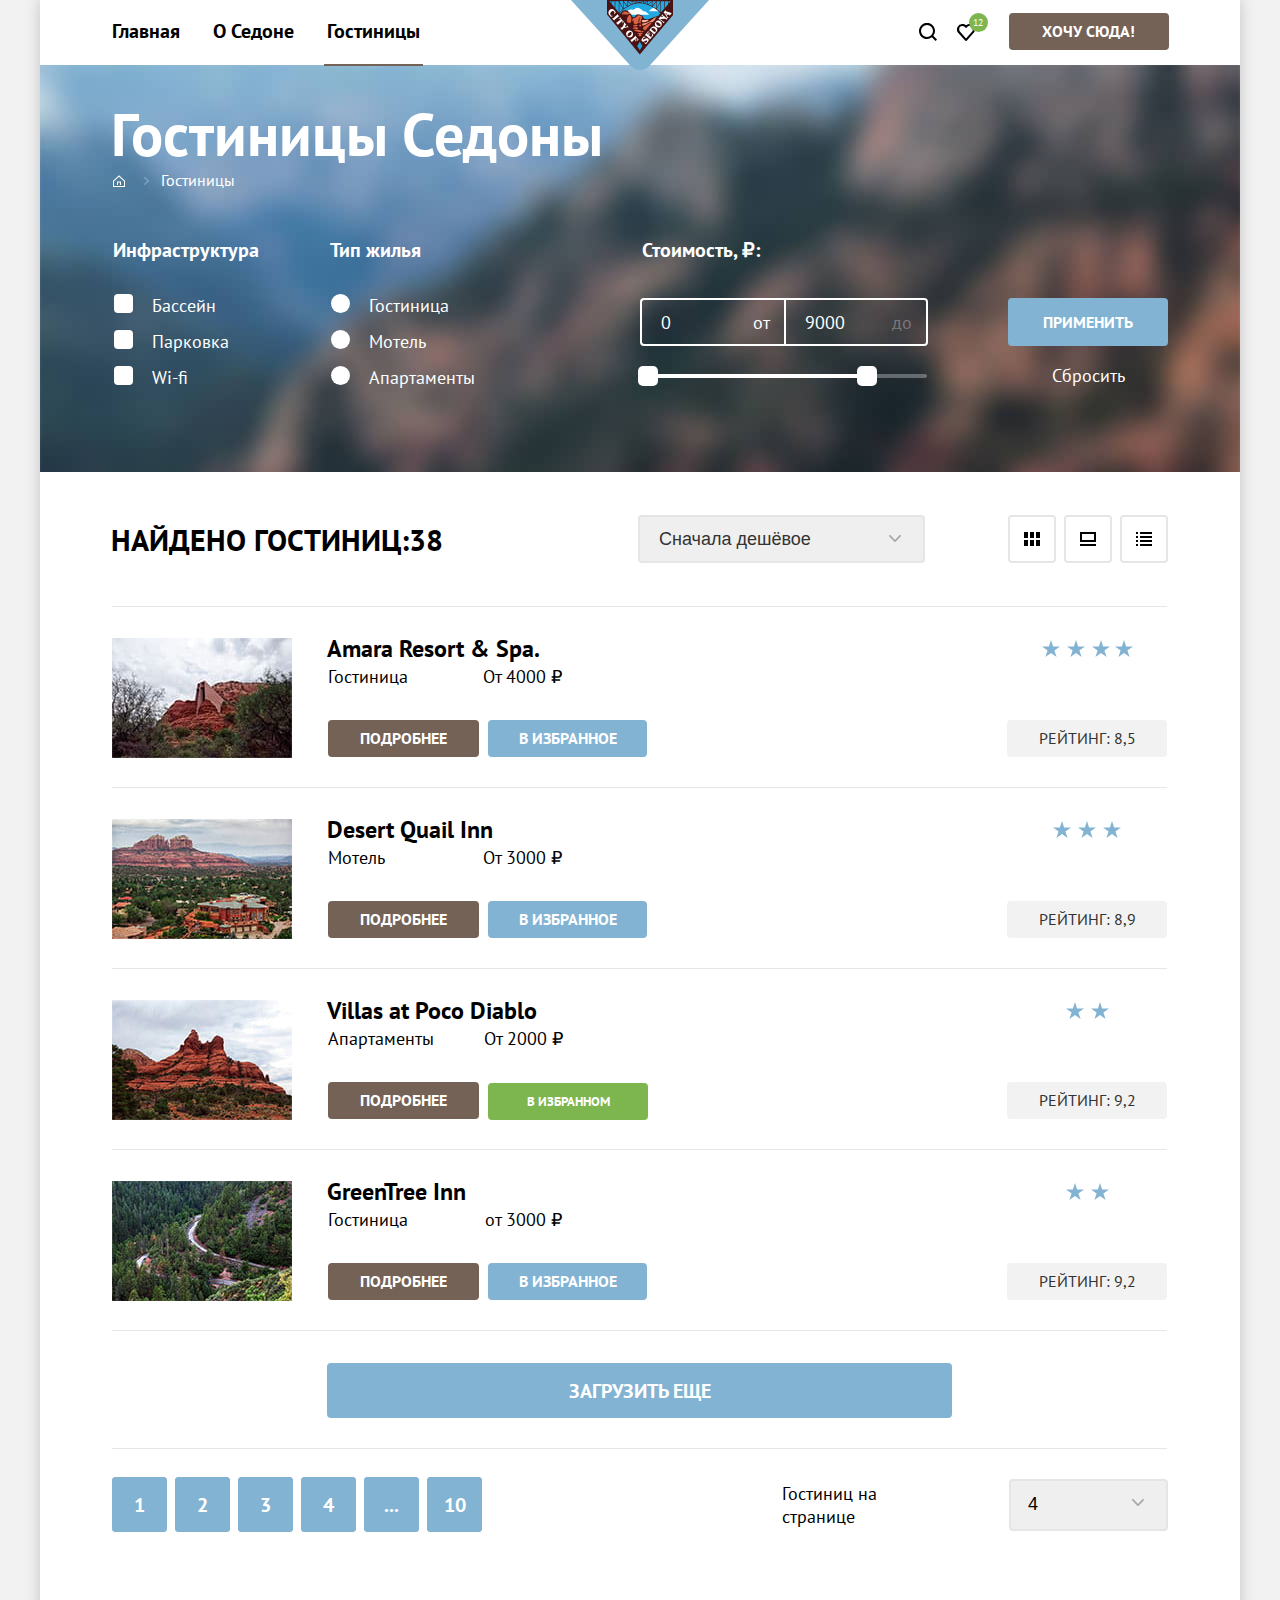
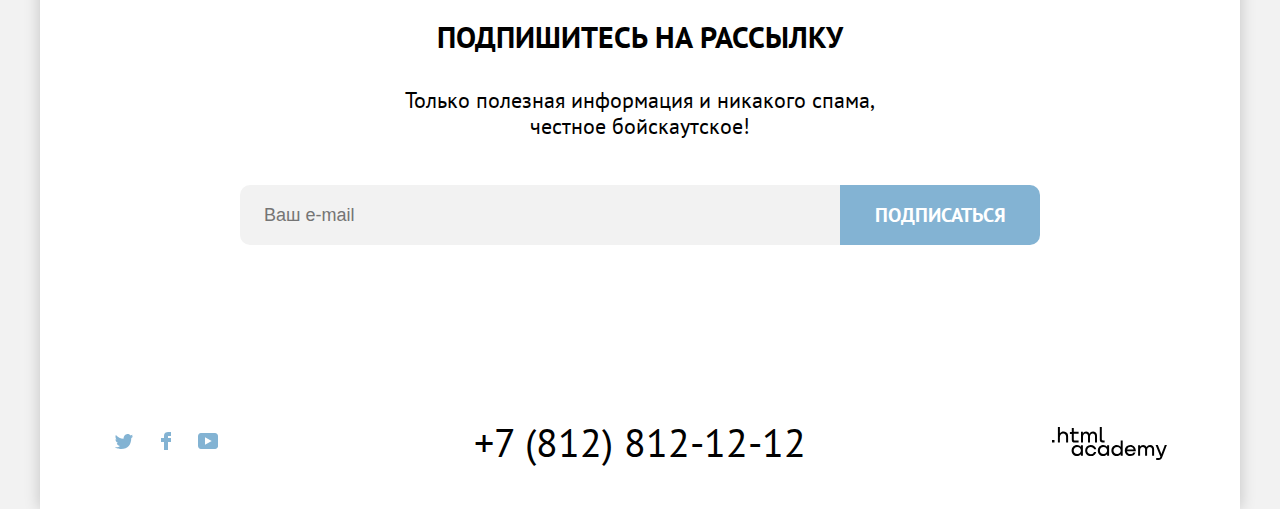
==== commit a787cfa0: "Итоговые правки Седона" ====
--- a/сatalog.html
+++ b/сatalog.html
@@ -858,7 +858,7 @@
                 >
                 <input
                   class="number-form-field modal-field"
-                  type="number"
+                  type="text"
                   id="adults"
                   name="adults"
                   value="2"
@@ -897,7 +897,7 @@
                 </label>
                 <input
                   class="number-form-field modal-field"
-                  type="number"
+                  type="text"
                   id="children"
                   name="children"
                   value="1"
--- a/styles/style.css
+++ b/styles/style.css
@@ -1,5 +1,5 @@
 @font-face {
-  font-family: "PT sans", sans-serif;
+  font-family: "PT sans";
   font-style: normal;
   font-weight: 400;
   src: url("../fonts/ptsans-400.woff2") format("woff2"),
@@ -8,15 +8,13 @@
 }
 
 @font-face {
-  font-family: "PT sans", sans-serif;
+  font-family: "PT sans";
   font-style: normal;
   font-weight: 700;
   src: url("../fonts/ptsans-700.woff2") format("woff2"),
     url("../fonts/ptsans-700.woff") format("woff");
   font-display: swap;
 }
-
-/*General*/
 
 *,
 *::before,
@@ -99,9 +97,6 @@
   list-style-type: none;
 }
 
-/*Общее конец*/
-
-/*Шапка стили*/
 .page-header {
   justify-content: center;
   display: flex;
@@ -281,9 +276,6 @@
 .like {
   position: relative;
 }
-/*Шапка стили конец!  не трогать!! */
-
-/*поповер*/
 
 .popover {
   display: flex;
@@ -476,9 +468,6 @@
   content: "";
 }
 
-/*Главная страница /главный блок*/
-
-
 .advantages-pic {
   min-height: 100%;
   margin: 0;
@@ -535,7 +524,6 @@
   width: 720px;
 }
 
-/*Главная страница/каталог*/
 .advantage {
   margin: 0;
 }
@@ -775,7 +763,6 @@
   text-transform: uppercase;
 }
 
-/*Главная/блок с формой*/
 .form-container {
   width: 800px;
   margin: 94px 200px;
@@ -916,8 +903,8 @@
   padding-right: 20px;
   padding-top: 2px;
   background: #f2f2f2;
+  border: 3px solid #83b3d300;
   border-radius: 10px 0 0 10px;
-  border: 0;
   width: 600px;
   height: 60px;
   font-size: 18px;
@@ -931,17 +918,17 @@
 }
 
 .field:focus {
-  width: 559px;
-  height: 60px;
   background: #e6e6e6;
   border: 3px solid #83b3d3;
-  outline: none;
 }
 
 .field:active {
   background: #ffffff;
-  outline: 2px solid #000000;
-  border: none;
+  border: 2px solid #000000;
+  padding-left: 22px;
+  padding-right: 20px;
+  padding-top: 2px;
+  padding-bottom: 2px;
 }
 
 .error {
@@ -990,7 +977,6 @@
 .button-load:active {
   color: rgba(255, 255, 255, 0.3);
 }
-/*footer main*/
 
 .foot-conteiner {
   display: flex;
@@ -1100,9 +1086,6 @@
   border: none;
 }
 
-/*Страница каталога*/
-
-/*Каталог/форма/шапка*/
 .inner-header {
   grid-column-start: 1;
   grid-column-end: 2;
@@ -1207,7 +1190,6 @@
 .control-label {
   line-height: 23px;
 }
-/*Чекбоксы*/
 
 .control {
   margin-bottom: 13px;
@@ -1280,7 +1262,6 @@
   appearance: none;
 }
 
-/*Рэндж слайдер*/
 .range-scale {
   width: 287px;
   position: relative;
@@ -1325,7 +1306,7 @@
   top: -8px;
   right: -10px;
 }
-/*Поля ввода макс и мин цены*/
+
 .range-wrapper-inputs {
   margin-bottom: 28px;
   margin-top: 4px;
@@ -1335,7 +1316,7 @@
 }
 
 .catalog-filter-label {
-  width: 144px;
+  min-width: 144px;
   height: 48px;
   display: flex;
   align-items: center;
@@ -1346,58 +1327,67 @@
 }
 
 .catalog-filter-label:first-child {
+  border-width: 2px 0 2px 2px;
   border-radius: 4px 0 0 4px;
-  color: rgba(255, 255, 255, 0.3);
-}
-
-.catalog-filter-label:first-child:hover .catalog-filter-label:last-child {
+  color: rgba(255, 255, 255, 1);
+}
+
+/*.catalog-filter-label:first-child:hover .catalog-filter-label:last-child {
   border-color: rgba(255, 255, 255, 0.6);
   border-left-color: rgba(255, 255, 255, 0.6);
-}
+}*/
 
 .catalog-filter-label:last-child {
   border-radius: 0 4px 4px 0;
-  border-left-color: rgba(255, 255, 255, 0.1);
-  margin-left: -2px;
+  border-width: 2px 2px 2px 2px;
+  border-left-color: rgba(255, 255, 255, 1);
   color: rgba(255, 255, 255, 0.3);
 }
 
 .min-price:hover {
+  border-width: 2px 2px 2px 2px;
   opacity: 0.6;
+  padding-left: 19px;
+  padding-right: 12px;
 }
 
 .min-price:hover + .max-price {
-  border-left: none;
-  margin-left: 0;
-}
-
-.min-price:focus {
+  border-width: 2px 2px 2px 0;
+  padding-left: 21px;
+}
+
+.min-price:focus-within {
+  border-width: 2px 0 2px 2px;
   box-shadow: 0 0 0 3px #81b3d2, inset 0 0 0 3px #81b3d2;
+  opacity: 1;
+}
+
+.min-price:focus-within + .max-price {
   z-index: 2;
-}
-
-.min-price:focus + .max-price {
-  z-index: 1;
+  border-width: 2px;
+  padding-left: 19px;
 }
 
 .min-price:active {
   background: #756257;
-  border: 2px solid #ffffff;
+  border-width: 2px 0 2px 2px;
   opacity: 1;
+  box-shadow: none;
+  padding-left: 19px;
 }
 
 .min-price:active + .max-price {
-  border-left: none;
-  margin-left: 0;
+  border-width: 2px 2px 2px 2px;
+  padding-left: 19px;
 }
 
 .max-price:hover {
+  border-width: 2px 2px 2px 2px;
   opacity: 0.6;
-  border: 2px solid #ffffff;
-  margin-left: 0;
-}
-
-.max-price:focus {
+  padding-left: 19px;
+}
+
+.max-price:focus-within {
   box-shadow: 0 0 0 3px #81b3d2, inset 0 0 0 3px #81b3d2;
   opacity: 1;
 }
@@ -1405,8 +1395,8 @@
 .max-price:active {
   opacity: 1;
   border: 2px solid #ffffff;
-  margin-left: -2px;
   background: #756257;
+  box-shadow: none;
 }
 
 .catalog-filter-input {
@@ -1430,7 +1420,6 @@
   margin: 0;
 }
 
-/*саtalog header*/
 .filter-group {
   margin: 0;
   border: 0;
@@ -1471,7 +1460,6 @@
   height: 48px;
 }
 
-/*catalog*/
 .sorting {
   display: flex;
   justify-content: space-between;
@@ -1587,7 +1575,7 @@
 .product-card-title {
   margin-top: -15px;
   margin-left: -16px;
-  display: grid;
+  display: inline-flex;
   padding: 10px 16px 10px 15px;
   min-height: 51px;
   font-weight: bold;
@@ -1628,7 +1616,6 @@
   line-height: 21px;
   text-transform: uppercase;
 }
-/*catalog button*/
 
 .product-card-link {
   display: grid;
@@ -1764,13 +1751,6 @@
   color: rgba(255, 255, 255, 0.3);
   border: none;
 }
-/*.pagination-link:visited{
-  background-color: rgba(242, 242, 242, 1);
-  color:rgba(0, 0, 0, 1);
-  border:none;
-}*/
-
-/*catalod form*/
 
 .load {
   padding: 0;
@@ -1904,8 +1884,6 @@
   color: rgba(255, 255, 255, 0.3);
   border: none;
 }
-
-/*Модальное окно*/
 
 .modal-container {
   display: flex;
@@ -2063,6 +2041,7 @@
 }
 
 .modal-field {
+  outline: 3px solid #83b3d300;
   background: #f2f2f2;
   border-radius: 4px;
   border: none;
@@ -2082,8 +2061,7 @@
 }
 
 .modal-field:active {
-  border: 2px solid #000000;
-  outline: none;
+  outline: 2px solid #000000;
 }
 
 .field-group-buttton {
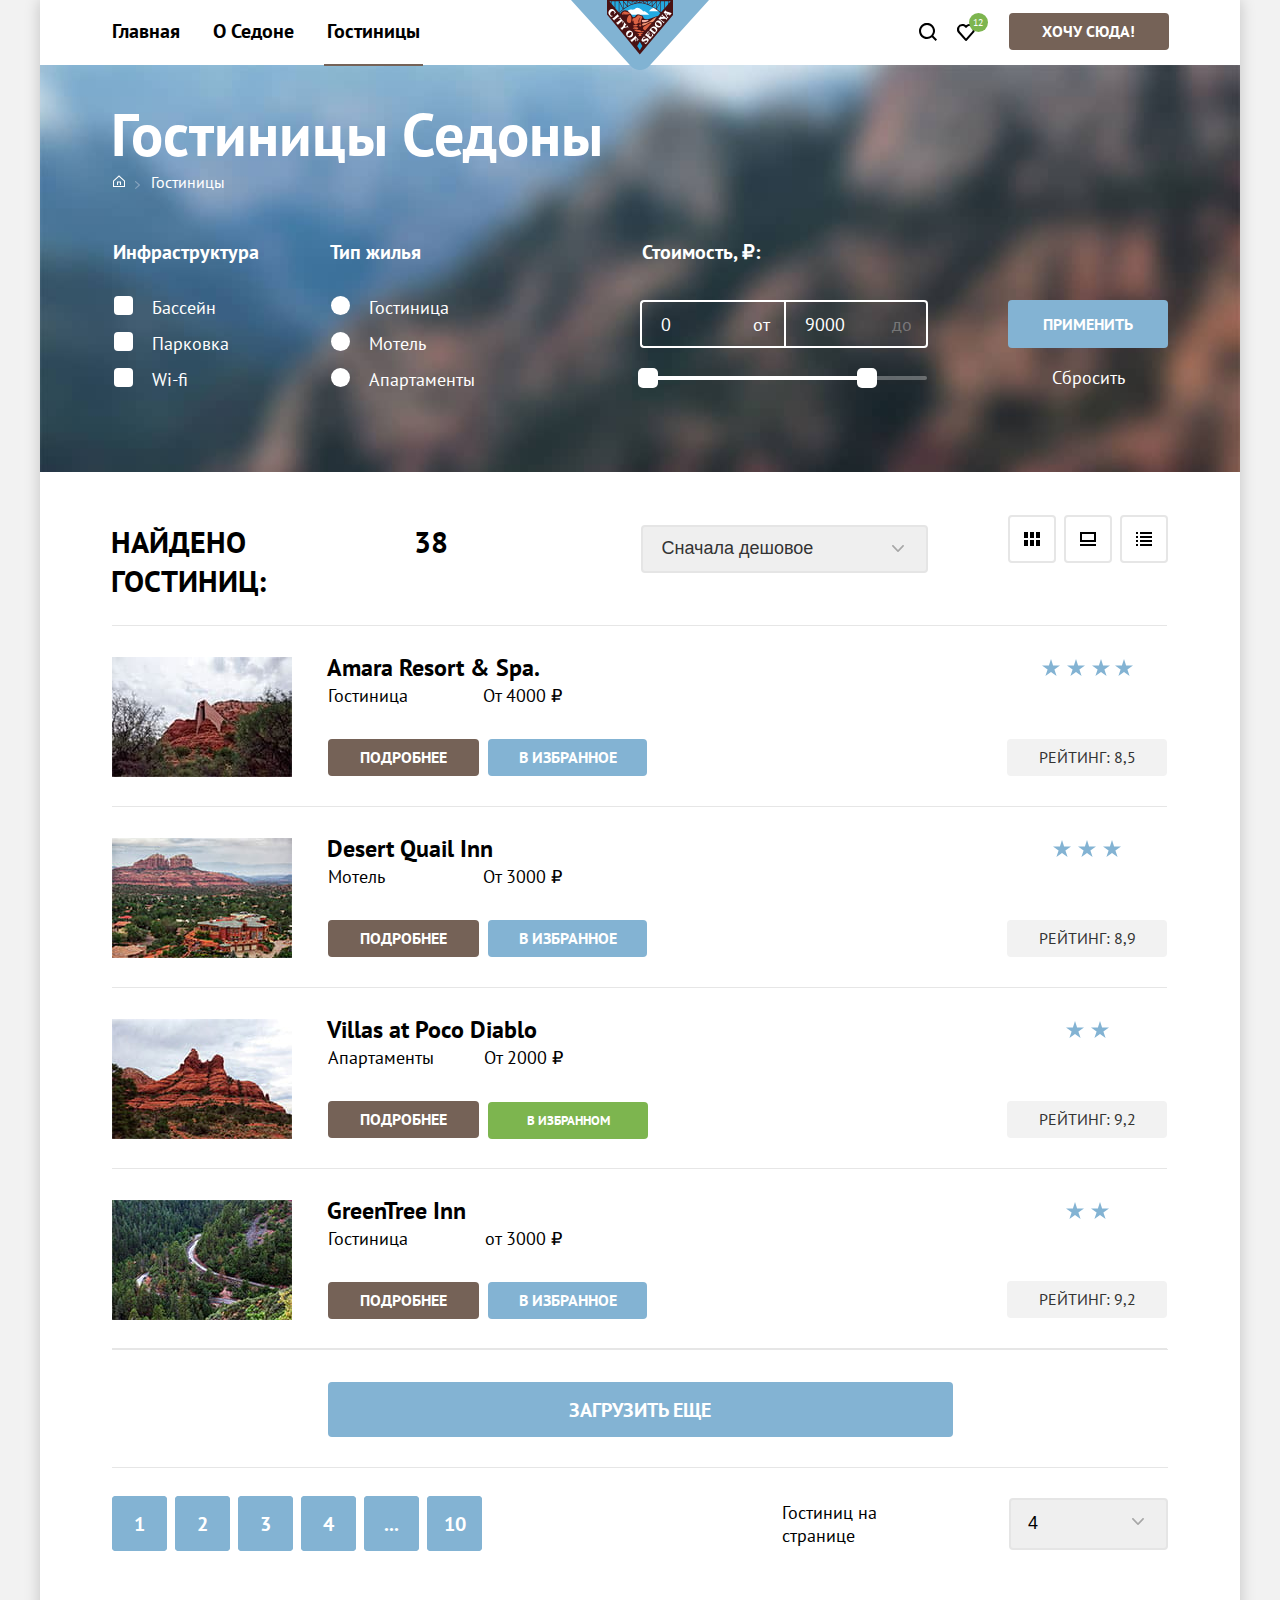
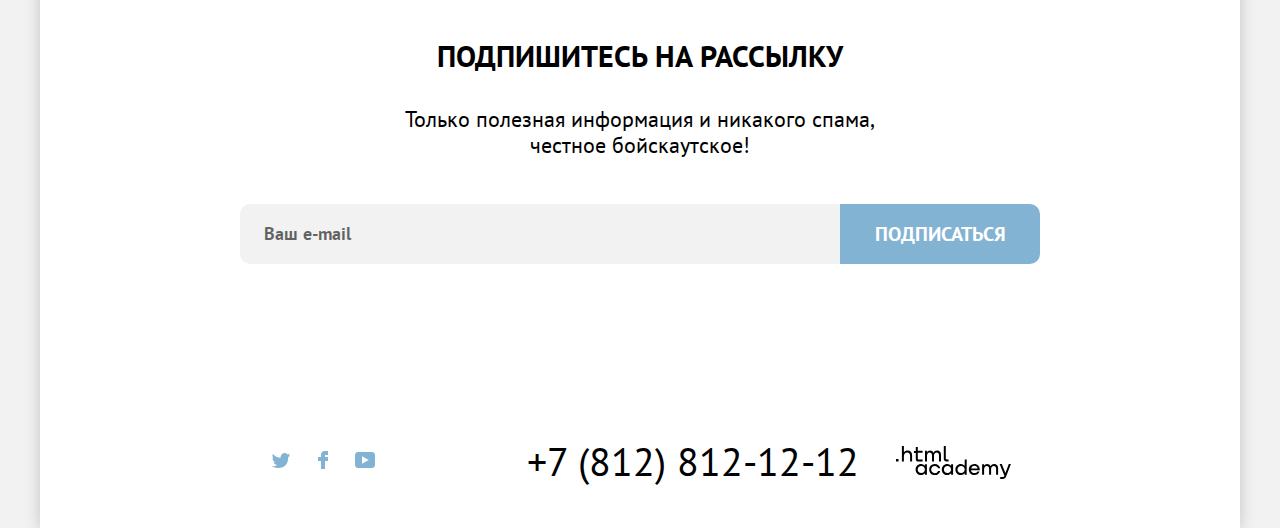
==== commit d0749a34: "Седона" ====
--- a/сatalog.html
+++ b/сatalog.html
@@ -203,7 +203,7 @@
                   </svg>
                 </a>
               </li>
-              <li class="breadcrumbs-item">
+              <li class="breadcrumbs-item maine-page">
                 <a class="breadcrumbs-link" href="#">Гостиницы </a>
               </li>
             </ul>
@@ -323,11 +323,11 @@
         </section>
         <section class="sortin-block">
           <header class="sorting">
-            <h2 class="sorting-title">Найдено гостиниц:38</h2>
+            <h2 class="sorting-title">Найдено гостиниц: <span class="search-rezults">38</span></h2>
             <form class="sorting-type">
               <label class="visually-hidden" for="sorting">Сортировка</label>
               <select class="select-control" id="sorting" name="sorting">
-                <option value="cheap">Сначала дешёвое</option>
+                <option value="cheap">Сначала дешовое</option>
                 <option value="popular">Сначала популярное</option>
                 <option value="expensive">Сначала дорогое</option>
               </select>
@@ -501,9 +501,9 @@
                   <p class="rating-form button">Рейтинг: 9,2</p>
                 </div>
               </li>
-              <li class="catalog-item-button">
+              <section class="catalog-item-button">
                 <a href="#" class="button-load link-list">Загрузить еще</a>
-              </li>
+              </section>
             </ul>
           </article>
           <footer class="form-footer">
--- a/styles/style.css
+++ b/styles/style.css
@@ -85,6 +85,9 @@
 }
 
 .page-container {
+  display: flex;
+  flex-direction: column;
+  flex-grow: 1;
   box-shadow: 0 0 15px rgba(0, 0, 0, 0.2);
   background-color: #ffffff;
   width: 1200px;
@@ -935,6 +938,10 @@
   border: 2px solid #ff5757;
 }
 
+.field:disabled {
+  opacity: 0.6;
+}
+
 .button-form {
   background-color: #83b3d3;
   padding: 0;
@@ -983,7 +990,7 @@
   align-items: flex-start;
   justify-content: space-between;
   min-height: 120px;
-  margin: 0 auto;
+  margin: auto;
   padding-left: 63px;
   padding-right: 50px;
   padding-bottom: 31px;
@@ -1132,8 +1139,8 @@
   background-image: url("../img/other/vector-breadcrumbs.svg");
   width: 5px;
   height: 8px;
-  left: 48px;
-  bottom: 12px;
+  left: 39px;
+  bottom: 10px;
   opacity: 30%;
 }
 
@@ -1143,6 +1150,11 @@
   border-radius: 4px;
   position: relative;
   margin: 0;
+}
+
+.maine-page {
+  margin-left: -10px;
+  margin-top: 2px;
 }
 
 .breadcrumbs-item:hover {
@@ -1247,10 +1259,10 @@
 
 .control-input[type="radio"]:checked + .control-mark::before {
   position: absolute;
-  top: 18%;
-  left: 20%;
-  width: 12px;
-  height: 12px;
+  top: 24%;
+  left: 24%;
+  width: 10px;
+  height: 10px;
   background-color: rgba(63, 94, 114, 1);
   border-radius: 50%;
   content: "";
@@ -1409,6 +1421,11 @@
   appearance: textfield;
 }
 
+.catalog-filter-input:disabled {
+  opacity: 0.6;
+}
+
+
 :focus-visible {
   outline: none;
   outline-style: none;
@@ -1445,14 +1462,18 @@
 }
 
 .sorting-title {
-  display: grid;
+  display: flex;
   place-content: center;
-  margin: 0 152px 0 0;
+  margin: 25px 152px 0 0;
   max-width: 337px;
   font-weight: bold;
   font-size: 30px;
   line-height: 39px;
   text-transform: uppercase;
+}
+
+.search-rezults {
+  padding-left: 6px;
 }
 
 .button-light {
@@ -1558,9 +1579,11 @@
 .catalog-item-button {
   border-top: 1px solid #e6e6e6;
   padding-top: 31px;
+  min-width: 1056px;
   min-height: 116px;
   display: flex;
   flex-direction: column;
+  border-bottom: 1px solid #E6E6E6;
 }
 
 .rating-product {
@@ -1648,7 +1671,9 @@
 .pagination {
   padding: 0;
   display: flex;
+  flex-wrap: wrap;
   gap: 8px;
+  max-width: 370px;
 }
 
 .button-selected {
@@ -2083,6 +2108,19 @@
   padding: 1px 16px 2px 18px;
 }
 
+.auth-form-field:disabled {
+  opacity: 0.6;
+}
+
+input::placeholder {
+  font-family: "PT Sans", sans-serif;
+  font-style: normal;
+  font-weight: bold;
+  font-size: 18px;
+  line-height: 40px;
+  color: rgba(0, 0, 0, 0.6);
+}
+
 .more-less {
   display: flex;
   justify-content: space-between;
@@ -2137,6 +2175,10 @@
   padding: 0 61px;
   width: 133px;
   height: 50px;
+}
+
+.number-form-field :disabled {
+  opacity: 0.6;
 }
 
 .date {
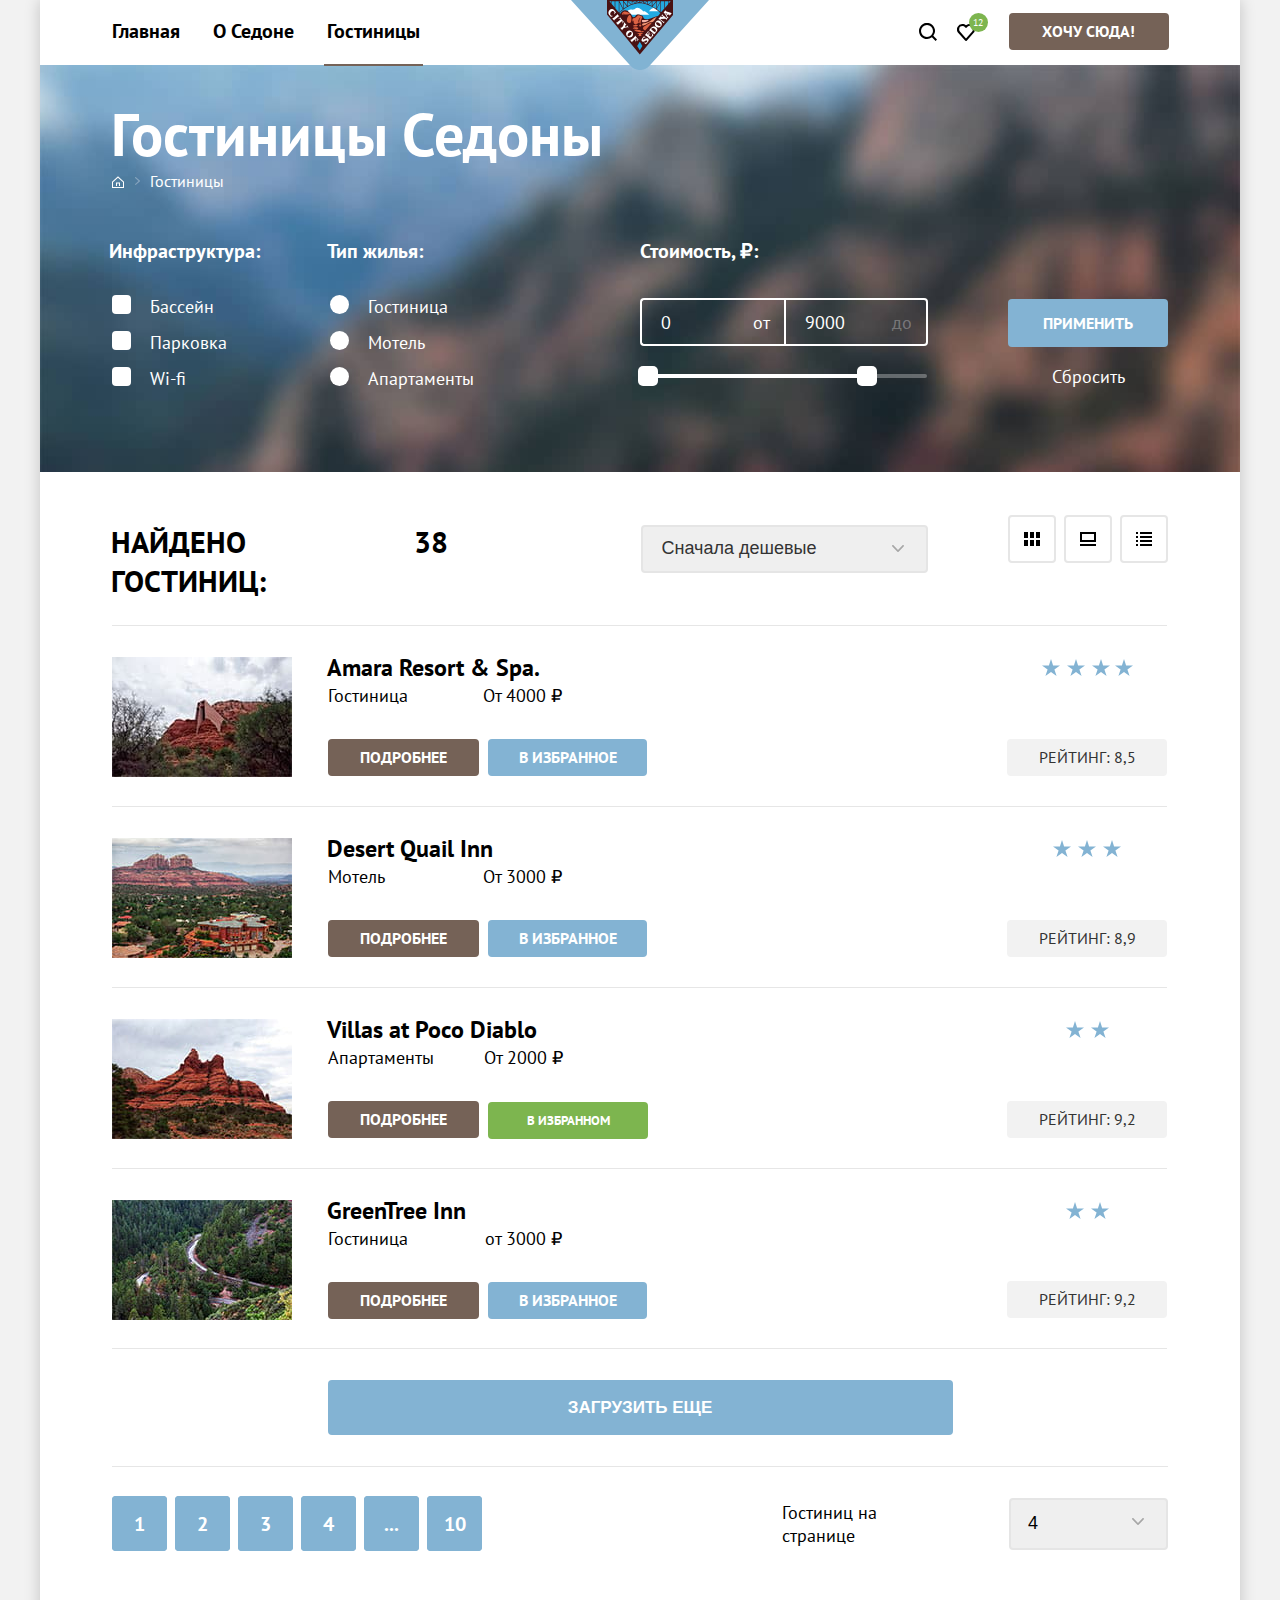
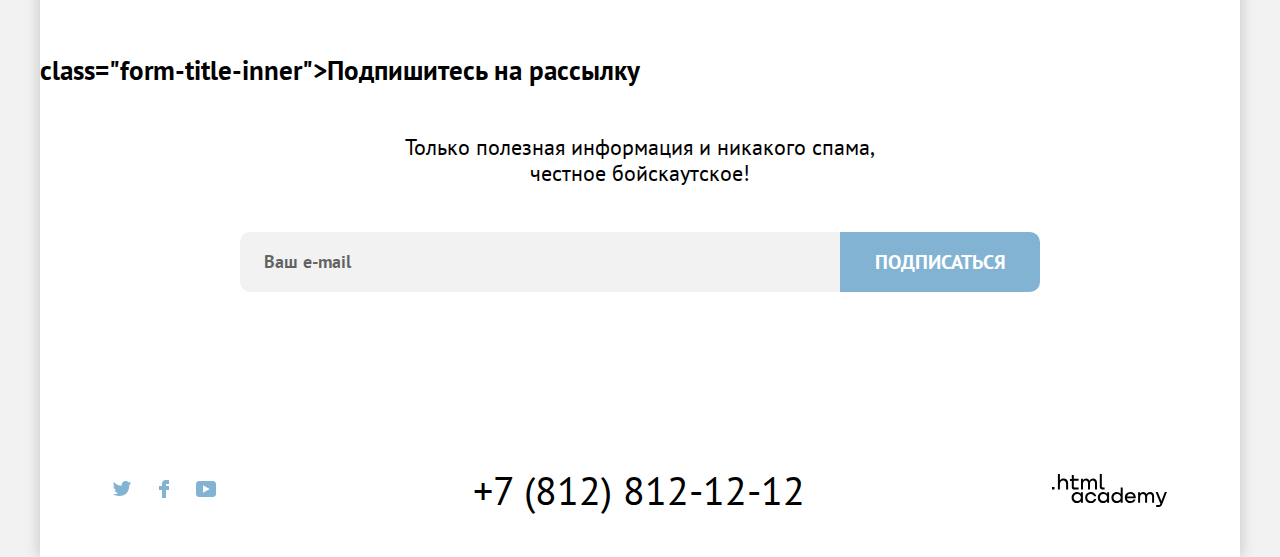
==== commit 08328ff0: "Седона правки три для защиты" ====
--- a/сatalog.html
+++ b/сatalog.html
@@ -6,7 +6,12 @@
     <meta name="viewport" content="width=device-width, initial-scale=1.0" />
     <title>Седона.Каталог</title>
     <link rel="stylesheet" href="styles/style.css" />
-    <link rel="icon" href="../img/png/favicon.png" type="image/png" />
+    <link
+      rel="icon"
+      href="img/png/favicon.png"
+      type="image/png"
+      sizes="32x32"
+    />
   </head>
   <body class="inner">
     <div class="page-container">
@@ -101,7 +106,7 @@
                           <p class="popover-discribtion">Мотель</p>
                         </div>
                       </a>
-                      <button class="delete">
+                      <button class="delete" type="button">
                         <svg
                           class="delete-svg"
                           aria-hidden="true"
@@ -143,7 +148,7 @@
                           <p class="popover-discribtion">Апартаменты</p>
                         </div>
                       </a>
-                      <button class="delete">
+                      <button class="delete" type="button">
                         <svg
                           class="delete-svg"
                           width="16"
@@ -183,7 +188,7 @@
         <h2 class="visually-hidden">Список гостиниц Седоны</h2>
         <section class="catalog-products">
           <header class="inner-header">
-            <h3 class="inner-header-title">Гостиницы Седоны</h3>
+            <h1 class="inner-header-title">Гостиницы Седоны</h1>
             <ul class="breadcrumbs">
               <li class="breadcrumbs-item">
                 <a class="breadcrumbs-link" href="index.html">
@@ -203,7 +208,7 @@
                   </svg>
                 </a>
               </li>
-              <li class="breadcrumbs-item maine-page">
+              <li class="breadcrumbs-item">
                 <a class="breadcrumbs-link" href="#">Гостиницы </a>
               </li>
             </ul>
@@ -214,7 +219,7 @@
             method="get"
           >
             <fieldset class="filter-group">
-              <legend class="filter-title">Инфраструктура</legend>
+              <legend class="filter-title">Инфраструктура:</legend>
               <label class="control">
                 <input
                   class="control-input"
@@ -240,7 +245,7 @@
               </label>
             </fieldset>
             <fieldset class="filter-group">
-              <legend class="filter-title">Тип жилья</legend>
+              <legend class="filter-title">Тип жилья:</legend>
               <label class="control">
                 <input
                   class="control-input"
@@ -296,9 +301,7 @@
               </div>
               <div class="range">
                 <div class="range-scale">
-                  <div  class="range-bar"
-                        style= "left: 0;
-                                width: 227px;">
+                  <div class="range-bar" style="left: 0; width: 227px">
                     <button class="range-toggle toggle-min" type="button">
                       <span class="visually-hidden"
                         >Изменить минимальную цену.</span
@@ -323,11 +326,13 @@
         </section>
         <section class="sortin-block">
           <header class="sorting">
-            <h2 class="sorting-title">Найдено гостиниц: <span class="search-rezults">38</span></h2>
+            <h2 class="sorting-title">
+              Найдено гостиниц: <span class="search-rezults">38</span>
+            </h2>
             <form class="sorting-type">
               <label class="visually-hidden" for="sorting">Сортировка</label>
               <select class="select-control" id="sorting" name="sorting">
-                <option value="cheap">Сначала дешовое</option>
+                <option value="cheap">Сначала дешевые</option>
                 <option value="popular">Сначала популярное</option>
                 <option value="expensive">Сначала дорогое</option>
               </select>
@@ -395,7 +400,9 @@
                     Гостиница <span>Oт 4000 ₽</span>
                   </p>
                   <a href="#" class="button button-detailed">Подробнее</a>
-                  <button class="button button-favourites">В избранное</button>
+                  <button class="button button-favourites" type="button">
+                    В избранное
+                  </button>
                 </div>
                 <div class="rating-product">
                   <img
@@ -426,7 +433,9 @@
                     Мотель <span>От 3000 ₽</span>
                   </p>
                   <a href="#" class="button button-detailed">Подробнее</a>
-                  <button class="button button-favourites">в избранное</button>
+                  <button class="button button-favourites" type="button">
+                    в избранное
+                  </button>
                 </div>
                 <div class="rating-product">
                   <img
@@ -457,7 +466,9 @@
                     Апартаменты <span>Oт 2000 ₽</span>
                   </p>
                   <a href="#" class="button button-detailed">Подробнее</a>
-                  <button class="button button-selected">в избранном</button>
+                  <button class="button button-selected" type="button">
+                    в избранном
+                  </button>
                 </div>
                 <div class="rating-product">
                   <img
@@ -488,7 +499,9 @@
                     Гостиница <span>от 3000 ₽</span>
                   </p>
                   <a href="#" class="button button-detailed">Подробнее</a>
-                  <button class="button button-favourites">в избранное</button>
+                  <button class="button button-favourites" type="button">
+                    в избранное
+                  </button>
                 </div>
                 <div class="rating-product">
                   <img
@@ -501,10 +514,10 @@
                   <p class="rating-form button">Рейтинг: 9,2</p>
                 </div>
               </li>
-              <section class="catalog-item-button">
-                <a href="#" class="button-load link-list">Загрузить еще</a>
-              </section>
             </ul>
+            <p class="catalog-item-button">
+              <button class="button-load" type="button">Загрузить еще</button>
+            </p>
           </article>
           <footer class="form-footer">
             <ul class="pagination link">
@@ -548,7 +561,7 @@
           </footer>
         </section>
         <section class="form-inner">
-          <h3 class="form-title-inner">Подпишитесь на рассылку</h3>
+          <h2>class="form-title-inner">Подпишитесь на рассылку</h2>
           <p class="form-text-inner">
             Только полезная информация и никакого спама, честное бойскаутское!
           </p>
@@ -557,9 +570,8 @@
             action="https://echo.htmlacademy.ru/"
             method="POST"
           >
-            <label for="appointment-mail"></label>
-            <!--Класс .error для ошибки-->
             <input
+              required
               class="field"
               type="email"
               name="appointment-mail"
@@ -711,7 +723,7 @@
     </div>
     <div class="modal-container" hidden>
       <div class="modal modal-auth">
-        <button class="modal-close-button">
+        <button class="modal-close-button" type="button">
           <svg
             width="13"
             height="13"
@@ -740,10 +752,12 @@
                 >Дата заезда:</label
               >
               <input
+                required
                 class="auth-form-field modal-field error right"
                 type="text"
                 id="auth-date-start"
                 name="date-start"
+                placeholder="Укажите дату"
                 value="27 апреля 2020"
               />
               <button class="field-group-buttton" type="button">
@@ -779,17 +793,23 @@
                   />
                 </svg>
               </button>
+              <span class="date-form-error"
+                >Мы не можем отправить вас в прошлое.</span
+              >
             </div>
-            <p class="date-form-error">Мы не можем отправить вас в прошлое.</p>
             <div class="date">
-              <label class="modal-form form-date" for="auth-date-end"
+              <label
+                class="modal-form form-date form-date-start"
+                for="auth-date-end"
                 >Дата выезда:</label
               >
               <input
+                required
                 class="auth-form-field modal-field error right"
                 type="text"
                 id="auth-date-end"
                 name="data-end"
+                placeholder="Укажите дату"
                 value="1 сентября 2021"
               />
               <button class="field-group-buttton" type="button">
@@ -825,10 +845,10 @@
                   />
                 </svg>
               </button>
+              <span class="date-form-right">
+                На эти даты есть свободные номера. Пока есть.
+              </span>
             </div>
-            <p class="date-form-right">
-              На эти даты есть свободные номера. Пока есть.
-            </p>
             <div class="number-form-box">
               <div class="number-form">
                 <button class="button-more-less more" type="button">
@@ -857,6 +877,7 @@
                   >Взрослые:</label
                 >
                 <input
+                  required
                   class="number-form-field modal-field"
                   type="text"
                   id="adults"
@@ -896,6 +917,7 @@
                   </span>
                 </label>
                 <input
+                  required
                   class="number-form-field modal-field"
                   type="text"
                   id="children"
--- a/styles/style.css
+++ b/styles/style.css
@@ -955,13 +955,14 @@
 }
 
 .button-load {
-  margin: 1px auto 30px auto;
+  margin: 0 auto 31px auto;
   min-width: 625px;
   min-height: 55px;
+  border: none;
   color: #ffffff;
   background-color: #83b3d3;
   font-weight: bold;
-  font-size: 20px;
+  font-size: 17px;
   line-height: 26px;
   display: flex;
   align-items: center;
@@ -990,11 +991,11 @@
   align-items: flex-start;
   justify-content: space-between;
   min-height: 120px;
-  margin: auto;
-  padding-left: 63px;
+  margin: auto 0;
+  padding-left: 61px;
   padding-right: 50px;
   padding-bottom: 31px;
-  padding-top: 36px;
+  padding-top: 37px;
 }
 
 .foot-list {
@@ -1104,7 +1105,7 @@
 }
 
 .catalog-filter {
-  padding: 0 72px 63px 71px;
+  padding: 0 72px 63px 69px;
   margin-top: -5px;
   gap: 67px;
   grid-template-columns: auto 1fr 350px 160px;
@@ -1124,48 +1125,41 @@
   position: relative;
   width: 146px;
   margin: 0;
-  margin-left: -15px;
-  margin-top: -9px;
-  display: flex;
+  margin-left: -7px;
+  margin-top: -8px;
+  display: flex;
+  align-items: center;
   list-style-type: none;
   padding: 0;
   gap: 10px;
 }
 
-.breadcrumbs::after {
+.breadcrumbs-item {
+  position: relative;
+  margin: 0;
+}
+
+.breadcrumbs-item:not(:last-child)::after {
   display: block;
   position: absolute;
   content: "";
   background-image: url("../img/other/vector-breadcrumbs.svg");
   width: 5px;
   height: 8px;
-  left: 39px;
+  left: 31px;
   bottom: 10px;
   opacity: 30%;
 }
 
-.breadcrumbs-item {
-  padding: 0 6px;
-  border: 3px solid rgba(131, 179, 211, 0);
-  border-radius: 4px;
-  position: relative;
-  margin: 0;
-}
-
-.maine-page {
-  margin-left: -10px;
-  margin-top: 2px;
-}
-
-.breadcrumbs-item:hover {
+.breadcrumbs-link:hover {
   opacity: 0.6;
 }
 
-.breadcrumbs-item:focus-within {
+.breadcrumbs-link:focus {
   border: 3px solid rgba(131, 179, 211, 1);
 }
 
-.breadcrumbs-item:active {
+.breadcrumbs-link:active {
   opacity: 0.3;
 }
 
@@ -1190,10 +1184,14 @@
   text-decoration: none;
   font-size: 16px;
   line-height: 21px;
+  padding: 3px 5px 3px 5px;
+  border: 3px solid rgba(131, 179, 211, 0);
+  border-radius: 4px;
 }
 
 .filter-title {
   margin-bottom: 31px;
+  padding: 0;
   font-weight: bold;
   font-size: 20px;
   line-height: 26px;
@@ -1321,7 +1319,7 @@
 
 .range-wrapper-inputs {
   margin-bottom: 28px;
-  margin-top: 4px;
+  margin-top: 3px;
   display: flex;
 
   border-radius: 4px;
@@ -1424,7 +1422,6 @@
 .catalog-filter-input:disabled {
   opacity: 0.6;
 }
-
 
 :focus-visible {
   outline: none;
@@ -1556,7 +1553,7 @@
 }
 
 .catalog-list {
-  margin: -20px 73px 10px 32px;
+  margin: -20px 73px 0 32px;
   display: flex;
   flex-direction: column;
 }
@@ -1577,13 +1574,13 @@
 }
 
 .catalog-item-button {
-  border-top: 1px solid #e6e6e6;
+  margin: auto;
   padding-top: 31px;
-  min-width: 1056px;
+  max-width: 1056px;
   min-height: 116px;
   display: flex;
   flex-direction: column;
-  border-bottom: 1px solid #E6E6E6;
+  border-bottom: 1px solid #e6e6e6;
 }
 
 .rating-product {
@@ -1664,7 +1661,7 @@
   align-items: center;
   display: flex;
   justify-content: space-between;
-  margin: 0 72px 0 72px;
+  margin: 11px 72px 0 72px;
   width: 1056px;
 }
 
@@ -1857,7 +1854,7 @@
 }
 
 .form-text-inner {
-  margin: 32px auto 26px auto;
+  margin: 30px auto 26px auto;
   width: 500px;
   font-size: 22px;
   line-height: 26px;
@@ -1990,9 +1987,13 @@
 }
 
 .form-date {
-  margin-top: 6px;
+  margin-right: 50px;
   width: 155px;
   min-height: 50px;
+}
+
+.form-date-start {
+  margin-right: 47px;
 }
 
 .count-adults {
@@ -2087,12 +2088,13 @@
 
 .modal-field:active {
   outline: 2px solid #000000;
+  background: #ffffff;
 }
 
 .field-group-buttton {
   position: absolute;
-  top: 18px;
-  right: 19px;
+  top: 16px;
+  right: 89px;
   width: 15px;
   height: 15px;
   border: none;
@@ -2162,13 +2164,13 @@
 }
 
 .more {
-  left: 253px;
-  top: 14px;
+  left: 249px;
+  top: 11px;
 }
 
 .less {
-  top: 15px;
-  left: 164px;
+  top: 11px;
+  left: 169px;
 }
 
 .number-form-field {
@@ -2183,10 +2185,9 @@
 
 .date {
   margin-left: 69px;
+  margin-bottom: 8px;
   position: relative;
-  max-width: 575px;
-  min-height: 50px;
-  display: flex;
+  min-height: 79px;
   align-items: center;
 }
 
@@ -2199,7 +2200,7 @@
   color: #ff5757;
   width: 420px;
   min-height: 29px;
-  margin: -11px 0 5px 224px;
+  margin: -9px 0 5px 157px;
 }
 
 .date-form-right {
@@ -2208,16 +2209,16 @@
   font-size: 16px;
   line-height: 40px;
   align-items: center;
-  color: #333333;
+  color: #000000;
   width: 420px;
   min-height: 29px;
-  margin: -10px 0 6px 224px;
+  margin: -8px 0 5px 157px;
 }
 
 .number-form-box {
   margin-left: 70px;
   display: flex;
-  margin-bottom: 40px;
+  margin-bottom: 43px;
 }
 
 .number-form {
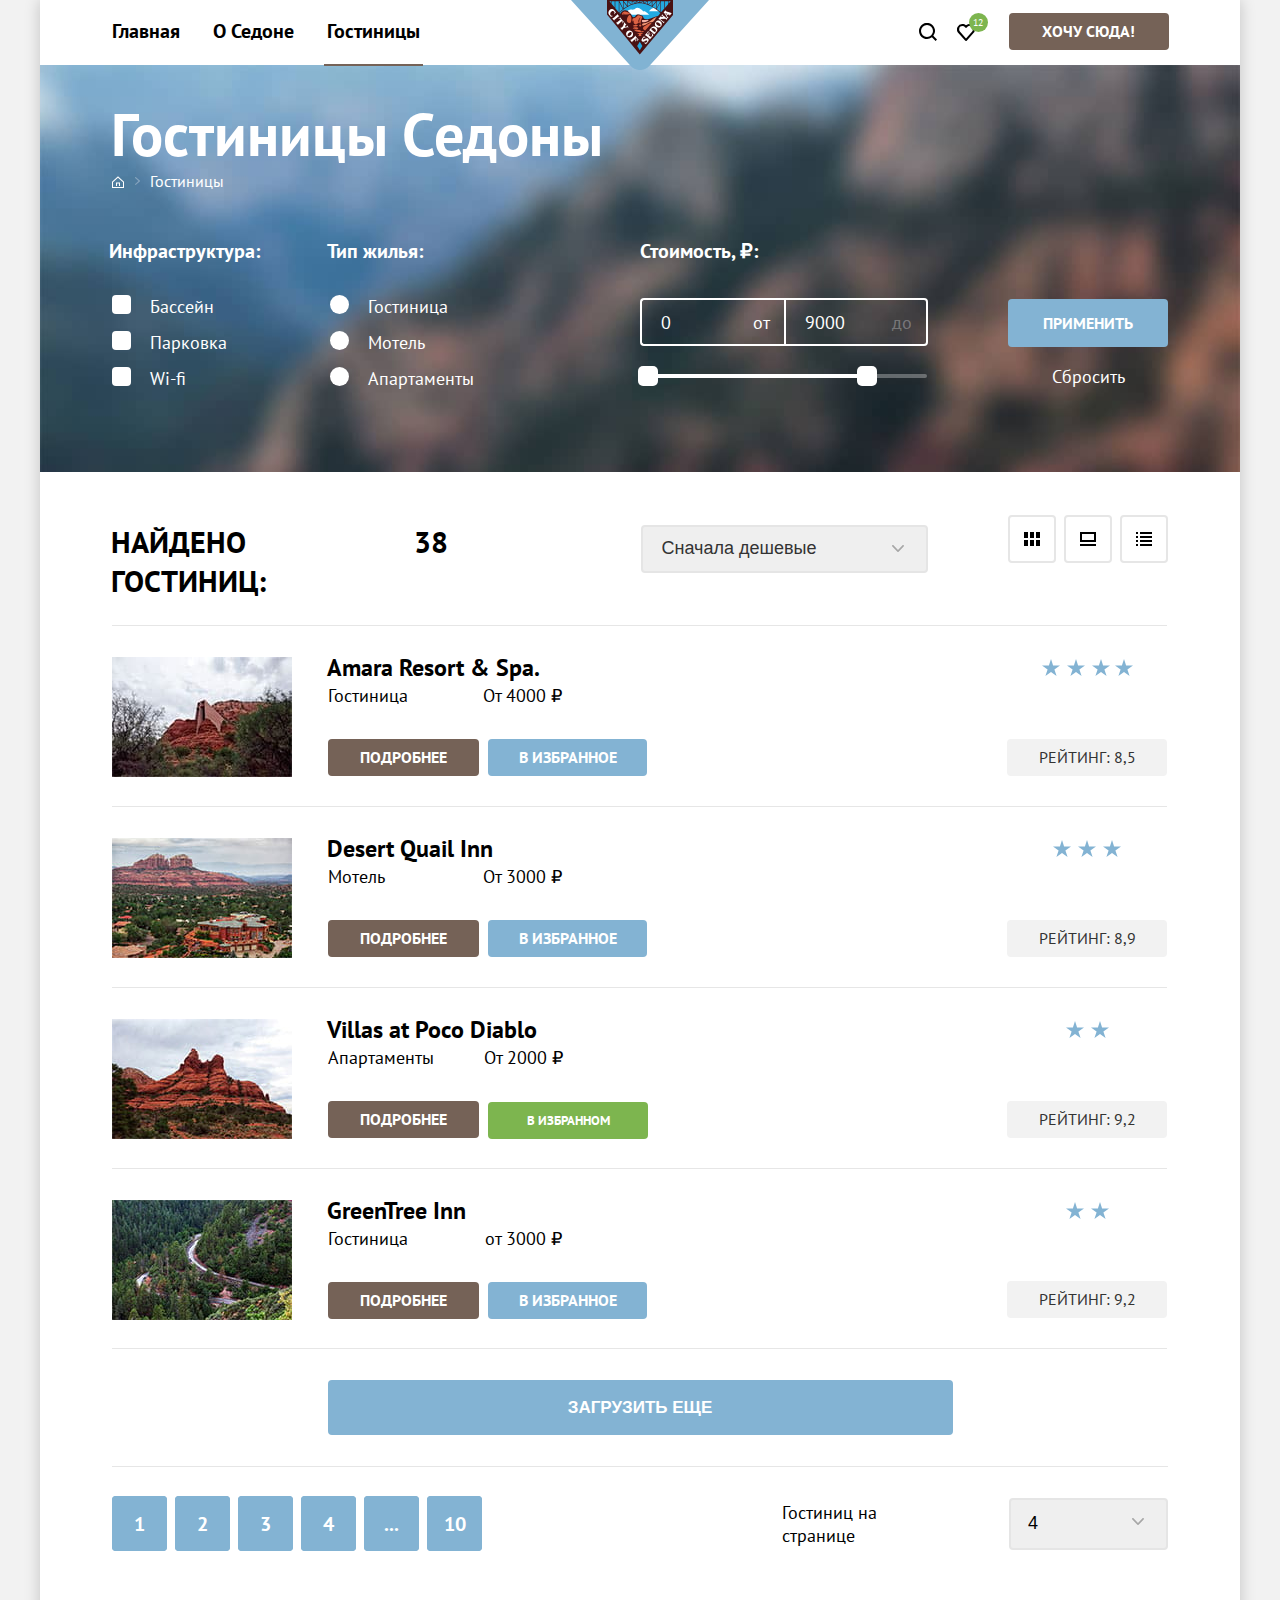
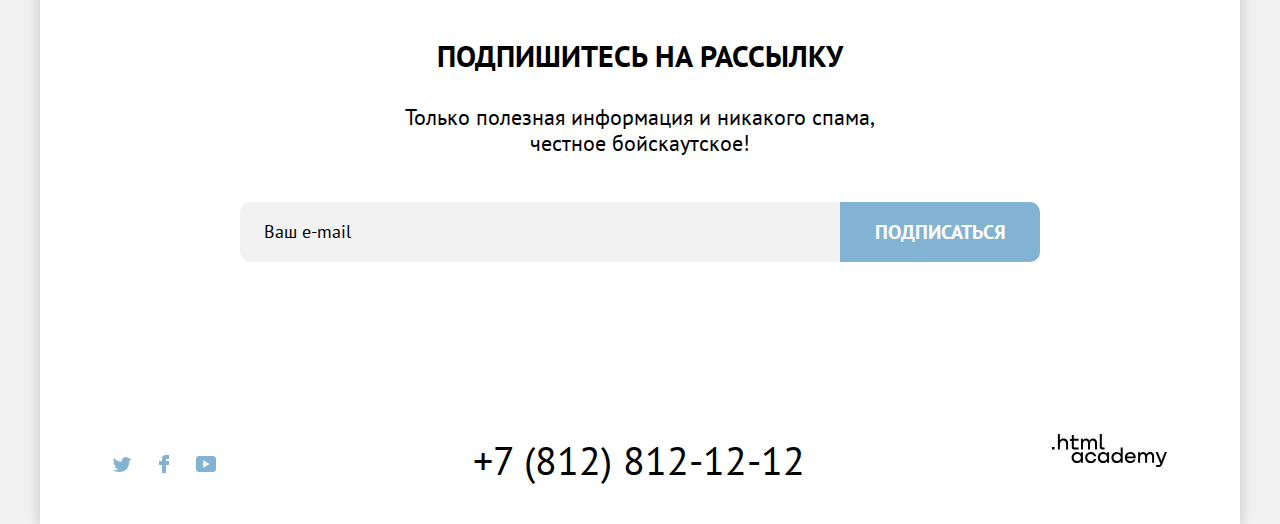
==== commit 2a7d710f: "Седона 23.11.21" ====
--- a/сatalog.html
+++ b/сatalog.html
@@ -301,7 +301,8 @@
               </div>
               <div class="range">
                 <div class="range-scale">
-                  <div class="range-bar" style="left: 0; width: 227px">
+                  <div class="range-bar" style="left: 0;
+                                                width: 227px;">
                     <button class="range-toggle toggle-min" type="button">
                       <span class="visually-hidden"
                         >Изменить минимальную цену.</span
@@ -561,7 +562,7 @@
           </footer>
         </section>
         <section class="form-inner">
-          <h2>class="form-title-inner">Подпишитесь на рассылку</h2>
+          <h2 class="form-title-inner">Подпишитесь на рассылку</h2>
           <p class="form-text-inner">
             Только полезная информация и никакого спама, честное бойскаутское!
           </p>
--- a/styles/style.css
+++ b/styles/style.css
@@ -916,6 +916,14 @@
   font-weight: normal;
 }
 
+.field::placeholder {
+  color: rgba(0, 0, 0, 1);
+  font-style: normal;
+  font-weight: normal;
+  font-size: 18px;
+  line-height: 26px;
+}
+
 .field:hover {
   background: #e6e6e6;
 }
@@ -988,14 +996,14 @@
 
 .foot-conteiner {
   display: flex;
-  align-items: flex-start;
+  align-items: flex-end;
   justify-content: space-between;
   min-height: 120px;
-  margin: auto 0;
+  margin: 0;
   padding-left: 61px;
   padding-right: 50px;
-  padding-bottom: 31px;
-  padding-top: 37px;
+  padding-bottom: 39px;
+  padding-top: 26px;
 }
 
 .foot-list {
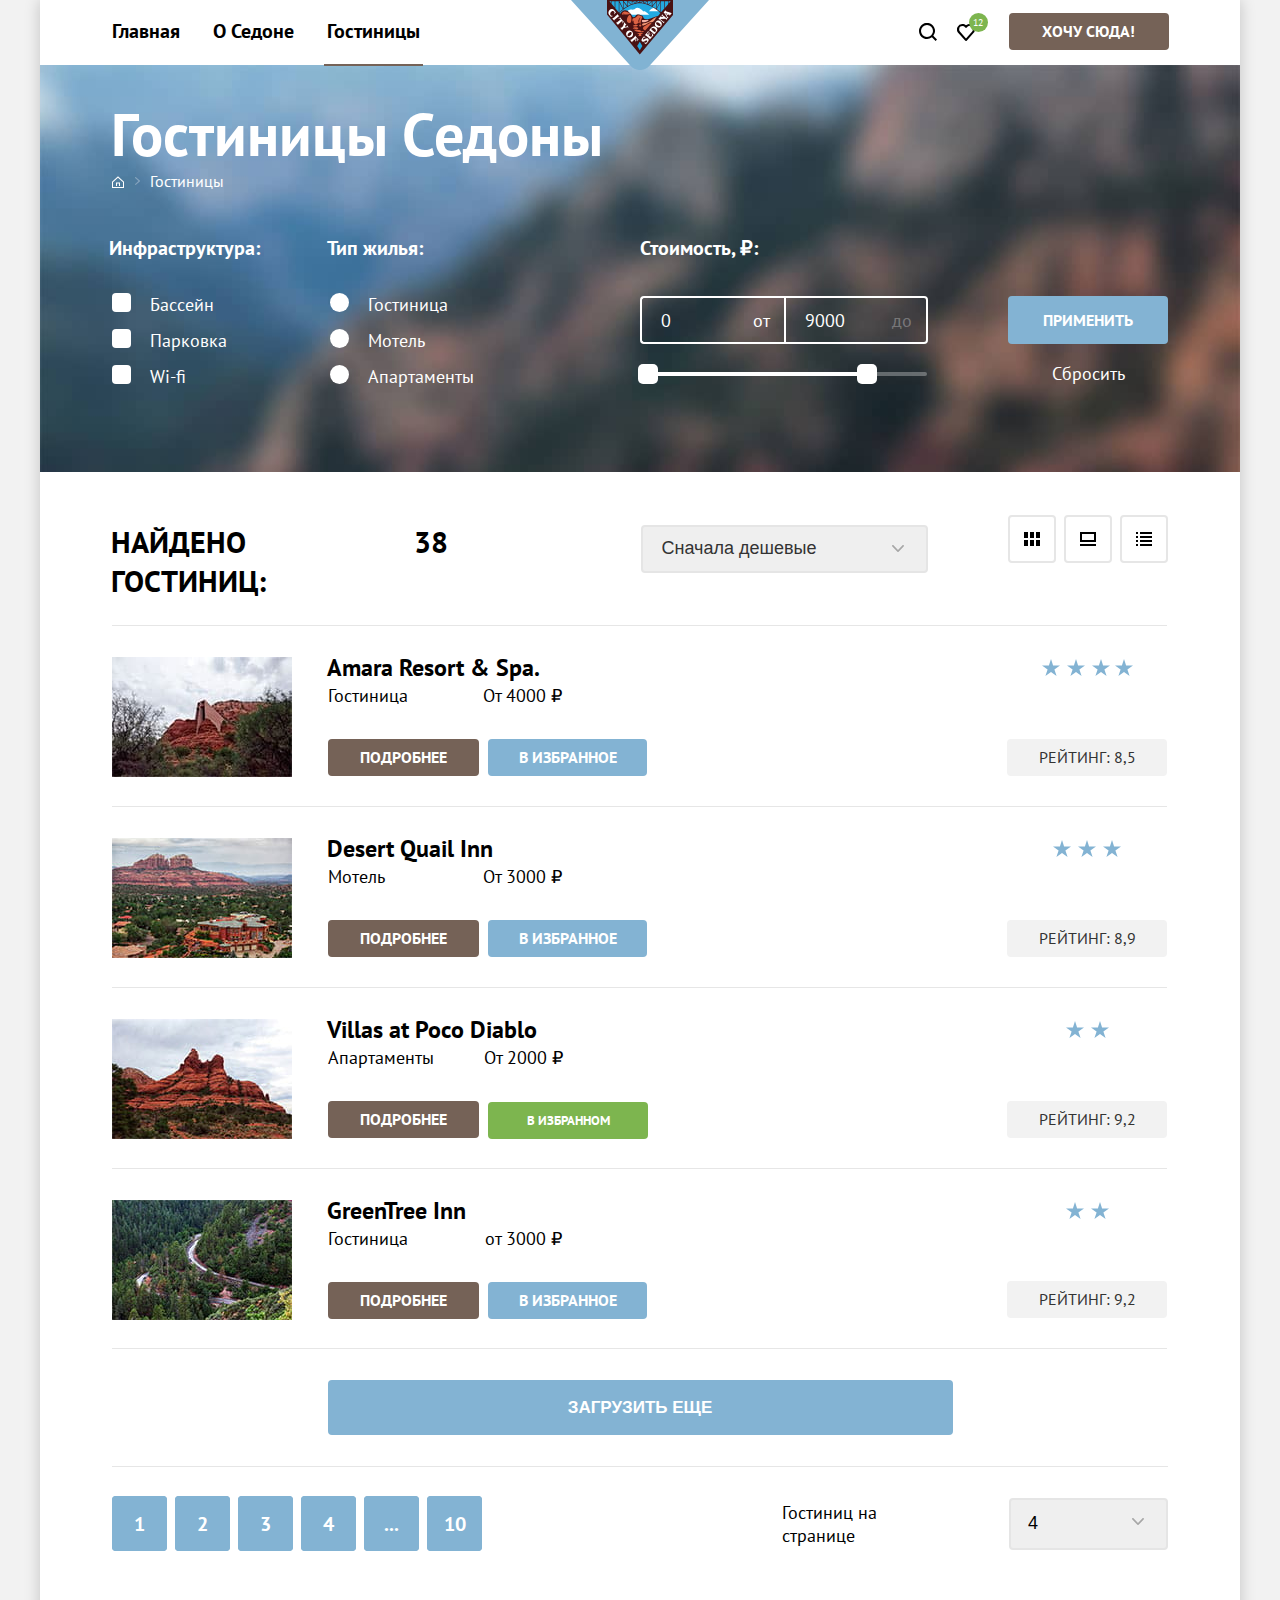
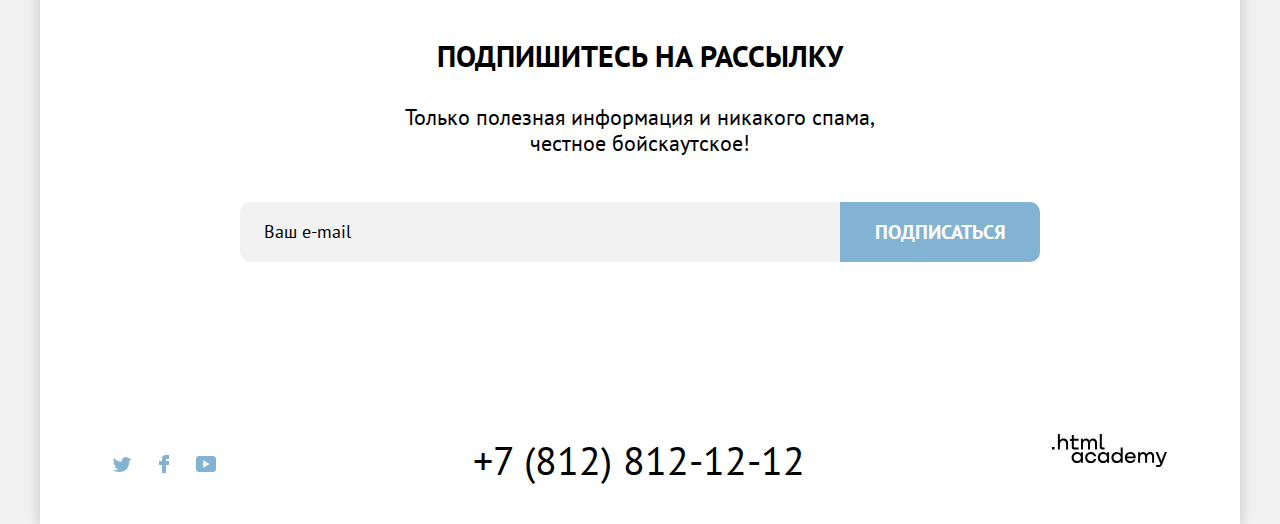
==== commit 26ca7329: "Итоговые правки для защиты" ====
--- a/сatalog.html
+++ b/сatalog.html
@@ -185,10 +185,11 @@
         </nav>
       </header>
       <main class="main-inner">
+        <h1 class="visually-hidden"> Каталог гостиниц Седоны</h1>
         <h2 class="visually-hidden">Список гостиниц Седоны</h2>
         <section class="catalog-products">
           <header class="inner-header">
-            <h1 class="inner-header-title">Гостиницы Седоны</h1>
+            <h2 class="inner-header-title">Гостиницы Седоны</h2>
             <ul class="breadcrumbs">
               <li class="breadcrumbs-item">
                 <a class="breadcrumbs-link" href="index.html">
--- a/styles/style.css
+++ b/styles/style.css
@@ -1109,7 +1109,7 @@
   grid-row-end: 1;
   width: 628px;
   padding-top: 30px;
-  margin: 0 0 45px 71px;
+  margin: 0 0 42px 71px;
 }
 
 .catalog-filter {
@@ -1198,7 +1198,7 @@
 }
 
 .filter-title {
-  margin-bottom: 31px;
+  margin-bottom: 32px;
   padding: 0;
   font-weight: bold;
   font-size: 20px;
